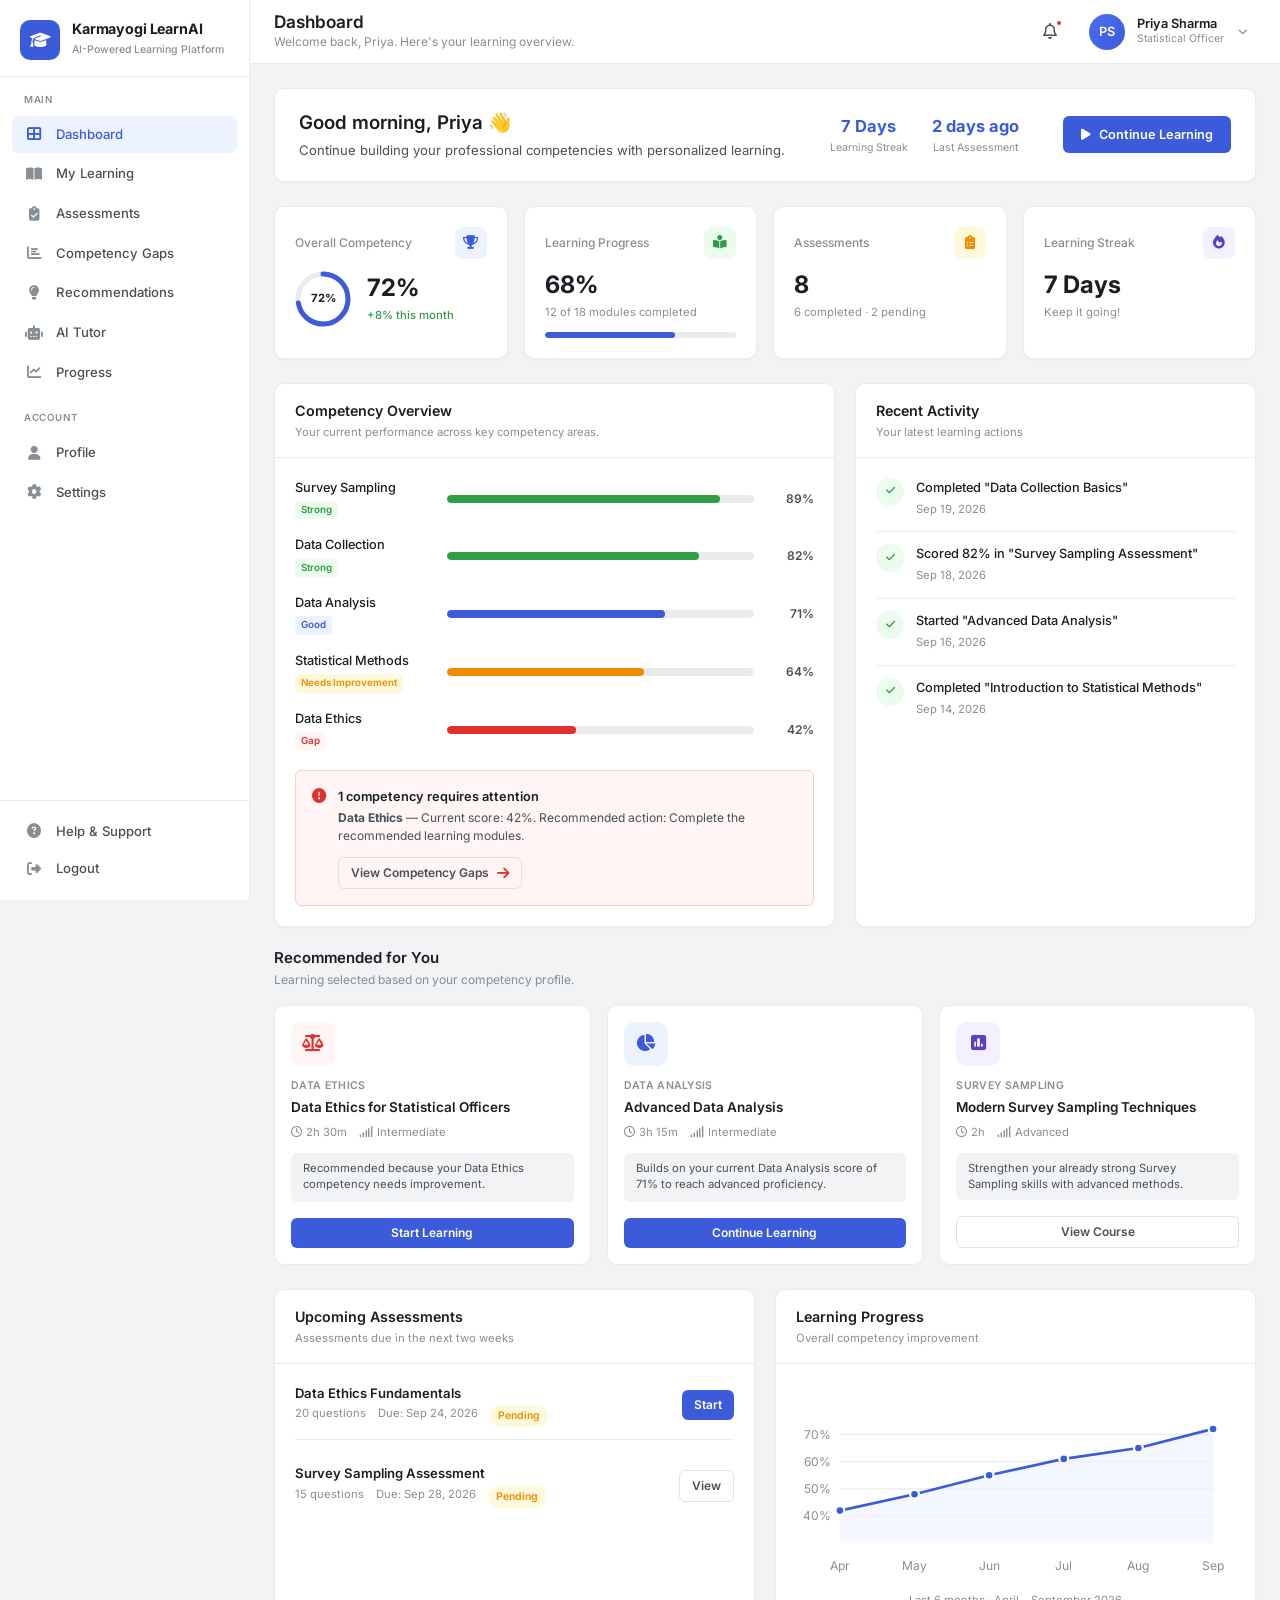
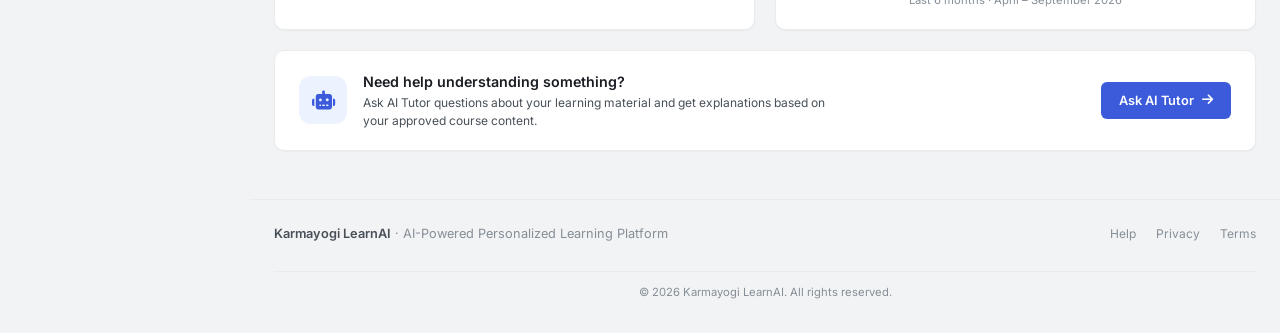
==== frontend/index.html @ 70fb7ed6 "abc" ====
<!DOCTYPE html>
<html lang="en">
<head>
  <meta charset="UTF-8" />
  <meta name="viewport" content="width=device-width, initial-scale=1.0" />
  <title>Dashboard | Karmayogi LearnAI</title>
  <link rel="preconnect" href="https://fonts.googleapis.com" />
  <link rel="preconnect" href="https://fonts.gstatic.com" crossorigin />
  <link href="https://fonts.googleapis.com/css2?family=Inter:wght@400;500;600;700&display=swap" rel="stylesheet" />
  <link rel="stylesheet" href="https://cdnjs.cloudflare.com/ajax/libs/font-awesome/6.5.1/css/all.min.css" />
  <style>
    /* ========== CSS VARIABLES & RESET ========== */
    :root {
      --primary: #3b5bdb;
      --primary-hover: #364fc7;
      --primary-light: #edf2ff;
      --primary-soft: #dbe4ff;
      --success: #2f9e44;
      --success-bg: #ebfbee;
      --warning: #f08c00;
      --warning-bg: #fff9db;
      --danger: #e03131;
      --danger-bg: #fff5f5;
      --text-primary: #1a1d23;
      --text-secondary: #495057;
      --text-muted: #868e96;
      --border: #e9ecef;
      --border-strong: #dee2e6;
      --bg-body: #f1f3f5;
      --bg-card: #ffffff;
      --bg-sidebar: #ffffff;
      --shadow-sm: 0 1px 2px rgba(0, 0, 0, 0.04);
      --shadow: 0 1px 3px rgba(0, 0, 0, 0.06), 0 1px 2px rgba(0, 0, 0, 0.04);
      --shadow-md: 0 4px 12px rgba(0, 0, 0, 0.06);
      --radius: 10px;
      --radius-sm: 6px;
      --sidebar-width: 250px;
      --header-height: 64px;
      --space-1: 4px;
      --space-2: 8px;
      --space-3: 12px;
      --space-4: 16px;
      --space-5: 20px;
      --space-6: 24px;
      --space-8: 32px;
      --space-10: 40px;
      --font: 'Inter', -apple-system, BlinkMacSystemFont, 'Segoe UI', Roboto, sans-serif;
    }

    *, *::before, *::after {
      box-sizing: border-box;
      margin: 0;
      padding: 0;
    }

    html {
      font-size: 15px;
      -webkit-font-smoothing: antialiased;
      -moz-osx-font-smoothing: grayscale;
    }

    body {
      font-family: var(--font);
      background: var(--bg-body);
      color: var(--text-primary);
      line-height: 1.5;
      min-height: 100vh;
    }

    a {
      text-decoration: none;
      color: inherit;
    }

    button {
      font-family: inherit;
      cursor: pointer;
      border: none;
      background: none;
    }

    ul {
      list-style: none;
    }

    img {
      max-width: 100%;
      display: block;
    }

    /* ========== SIDEBAR ========== */
    .sidebar {
      position: fixed;
      top: 0;
      left: 0;
      width: var(--sidebar-width);
      height: 100vh;
      background: var(--bg-sidebar);
      border-right: 1px solid var(--border);
      display: flex;
      flex-direction: column;
      z-index: 1000;
      transition: transform 0.25s ease;
    }

    .sidebar-header {
      padding: var(--space-5) var(--space-5) var(--space-4);
      border-bottom: 1px solid var(--border);
    }

    .logo-wrap {
      display: flex;
      align-items: center;
      gap: var(--space-3);
    }

    .logo-icon {
      width: 40px;
      height: 40px;
      background: var(--primary);
      border-radius: 10px;
      display: flex;
      align-items: center;
      justify-content: center;
      color: #fff;
      font-size: 1.1rem;
      flex-shrink: 0;
    }

    .logo-text h1 {
      font-size: 0.95rem;
      font-weight: 700;
      color: var(--text-primary);
      letter-spacing: -0.01em;
      line-height: 1.2;
    }

    .logo-text span {
      font-size: 0.7rem;
      color: var(--text-muted);
      font-weight: 500;
    }

    .sidebar-nav {
      flex: 1;
      overflow-y: auto;
      padding: var(--space-4) var(--space-3);
    }

    .nav-section {
      margin-bottom: var(--space-5);
    }

    .nav-label {
      font-size: 0.65rem;
      font-weight: 600;
      text-transform: uppercase;
      letter-spacing: 0.06em;
      color: var(--text-muted);
      padding: 0 var(--space-3);
      margin-bottom: var(--space-2);
    }

    .nav-item {
      display: flex;
      align-items: center;
      gap: var(--space-3);
      padding: 9px var(--space-3);
      border-radius: var(--radius-sm);
      color: var(--text-secondary);
      font-size: 0.875rem;
      font-weight: 500;
      transition: background 0.15s, color 0.15s;
      margin-bottom: 2px;
    }

    .nav-item i {
      width: 20px;
      text-align: center;
      font-size: 0.95rem;
      color: var(--text-muted);
    }

    .nav-item:hover {
      background: var(--bg-body);
      color: var(--text-primary);
    }

    .nav-item:hover i {
      color: var(--text-secondary);
    }

    .nav-item.active {
      background: var(--primary-light);
      color: var(--primary);
    }

    .nav-item.active i {
      color: var(--primary);
    }

    .sidebar-footer {
      padding: var(--space-3);
      border-top: 1px solid var(--border);
    }

    .sidebar-footer .nav-item {
      margin-bottom: 0;
    }

    /* ========== MAIN LAYOUT ========== */
    .main-wrapper {
      margin-left: var(--sidebar-width);
      min-height: 100vh;
      display: flex;
      flex-direction: column;
    }

    /* ========== HEADER ========== */
    .header {
      height: var(--header-height);
      background: var(--bg-card);
      border-bottom: 1px solid var(--border);
      display: flex;
      align-items: center;
      justify-content: space-between;
      padding: 0 var(--space-6);
      position: sticky;
      top: 0;
      z-index: 100;
    }

    .header-left {
      display: flex;
      align-items: center;
      gap: var(--space-4);
    }

    .menu-toggle {
      display: none;
      width: 36px;
      height: 36px;
      align-items: center;
      justify-content: center;
      border-radius: var(--radius-sm);
      color: var(--text-secondary);
      font-size: 1.1rem;
    }

    .menu-toggle:hover {
      background: var(--bg-body);
    }

    .page-title h2 {
      font-size: 1.15rem;
      font-weight: 600;
      color: var(--text-primary);
      line-height: 1.2;
    }

    .page-title p {
      font-size: 0.8rem;
      color: var(--text-muted);
      margin-top: 1px;
    }

    .header-right {
      display: flex;
      align-items: center;
      gap: var(--space-4);
    }

    .notification-btn {
      position: relative;
      width: 38px;
      height: 38px;
      display: flex;
      align-items: center;
      justify-content: center;
      border-radius: 50%;
      color: var(--text-secondary);
      font-size: 1.05rem;
      transition: background 0.15s;
    }

    .notification-btn:hover {
      background: var(--bg-body);
    }

    .notification-badge {
      position: absolute;
      top: 6px;
      right: 6px;
      width: 8px;
      height: 8px;
      background: var(--danger);
      border-radius: 50%;
      border: 2px solid #fff;
    }

    .user-menu {
      display: flex;
      align-items: center;
      gap: var(--space-3);
      padding: 4px 8px 4px 4px;
      border-radius: 24px;
      cursor: pointer;
      transition: background 0.15s;
    }

    .user-menu:hover {
      background: var(--bg-body);
    }

    .user-avatar {
      width: 36px;
      height: 36px;
      border-radius: 50%;
      background: linear-gradient(135deg, #4c6ef5, #3b5bdb);
      color: #fff;
      display: flex;
      align-items: center;
      justify-content: center;
      font-weight: 600;
      font-size: 0.85rem;
      flex-shrink: 0;
    }

    .user-info {
      text-align: left;
    }

    .user-info .name {
      font-size: 0.85rem;
      font-weight: 600;
      color: var(--text-primary);
      line-height: 1.2;
    }

    .user-info .role {
      font-size: 0.7rem;
      color: var(--text-muted);
    }

    .user-menu .fa-chevron-down {
      font-size: 0.65rem;
      color: var(--text-muted);
      margin-left: 2px;
    }

    /* ========== CONTENT ========== */
    .content {
      flex: 1;
      padding: var(--space-6);
      max-width: 1280px;
      width: 100%;
      margin: 0 auto;
    }

    /* ========== WELCOME BANNER ========== */
    .welcome-banner {
      background: var(--bg-card);
      border: 1px solid var(--border);
      border-radius: var(--radius);
      padding: var(--space-5) var(--space-6);
      margin-bottom: var(--space-6);
      display: flex;
      align-items: center;
      justify-content: space-between;
      gap: var(--space-6);
      box-shadow: var(--shadow-sm);
    }

    .welcome-text h3 {
      font-size: 1.25rem;
      font-weight: 600;
      color: var(--text-primary);
      margin-bottom: 4px;
    }

    .welcome-text p {
      font-size: 0.875rem;
      color: var(--text-secondary);
    }

    .welcome-stats {
      display: flex;
      gap: var(--space-6);
      flex-shrink: 0;
    }

    .welcome-stat {
      text-align: center;
    }

    .welcome-stat .value {
      font-size: 1.1rem;
      font-weight: 700;
      color: var(--primary);
    }

    .welcome-stat .label {
      font-size: 0.7rem;
      color: var(--text-muted);
      margin-top: 2px;
    }

    .welcome-cta {
      flex-shrink: 0;
    }

    .btn {
      display: inline-flex;
      align-items: center;
      gap: var(--space-2);
      padding: 9px 18px;
      border-radius: var(--radius-sm);
      font-size: 0.85rem;
      font-weight: 600;
      transition: background 0.15s, border-color 0.15s, color 0.15s, box-shadow 0.15s;
    }

    .btn-primary {
      background: var(--primary);
      color: #fff;
    }

    .btn-primary:hover {
      background: var(--primary-hover);
      box-shadow: 0 2px 8px rgba(59, 91, 219, 0.3);
    }

    .btn-outline {
      background: transparent;
      border: 1px solid var(--border-strong);
      color: var(--text-secondary);
    }

    .btn-outline:hover {
      border-color: var(--primary);
      color: var(--primary);
      background: var(--primary-light);
    }

    .btn-sm {
      padding: 6px 12px;
      font-size: 0.8rem;
    }

    /* ========== KPI CARDS ========== */
    .kpi-grid {
      display: grid;
      grid-template-columns: repeat(4, 1fr);
      gap: var(--space-4);
      margin-bottom: var(--space-6);
    }

    .kpi-card {
      background: var(--bg-card);
      border: 1px solid var(--border);
      border-radius: var(--radius);
      padding: var(--space-5);
      box-shadow: var(--shadow-sm);
      transition: box-shadow 0.15s, border-color 0.15s;
    }

    .kpi-card:hover {
      box-shadow: var(--shadow);
      border-color: var(--border-strong);
    }

    .kpi-header {
      display: flex;
      align-items: center;
      justify-content: space-between;
      margin-bottom: var(--space-3);
    }

    .kpi-title {
      font-size: 0.8rem;
      font-weight: 500;
      color: var(--text-muted);
    }

    .kpi-icon {
      width: 32px;
      height: 32px;
      border-radius: 8px;
      display: flex;
      align-items: center;
      justify-content: center;
      font-size: 0.9rem;
    }

    .kpi-icon.blue {
      background: var(--primary-light);
      color: var(--primary);
    }

    .kpi-icon.green {
      background: var(--success-bg);
      color: var(--success);
    }

    .kpi-icon.orange {
      background: var(--warning-bg);
      color: var(--warning);
    }

    .kpi-icon.indigo {
      background: #f3f0ff;
      color: #5f3dc4;
    }

    .kpi-value {
      font-size: 1.6rem;
      font-weight: 700;
      color: var(--text-primary);
      line-height: 1.2;
      margin-bottom: 4px;
    }

    .kpi-sub {
      font-size: 0.75rem;
      color: var(--text-muted);
    }

    .kpi-sub.positive {
      color: var(--success);
      font-weight: 500;
    }

    /* Circular progress for KPI 1 */
    .circular-progress {
      position: relative;
      width: 56px;
      height: 56px;
      flex-shrink: 0;
    }

    .circular-progress svg {
      transform: rotate(-90deg);
    }

    .circular-progress .bg {
      fill: none;
      stroke: var(--border);
      stroke-width: 5;
    }

    .circular-progress .fg {
      fill: none;
      stroke: var(--primary);
      stroke-width: 5;
      stroke-linecap: round;
      stroke-dasharray: 157;
      stroke-dashoffset: 44; /* 157 * (1 - 0.72) */
    }

    .circular-progress .pct {
      position: absolute;
      inset: 0;
      display: flex;
      align-items: center;
      justify-content: center;
      font-size: 0.75rem;
      font-weight: 700;
      color: var(--text-primary);
    }

    /* Progress bar for KPI 2 */
    .progress-bar-wrap {
      height: 6px;
      background: var(--border);
      border-radius: 3px;
      overflow: hidden;
      margin-top: var(--space-3);
    }

    .progress-bar-fill {
      height: 100%;
      background: var(--primary);
      border-radius: 3px;
      width: 68%;
    }

    /* ========== GRID LAYOUTS ========== */
    .grid-2 {
      display: grid;
      grid-template-columns: 1.4fr 1fr;
      gap: var(--space-5);
      margin-bottom: var(--space-5);
    }

    .grid-2-equal {
      display: grid;
      grid-template-columns: 1fr 1fr;
      gap: var(--space-5);
      margin-bottom: var(--space-5);
    }

    .grid-3 {
      display: grid;
      grid-template-columns: repeat(3, 1fr);
      gap: var(--space-4);
    }

    /* ========== CARD BASE ========== */
    .card {
      background: var(--bg-card);
      border: 1px solid var(--border);
      border-radius: var(--radius);
      box-shadow: var(--shadow-sm);
      overflow: hidden;
    }

    .card-header {
      padding: var(--space-4) var(--space-5);
      border-bottom: 1px solid var(--border);
      display: flex;
      align-items: flex-start;
      justify-content: space-between;
      gap: var(--space-3);
    }

    .card-header h3 {
      font-size: 0.95rem;
      font-weight: 600;
      color: var(--text-primary);
    }

    .card-header p {
      font-size: 0.75rem;
      color: var(--text-muted);
      margin-top: 2px;
    }

    .card-body {
      padding: var(--space-5);
    }

    /* ========== COMPETENCY OVERVIEW ========== */
    .competency-list {
      display: flex;
      flex-direction: column;
      gap: var(--space-4);
    }

    .competency-item {
      display: grid;
      grid-template-columns: 140px 1fr 48px;
      align-items: center;
      gap: var(--space-3);
    }

    .competency-name {
      font-size: 0.85rem;
      font-weight: 500;
      color: var(--text-primary);
    }

    .competency-bar-wrap {
      height: 8px;
      background: var(--border);
      border-radius: 4px;
      overflow: hidden;
    }

    .competency-bar {
      height: 100%;
      border-radius: 4px;
    }

    .competency-bar.strong {
      background: var(--success);
    }

    .competency-bar.good {
      background: var(--primary);
    }

    .competency-bar.needs {
      background: var(--warning);
    }

    .competency-bar.gap {
      background: var(--danger);
    }

    .competency-pct {
      font-size: 0.8rem;
      font-weight: 600;
      color: var(--text-secondary);
      text-align: right;
    }

    .competency-status {
      display: inline-block;
      font-size: 0.65rem;
      font-weight: 600;
      padding: 2px 6px;
      border-radius: 4px;
      margin-top: 2px;
    }

    .status-strong {
      background: var(--success-bg);
      color: var(--success);
    }

    .status-good {
      background: var(--primary-light);
      color: var(--primary);
    }

    .status-needs {
      background: var(--warning-bg);
      color: var(--warning);
    }

    .status-gap {
      background: var(--danger-bg);
      color: var(--danger);
    }

    .competency-alert {
      margin-top: var(--space-5);
      padding: var(--space-4);
      background: var(--danger-bg);
      border: 1px solid #ffc9c9;
      border-radius: var(--radius-sm);
      display: flex;
      align-items: flex-start;
      gap: var(--space-3);
    }

    .competency-alert i {
      color: var(--danger);
      margin-top: 2px;
      font-size: 0.95rem;
    }

    .competency-alert-content h4 {
      font-size: 0.85rem;
      font-weight: 600;
      color: var(--text-primary);
      margin-bottom: 2px;
    }

    .competency-alert-content p {
      font-size: 0.8rem;
      color: var(--text-secondary);
      margin-bottom: var(--space-3);
    }

    /* ========== RECOMMENDATIONS ========== */
    .course-card {
      background: var(--bg-card);
      border: 1px solid var(--border);
      border-radius: var(--radius);
      padding: var(--space-4);
      display: flex;
      flex-direction: column;
      transition: box-shadow 0.15s, border-color 0.15s;
      height: 100%;
    }

    .course-card:hover {
      box-shadow: var(--shadow);
      border-color: var(--border-strong);
    }

    .course-icon {
      width: 44px;
      height: 44px;
      border-radius: 10px;
      display: flex;
      align-items: center;
      justify-content: center;
      font-size: 1.15rem;
      margin-bottom: var(--space-3);
    }

    .course-icon.ethics {
      background: #fff5f5;
      color: #e03131;
    }

    .course-icon.analysis {
      background: var(--primary-light);
      color: var(--primary);
    }

    .course-icon.sampling {
      background: #f3f0ff;
      color: #5f3dc4;
    }

    .course-category {
      font-size: 0.7rem;
      font-weight: 600;
      color: var(--text-muted);
      text-transform: uppercase;
      letter-spacing: 0.03em;
      margin-bottom: 4px;
    }

    .course-title {
      font-size: 0.9rem;
      font-weight: 600;
      color: var(--text-primary);
      margin-bottom: var(--space-2);
      line-height: 1.35;
    }

    .course-meta {
      display: flex;
      flex-wrap: wrap;
      gap: var(--space-3);
      margin-bottom: var(--space-3);
      font-size: 0.75rem;
      color: var(--text-muted);
    }

    .course-meta span {
      display: flex;
      align-items: center;
      gap: 4px;
    }

    .course-reason {
      font-size: 0.75rem;
      color: var(--text-secondary);
      background: var(--bg-body);
      padding: var(--space-2) var(--space-3);
      border-radius: var(--radius-sm);
      margin-bottom: var(--space-4);
      line-height: 1.4;
      flex: 1;
    }

    .course-card .btn {
      width: 100%;
      justify-content: center;
      margin-top: auto;
    }

    /* ========== ASSESSMENTS TABLE ========== */
    .assessment-list {
      display: flex;
      flex-direction: column;
      gap: var(--space-3);
    }

    .assessment-row {
      display: flex;
      align-items: center;
      justify-content: space-between;
      gap: var(--space-4);
      padding: var(--space-3) 0;
      border-bottom: 1px solid var(--border);
    }

    .assessment-row:last-child {
      border-bottom: none;
      padding-bottom: 0;
    }

    .assessment-row:first-child {
      padding-top: 0;
    }

    .assessment-info h4 {
      font-size: 0.875rem;
      font-weight: 600;
      color: var(--text-primary);
      margin-bottom: 2px;
    }

    .assessment-meta {
      font-size: 0.75rem;
      color: var(--text-muted);
      display: flex;
      gap: var(--space-3);
      flex-wrap: wrap;
    }

    .status-badge {
      display: inline-flex;
      align-items: center;
      gap: 4px;
      font-size: 0.7rem;
      font-weight: 600;
      padding: 3px 8px;
      border-radius: 12px;
    }

    .status-badge.pending {
      background: var(--warning-bg);
      color: var(--warning);
    }

    /* ========== RECENT ACTIVITY ========== */
    .activity-list {
      display: flex;
      flex-direction: column;
      gap: 0;
    }

    .activity-item {
      display: flex;
      gap: var(--space-3);
      padding: var(--space-3) 0;
      border-bottom: 1px solid var(--border);
      position: relative;
    }

    .activity-item:last-child {
      border-bottom: none;
      padding-bottom: 0;
    }

    .activity-item:first-child {
      padding-top: 0;
    }

    .activity-icon {
      width: 28px;
      height: 28px;
      border-radius: 50%;
      background: var(--success-bg);
      color: var(--success);
      display: flex;
      align-items: center;
      justify-content: center;
      font-size: 0.7rem;
      flex-shrink: 0;
    }

    .activity-content {
      flex: 1;
    }

    .activity-content p {
      font-size: 0.85rem;
      color: var(--text-primary);
      font-weight: 500;
    }

    .activity-content time {
      font-size: 0.75rem;
      color: var(--text-muted);
    }

    /* ========== LEARNING CHART ========== */
    .chart-container {
      width: 100%;
      height: 200px;
      position: relative;
    }

    .chart-container svg {
      width: 100%;
      height: 100%;
    }

    .chart-label {
      font-size: 0.75rem;
      color: var(--text-muted);
      text-align: center;
      margin-top: var(--space-2);
    }

    /* ========== AI TUTOR CARD ========== */
    .ai-tutor-card {
      background: var(--bg-card);
      border: 1px solid var(--border);
      border-radius: var(--radius);
      padding: var(--space-5) var(--space-6);
      display: flex;
      align-items: center;
      justify-content: space-between;
      gap: var(--space-5);
      box-shadow: var(--shadow-sm);
      margin-bottom: var(--space-6);
    }

    .ai-tutor-left {
      display: flex;
      align-items: center;
      gap: var(--space-4);
    }

    .ai-tutor-icon {
      width: 48px;
      height: 48px;
      border-radius: 12px;
      background: var(--primary-light);
      color: var(--primary);
      display: flex;
      align-items: center;
      justify-content: center;
      font-size: 1.25rem;
      flex-shrink: 0;
    }

    .ai-tutor-text h3 {
      font-size: 0.95rem;
      font-weight: 600;
      color: var(--text-primary);
      margin-bottom: 2px;
    }

    .ai-tutor-text p {
      font-size: 0.8rem;
      color: var(--text-secondary);
      max-width: 480px;
    }

    /* ========== FOOTER ========== */
    .footer {
      padding: var(--space-6) var(--space-6) var(--space-8);
      border-top: 1px solid var(--border);
      margin-top: auto;
    }

    .footer-inner {
      max-width: 1280px;
      margin: 0 auto;
      display: flex;
      align-items: center;
      justify-content: space-between;
      flex-wrap: wrap;
      gap: var(--space-4);
    }

    .footer-brand {
      font-size: 0.85rem;
      color: var(--text-muted);
    }

    .footer-brand strong {
      color: var(--text-secondary);
      font-weight: 600;
    }

    .footer-links {
      display: flex;
      gap: var(--space-5);
    }

    .footer-links a {
      font-size: 0.8rem;
      color: var(--text-muted);
      transition: color 0.15s;
    }

    .footer-links a:hover {
      color: var(--primary);
    }

    .footer-copy {
      font-size: 0.75rem;
      color: var(--text-muted);
      width: 100%;
      text-align: center;
      margin-top: var(--space-3);
      padding-top: var(--space-3);
      border-top: 1px solid var(--border);
    }

    /* ========== OVERLAY (mobile) ========== */
    .sidebar-overlay {
      display: none;
      position: fixed;
      inset: 0;
      background: rgba(0, 0, 0, 0.35);
      z-index: 999;
    }

    .sidebar-overlay.active {
      display: block;
    }

    /* ========== RESPONSIVE ========== */
    @media (max-width: 1100px) {
      .kpi-grid {
        grid-template-columns: repeat(2, 1fr);
      }

      .grid-2 {
        grid-template-columns: 1fr;
      }

      .grid-3 {
        grid-template-columns: 1fr;
      }
    }

    @media (max-width: 900px) {
      .sidebar {
        transform: translateX(-100%);
      }

      .sidebar.open {
        transform: translateX(0);
      }

      .main-wrapper {
        margin-left: 0;
      }

      .menu-toggle {
        display: flex;
      }

      .welcome-banner {
        flex-direction: column;
        align-items: flex-start;
      }

      .welcome-stats {
        width: 100%;
        justify-content: flex-start;
      }

      .ai-tutor-card {
        flex-direction: column;
        align-items: flex-start;
      }

      .user-info {
        display: none;
      }
    }

    @media (max-width: 600px) {
      .content {
        padding: var(--space-4);
      }

      .kpi-grid {
        grid-template-columns: 1fr;
      }

      .grid-2-equal {
        grid-template-columns: 1fr;
      }

      .competency-item {
        grid-template-columns: 1fr;
        gap: var(--space-2);
      }

      .competency-pct {
        text-align: left;
      }

      .header {
        padding: 0 var(--space-4);
      }

      .page-title p {
        display: none;
      }

      .assessment-row {
        flex-direction: column;
        align-items: flex-start;
        gap: var(--space-2);
      }

      .footer-inner {
        flex-direction: column;
        text-align: center;
      }

      .footer-links {
        justify-content: center;
      }
    }
  </style>
</head>
<body>
  <!-- ========== SIDEBAR ========== -->
  <aside class="sidebar" id="sidebar" aria-label="Main navigation">
    <div class="sidebar-header">
      <div class="logo-wrap">
        <div class="logo-icon" aria-hidden="true">
          <i class="fas fa-graduation-cap"></i>
        </div>
        <div class="logo-text">
          <h1>Karmayogi LearnAI</h1>
          <span>AI-Powered Learning Platform</span>
        </div>
      </div>
    </div>

    <nav class="sidebar-nav">
      <div class="nav-section">
        <div class="nav-label">Main</div>
        <a href="#" class="nav-item active" aria-current="page">
          <i class="fas fa-th-large"></i>
          <span>Dashboard</span>
        </a>
        <a href="#" class="nav-item">
          <i class="fas fa-book-open"></i>
          <span>My Learning</span>
        </a>
        <a href="#" class="nav-item">
          <i class="fas fa-clipboard-check"></i>
          <span>Assessments</span>
        </a>
        <a href="#" class="nav-item">
          <i class="fas fa-chart-bar"></i>
          <span>Competency Gaps</span>
        </a>
        <a href="#" class="nav-item">
          <i class="fas fa-lightbulb"></i>
          <span>Recommendations</span>
        </a>
        <a href="#" class="nav-item">
          <i class="fas fa-robot"></i>
          <span>AI Tutor</span>
        </a>
        <a href="#" class="nav-item">
          <i class="fas fa-chart-line"></i>
          <span>Progress</span>
        </a>
      </div>

      <div class="nav-section">
        <div class="nav-label">Account</div>
        <a href="#" class="nav-item">
          <i class="fas fa-user"></i>
          <span>Profile</span>
        </a>
        <a href="#" class="nav-item">
          <i class="fas fa-cog"></i>
          <span>Settings</span>
        </a>
      </div>
    </nav>

    <div class="sidebar-footer">
      <a href="#" class="nav-item">
        <i class="fas fa-question-circle"></i>
        <span>Help &amp; Support</span>
      </a>
      <a href="#" class="nav-item">
        <i class="fas fa-sign-out-alt"></i>
        <span>Logout</span>
      </a>
    </div>
  </aside>

  <div class="sidebar-overlay" id="sidebarOverlay" aria-hidden="true"></div>

  <!-- ========== MAIN CONTENT ========== -->
  <div class="main-wrapper">
    <!-- Header -->
    <header class="header">
      <div class="header-left">
        <button class="menu-toggle" id="menuToggle" aria-label="Toggle navigation menu">
          <i class="fas fa-bars"></i>
        </button>
        <div class="page-title">
          <h2>Dashboard</h2>
          <p>Welcome back, Priya. Here's your learning overview.</p>
        </div>
      </div>
      <div class="header-right">
        <button class="notification-btn" aria-label="Notifications">
          <i class="far fa-bell"></i>
          <span class="notification-badge" aria-hidden="true"></span>
        </button>
        <div class="user-menu" role="button" tabindex="0" aria-label="User menu">
          <div class="user-avatar" aria-hidden="true">PS</div>
          <div class="user-info">
            <div class="name">Priya Sharma</div>
            <div class="role">Statistical Officer</div>
          </div>
          <i class="fas fa-chevron-down" aria-hidden="true"></i>
        </div>
      </div>
    </header>

    <!-- Content Area -->
    <main class="content">
      <!-- Welcome Banner -->
      <section class="welcome-banner" aria-label="Welcome">
        <div class="welcome-text">
          <h3>Good morning, Priya 👋</h3>
          <p>Continue building your professional competencies with personalized learning.</p>
        </div>
        <div class="welcome-stats">
          <div class="welcome-stat">
            <div class="value">7 Days</div>
            <div class="label">Learning Streak</div>
          </div>
          <div class="welcome-stat">
            <div class="value">2 days ago</div>
            <div class="label">Last Assessment</div>
          </div>
        </div>
        <div class="welcome-cta">
          <a href="#" class="btn btn-primary">
            <i class="fas fa-play"></i>
            Continue Learning
          </a>
        </div>
      </section>

      <!-- KPI Cards -->
      <section class="kpi-grid" aria-label="Key performance indicators">
        <!-- Card 1: Overall Competency -->
        <article class="kpi-card">
          <div class="kpi-header">
            <span class="kpi-title">Overall Competency</span>
            <div class="kpi-icon blue" aria-hidden="true">
              <i class="fas fa-trophy"></i>
            </div>
          </div>
          <div style="display: flex; align-items: center; gap: 16px;">
            <div class="circular-progress" aria-label="72 percent competency">
              <svg width="56" height="56" viewBox="0 0 56 56">
                <circle class="bg" cx="28" cy="28" r="25"></circle>
                <circle class="fg" cx="28" cy="28" r="25"></circle>
              </svg>
              <span class="pct">72%</span>
            </div>
            <div>
              <div class="kpi-value">72%</div>
              <div class="kpi-sub positive">+8% this month</div>
            </div>
          </div>
        </article>

        <!-- Card 2: Learning Progress -->
        <article class="kpi-card">
          <div class="kpi-header">
            <span class="kpi-title">Learning Progress</span>
            <div class="kpi-icon green" aria-hidden="true">
              <i class="fas fa-book-reader"></i>
            </div>
          </div>
          <div class="kpi-value">68%</div>
          <div class="kpi-sub">12 of 18 modules completed</div>
          <div class="progress-bar-wrap" role="progressbar" aria-valuenow="68" aria-valuemin="0" aria-valuemax="100">
            <div class="progress-bar-fill"></div>
          </div>
        </article>

        <!-- Card 3: Assessments -->
        <article class="kpi-card">
          <div class="kpi-header">
            <span class="kpi-title">Assessments</span>
            <div class="kpi-icon orange" aria-hidden="true">
              <i class="fas fa-clipboard-list"></i>
            </div>
          </div>
          <div class="kpi-value">8</div>
          <div class="kpi-sub">6 completed · 2 pending</div>
        </article>

        <!-- Card 4: Learning Streak -->
        <article class="kpi-card">
          <div class="kpi-header">
            <span class="kpi-title">Learning Streak</span>
            <div class="kpi-icon indigo" aria-hidden="true">
              <i class="fas fa-fire"></i>
            </div>
          </div>
          <div class="kpi-value">7 Days</div>
          <div class="kpi-sub">Keep it going!</div>
        </article>
      </section>

      <!-- Competency Overview + Recent Activity -->
      <div class="grid-2">
        <!-- Competency Overview -->
        <section class="card" aria-labelledby="competency-title">
          <div class="card-header">
            <div>
              <h3 id="competency-title">Competency Overview</h3>
              <p>Your current performance across key competency areas.</p>
            </div>
          </div>
          <div class="card-body">
            <div class="competency-list">
              <div class="competency-item">
                <div>
                  <div class="competency-name">Survey Sampling</div>
                  <span class="competency-status status-strong">Strong</span>
                </div>
                <div class="competency-bar-wrap">
                  <div class="competency-bar strong" style="width: 89%;" role="progressbar" aria-valuenow="89" aria-valuemin="0" aria-valuemax="100"></div>
                </div>
                <div class="competency-pct">89%</div>
              </div>

              <div class="competency-item">
                <div>
                  <div class="competency-name">Data Collection</div>
                  <span class="competency-status status-strong">Strong</span>
                </div>
                <div class="competency-bar-wrap">
                  <div class="competency-bar strong" style="width: 82%;" role="progressbar" aria-valuenow="82" aria-valuemin="0" aria-valuemax="100"></div>
                </div>
                <div class="competency-pct">82%</div>
              </div>

              <div class="competency-item">
                <div>
                  <div class="competency-name">Data Analysis</div>
                  <span class="competency-status status-good">Good</span>
                </div>
                <div class="competency-bar-wrap">
                  <div class="competency-bar good" style="width: 71%;" role="progressbar" aria-valuenow="71" aria-valuemin="0" aria-valuemax="100"></div>
                </div>
                <div class="competency-pct">71%</div>
              </div>

              <div class="competency-item">
                <div>
                  <div class="competency-name">Statistical Methods</div>
                  <span class="competency-status status-needs">Needs Improvement</span>
                </div>
                <div class="competency-bar-wrap">
                  <div class="competency-bar needs" style="width: 64%;" role="progressbar" aria-valuenow="64" aria-valuemin="0" aria-valuemax="100"></div>
                </div>
                <div class="competency-pct">64%</div>
              </div>

              <div class="competency-item">
                <div>
                  <div class="competency-name">Data Ethics</div>
                  <span class="competency-status status-gap">Gap</span>
                </div>
                <div class="competency-bar-wrap">
                  <div class="competency-bar gap" style="width: 42%;" role="progressbar" aria-valuenow="42" aria-valuemin="0" aria-valuemax="100"></div>
                </div>
                <div class="competency-pct">42%</div>
              </div>
            </div>

            <div class="competency-alert">
              <i class="fas fa-exclamation-circle" aria-hidden="true"></i>
              <div class="competency-alert-content">
                <h4>1 competency requires attention</h4>
                <p><strong>Data Ethics</strong> — Current score: 42%. Recommended action: Complete the recommended learning modules.</p>
                <a href="#" class="btn btn-outline btn-sm">
                  View Competency Gaps
                  <i class="fas fa-arrow-right"></i>
                </a>
              </div>
            </div>
          </div>
        </section>

        <!-- Recent Activity -->
        <section class="card" aria-labelledby="activity-title">
          <div class="card-header">
            <div>
              <h3 id="activity-title">Recent Activity</h3>
              <p>Your latest learning actions</p>
            </div>
          </div>
          <div class="card-body">
            <div class="activity-list">
              <div class="activity-item">
                <div class="activity-icon" aria-hidden="true">
                  <i class="fas fa-check"></i>
                </div>
                <div class="activity-content">
                  <p>Completed "Data Collection Basics"</p>
                  <time datetime="2026-09-19">Sep 19, 2026</time>
                </div>
              </div>
              <div class="activity-item">
                <div class="activity-icon" aria-hidden="true">
                  <i class="fas fa-check"></i>
                </div>
                <div class="activity-content">
                  <p>Scored 82% in "Survey Sampling Assessment"</p>
                  <time datetime="2026-09-18">Sep 18, 2026</time>
                </div>
              </div>
              <div class="activity-item">
                <div class="activity-icon" aria-hidden="true">
                  <i class="fas fa-check"></i>
                </div>
                <div class="activity-content">
                  <p>Started "Advanced Data Analysis"</p>
                  <time datetime="2026-09-16">Sep 16, 2026</time>
                </div>
              </div>
              <div class="activity-item">
                <div class="activity-icon" aria-hidden="true">
                  <i class="fas fa-check"></i>
                </div>
                <div class="activity-content">
                  <p>Completed "Introduction to Statistical Methods"</p>
                  <time datetime="2026-09-14">Sep 14, 2026</time>
                </div>
              </div>
            </div>
          </div>
        </section>
      </div>

      <!-- Recommended for You -->
      <section aria-labelledby="recommendations-title" style="margin-bottom: 24px;">
        <div style="margin-bottom: 16px;">
          <h3 id="recommendations-title" style="font-size: 1rem; font-weight: 600; color: var(--text-primary);">Recommended for You</h3>
          <p style="font-size: 0.8rem; color: var(--text-muted); margin-top: 2px;">Learning selected based on your competency profile.</p>
        </div>
        <div class="grid-3">
          <!-- Course 1 -->
          <article class="course-card">
            <div class="course-icon ethics" aria-hidden="true">
              <i class="fas fa-balance-scale"></i>
            </div>
            <div class="course-category">Data Ethics</div>
            <h4 class="course-title">Data Ethics for Statistical Officers</h4>
            <div class="course-meta">
              <span><i class="far fa-clock"></i> 2h 30m</span>
              <span><i class="fas fa-signal"></i> Intermediate</span>
            </div>
            <div class="course-reason">
              Recommended because your Data Ethics competency needs improvement.
            </div>
            <a href="#" class="btn btn-primary btn-sm">Start Learning</a>
          </article>

          <!-- Course 2 -->
          <article class="course-card">
            <div class="course-icon analysis" aria-hidden="true">
              <i class="fas fa-chart-pie"></i>
            </div>
            <div class="course-category">Data Analysis</div>
            <h4 class="course-title">Advanced Data Analysis</h4>
            <div class="course-meta">
              <span><i class="far fa-clock"></i> 3h 15m</span>
              <span><i class="fas fa-signal"></i> Intermediate</span>
            </div>
            <div class="course-reason">
              Builds on your current Data Analysis score of 71% to reach advanced proficiency.
            </div>
            <a href="#" class="btn btn-primary btn-sm">Continue Learning</a>
          </article>

          <!-- Course 3 -->
          <article class="course-card">
            <div class="course-icon sampling" aria-hidden="true">
              <i class="fas fa-poll"></i>
            </div>
            <div class="course-category">Survey Sampling</div>
            <h4 class="course-title">Modern Survey Sampling Techniques</h4>
            <div class="course-meta">
              <span><i class="far fa-clock"></i> 2h</span>
              <span><i class="fas fa-signal"></i> Advanced</span>
            </div>
            <div class="course-reason">
              Strengthen your already strong Survey Sampling skills with advanced methods.
            </div>
            <a href="#" class="btn btn-outline btn-sm">View Course</a>
          </article>
        </div>
      </section>

      <!-- Upcoming Assessments + Learning Progress Chart -->
      <div class="grid-2-equal">
        <!-- Upcoming Assessments -->
        <section class="card" aria-labelledby="assessments-title">
          <div class="card-header">
            <div>
              <h3 id="assessments-title">Upcoming Assessments</h3>
              <p>Assessments due in the next two weeks</p>
            </div>
          </div>
          <div class="card-body">
            <div class="assessment-list">
              <div class="assessment-row">
                <div class="assessment-info">
                  <h4>Data Ethics Fundamentals</h4>
                  <div class="assessment-meta">
                    <span>20 questions</span>
                    <span>Due: Sep 24, 2026</span>
                    <span class="status-badge pending">Pending</span>
                  </div>
                </div>
                <a href="#" class="btn btn-primary btn-sm">Start</a>
              </div>
              <div class="assessment-row">
                <div class="assessment-info">
                  <h4>Survey Sampling Assessment</h4>
                  <div class="assessment-meta">
                    <span>15 questions</span>
                    <span>Due: Sep 28, 2026</span>
                    <span class="status-badge pending">Pending</span>
                  </div>
                </div>
                <a href="#" class="btn btn-outline btn-sm">View</a>
              </div>
            </div>
          </div>
        </section>

        <!-- Learning Progress Chart -->
        <section class="card" aria-labelledby="progress-title">
          <div class="card-header">
            <div>
              <h3 id="progress-title">Learning Progress</h3>
              <p>Overall competency improvement</p>
            </div>
          </div>
          <div class="card-body">
            <div class="chart-container" id="progressChart" role="img" aria-label="Line chart showing competency progress from 42% in April to 72% in September">
              <!-- SVG chart rendered by JS -->
            </div>
            <p class="chart-label">Last 6 months · April – September 2026</p>
          </div>
        </section>
      </div>

      <!-- AI Tutor Quick Access -->
      <section class="ai-tutor-card" aria-label="AI Tutor">
        <div class="ai-tutor-left">
          <div class="ai-tutor-icon" aria-hidden="true">
            <i class="fas fa-robot"></i>
          </div>
          <div class="ai-tutor-text">
            <h3>Need help understanding something?</h3>
            <p>Ask AI Tutor questions about your learning material and get explanations based on your approved course content.</p>
          </div>
        </div>
        <a href="#" class="btn btn-primary">
          Ask AI Tutor
          <i class="fas fa-arrow-right"></i>
        </a>
      </section>
    </main>

    <!-- Footer -->
    <footer class="footer">
      <div class="footer-inner">
        <div class="footer-brand">
          <strong>Karmayogi LearnAI</strong> · AI-Powered Personalized Learning Platform
        </div>
        <div class="footer-links">
          <a href="#">Help</a>
          <a href="#">Privacy</a>
          <a href="#">Terms</a>
        </div>
        <div class="footer-copy">
          © 2026 Karmayogi LearnAI. All rights reserved.
        </div>
      </div>
    </footer>
  </div>

  <script>
    /* ========== SIDEBAR TOGGLE (Mobile) ========== */
    (function () {
      const sidebar = document.getElementById('sidebar');
      const overlay = document.getElementById('sidebarOverlay');
      const toggle = document.getElementById('menuToggle');

      function openSidebar() {
        sidebar.classList.add('open');
        overlay.classList.add('active');
        overlay.setAttribute('aria-hidden', 'false');
      }

      function closeSidebar() {
        sidebar.classList.remove('open');
        overlay.classList.remove('active');
        overlay.setAttribute('aria-hidden', 'true');
      }

      toggle.addEventListener('click', function () {
        if (sidebar.classList.contains('open')) {
          closeSidebar();
        } else {
          openSidebar();
        }
      });

      overlay.addEventListener('click', closeSidebar);

      // Close on escape
      document.addEventListener('keydown', function (e) {
        if (e.key === 'Escape' && sidebar.classList.contains('open')) {
          closeSidebar();
        }
      });
    })();

    /* ========== LEARNING PROGRESS CHART (SVG) ========== */
    (function () {
      const data = [
        { month: 'Apr', value: 42 },
        { month: 'May', value: 48 },
        { month: 'Jun', value: 55 },
        { month: 'Jul', value: 61 },
        { month: 'Aug', value: 65 },
        { month: 'Sep', value: 72 }
      ];

      const container = document.getElementById('progressChart');
      if (!container) return;

      const width = 400;
      const height = 180;
      const padding = { top: 20, right: 20, bottom: 36, left: 40 };
      const chartW = width - padding.left - padding.right;
      const chartH = height - padding.top - padding.bottom;

      const minVal = 30;
      const maxVal = 80;
      const range = maxVal - minVal;

      function xScale(i) {
        return padding.left + (i / (data.length - 1)) * chartW;
      }

      function yScale(v) {
        return padding.top + chartH - ((v - minVal) / range) * chartH;
      }

      // Build path
      let pathD = '';
      data.forEach(function (d, i) {
        const x = xScale(i);
        const y = yScale(d.value);
        pathD += (i === 0 ? 'M' : 'L') + x + ',' + y;
      });

      // Area path (for subtle fill)
      let areaD = pathD + ' L' + xScale(data.length - 1) + ',' + (padding.top + chartH) +
        ' L' + xScale(0) + ',' + (padding.top + chartH) + ' Z';

      // Grid lines
      const gridYs = [40, 50, 60, 70];
      let gridLines = '';
      gridYs.forEach(function (v) {
        const y = yScale(v);
        gridLines += '<line x1="' + padding.left + '" y1="' + y + '" x2="' + (width - padding.right) +
          '" y2="' + y + '" stroke="#e9ecef" stroke-width="1" />';
        gridLines += '<text x="' + (padding.left - 8) + '" y="' + (y + 4) +
          '" text-anchor="end" font-size="11" fill="#868e96" font-family="Inter, sans-serif">' + v + '%</text>';
      });

      // Points and labels
      let points = '';
      let labels = '';
      data.forEach(function (d, i) {
        const x = xScale(i);
        const y = yScale(d.value);
        points += '<circle cx="' + x + '" cy="' + y + '" r="4" fill="#3b5bdb" stroke="#fff" stroke-width="2" />';
        labels += '<text x="' + x + '" y="' + (height - 12) +
          '" text-anchor="middle" font-size="11" fill="#868e96" font-family="Inter, sans-serif">' + d.month + '</text>';
      });

      const svg = '<svg viewBox="0 0 ' + width + ' ' + height + '" preserveAspectRatio="xMidYMid meet" xmlns="http://www.w3.org/2000/svg">' +
        gridLines +
        '<path d="' + areaD + '" fill="#edf2ff" opacity="0.6" />' +
        '<path d="' + pathD + '" fill="none" stroke="#3b5bdb" stroke-width="2.5" stroke-linecap="round" stroke-linejoin="round" />' +
        points +
        labels +
        '</svg>';

      container.innerHTML = svg;
    })();
  </script>
</body>
</html>
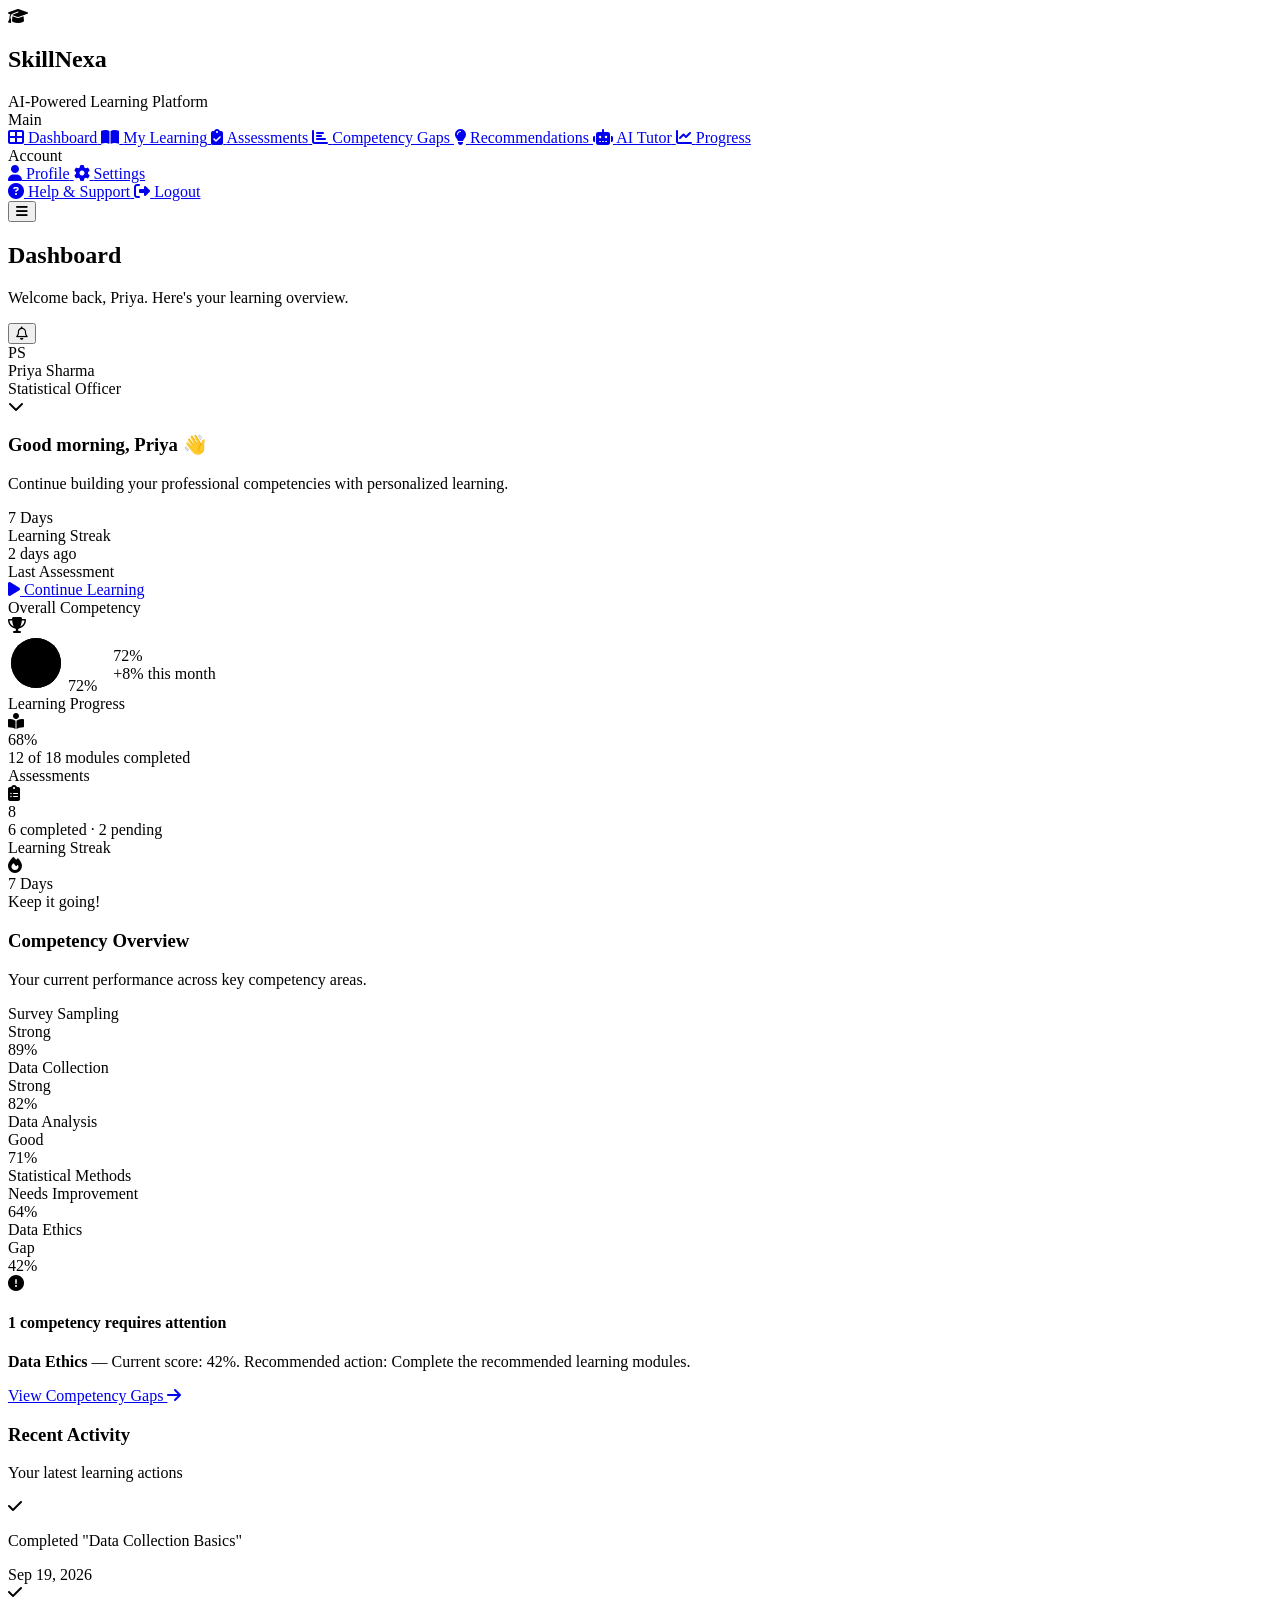
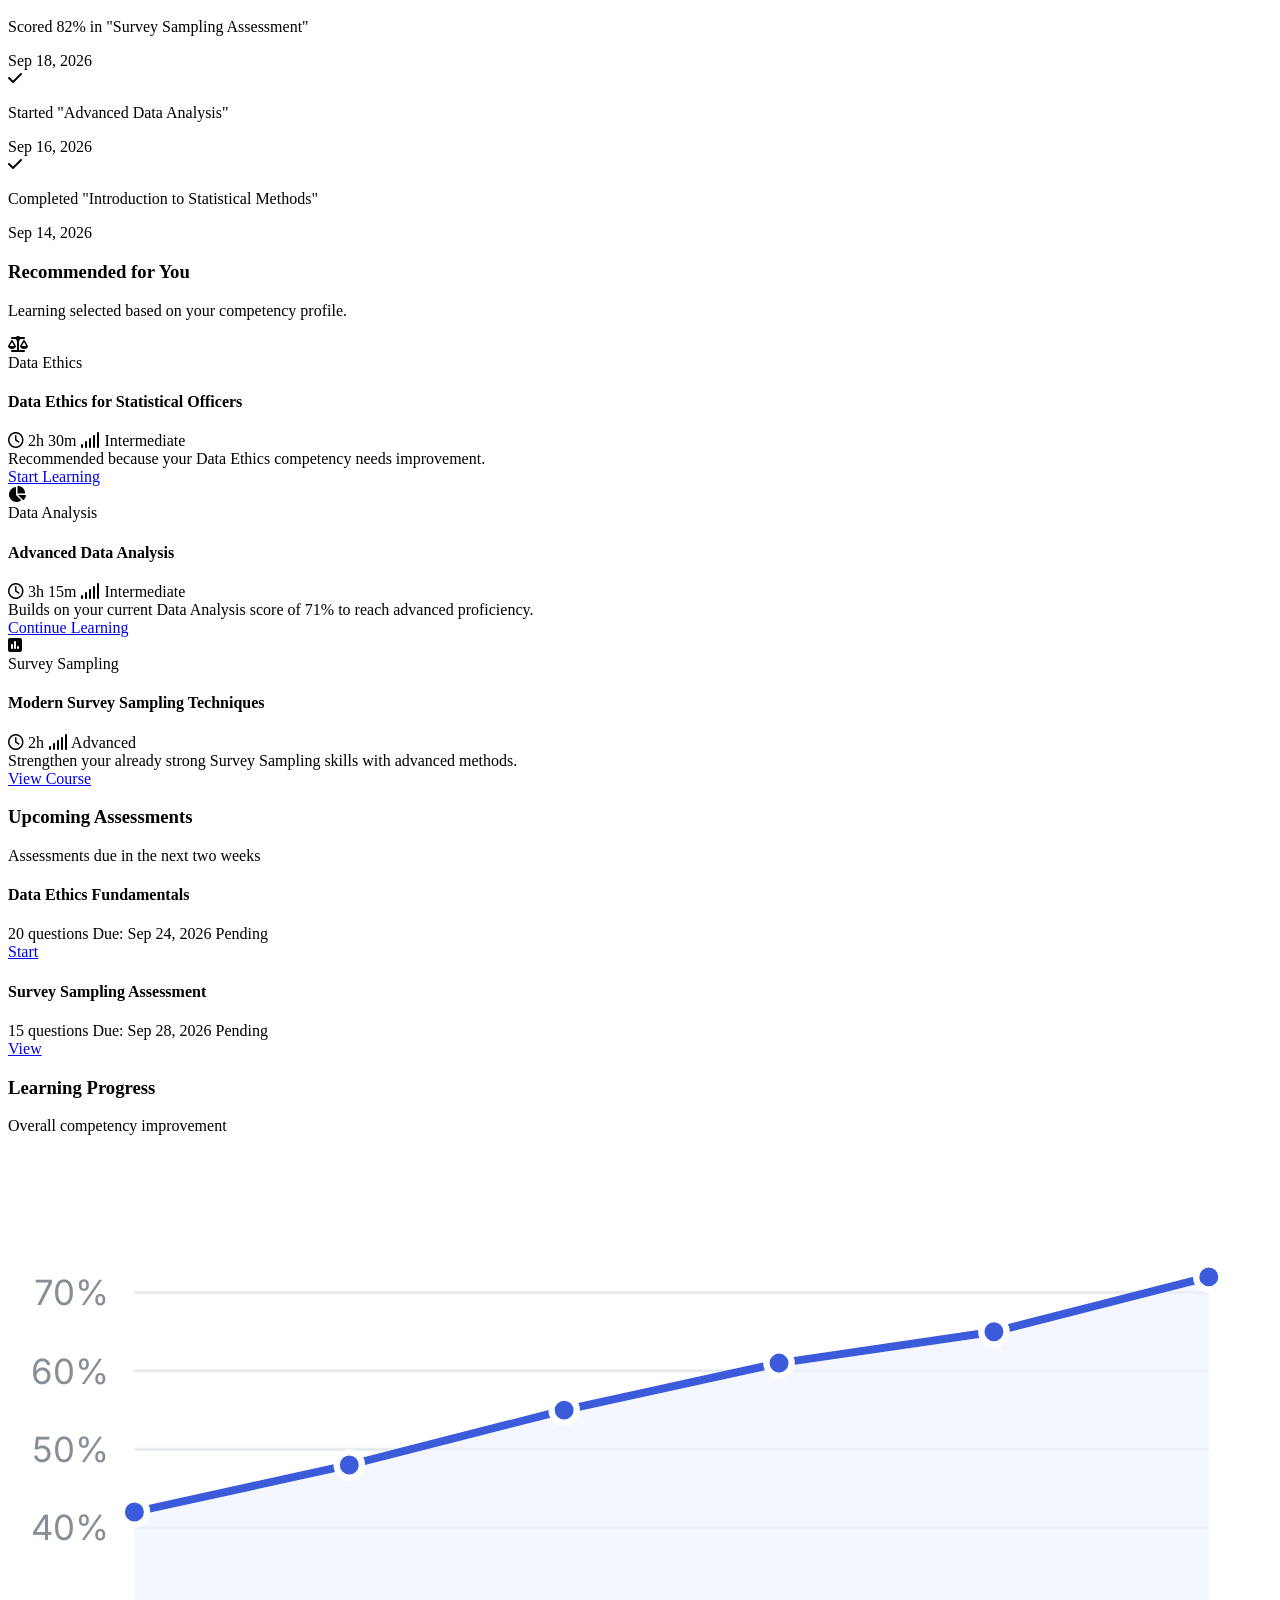
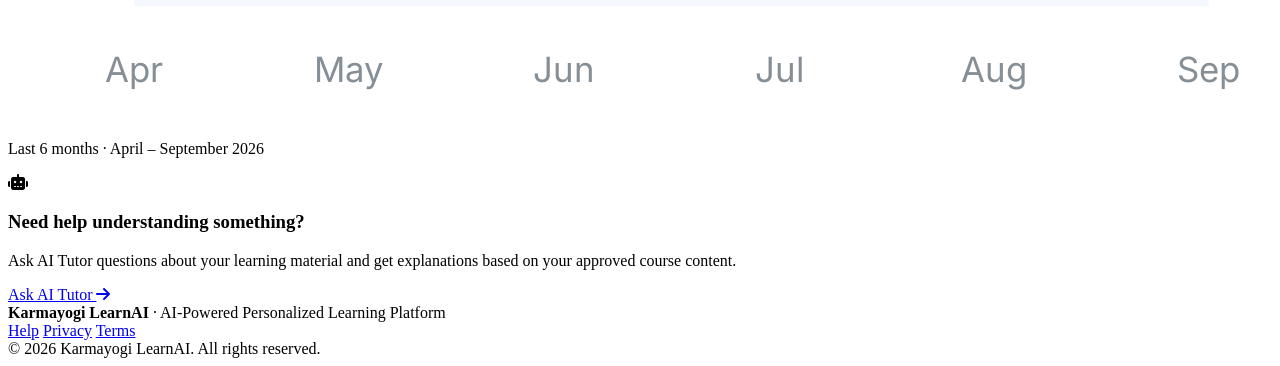
==== commit 187976dd: "Update learning page and CSS" ====
--- a/frontend/index.html
+++ b/frontend/index.html
@@ -3,1183 +3,12 @@
 <head>
   <meta charset="UTF-8" />
   <meta name="viewport" content="width=device-width, initial-scale=1.0" />
-  <title>Dashboard | Karmayogi LearnAI</title>
+  <title>Dashboard | SkillNexa</title>
   <link rel="preconnect" href="https://fonts.googleapis.com" />
   <link rel="preconnect" href="https://fonts.gstatic.com" crossorigin />
   <link href="https://fonts.googleapis.com/css2?family=Inter:wght@400;500;600;700&display=swap" rel="stylesheet" />
   <link rel="stylesheet" href="https://cdnjs.cloudflare.com/ajax/libs/font-awesome/6.5.1/css/all.min.css" />
-  <style>
-    /* ========== CSS VARIABLES & RESET ========== */
-    :root {
-      --primary: #3b5bdb;
-      --primary-hover: #364fc7;
-      --primary-light: #edf2ff;
-      --primary-soft: #dbe4ff;
-      --success: #2f9e44;
-      --success-bg: #ebfbee;
-      --warning: #f08c00;
-      --warning-bg: #fff9db;
-      --danger: #e03131;
-      --danger-bg: #fff5f5;
-      --text-primary: #1a1d23;
-      --text-secondary: #495057;
-      --text-muted: #868e96;
-      --border: #e9ecef;
-      --border-strong: #dee2e6;
-      --bg-body: #f1f3f5;
-      --bg-card: #ffffff;
-      --bg-sidebar: #ffffff;
-      --shadow-sm: 0 1px 2px rgba(0, 0, 0, 0.04);
-      --shadow: 0 1px 3px rgba(0, 0, 0, 0.06), 0 1px 2px rgba(0, 0, 0, 0.04);
-      --shadow-md: 0 4px 12px rgba(0, 0, 0, 0.06);
-      --radius: 10px;
-      --radius-sm: 6px;
-      --sidebar-width: 250px;
-      --header-height: 64px;
-      --space-1: 4px;
-      --space-2: 8px;
-      --space-3: 12px;
-      --space-4: 16px;
-      --space-5: 20px;
-      --space-6: 24px;
-      --space-8: 32px;
-      --space-10: 40px;
-      --font: 'Inter', -apple-system, BlinkMacSystemFont, 'Segoe UI', Roboto, sans-serif;
-    }
-
-    *, *::before, *::after {
-      box-sizing: border-box;
-      margin: 0;
-      padding: 0;
-    }
-
-    html {
-      font-size: 15px;
-      -webkit-font-smoothing: antialiased;
-      -moz-osx-font-smoothing: grayscale;
-    }
-
-    body {
-      font-family: var(--font);
-      background: var(--bg-body);
-      color: var(--text-primary);
-      line-height: 1.5;
-      min-height: 100vh;
-    }
-
-    a {
-      text-decoration: none;
-      color: inherit;
-    }
-
-    button {
-      font-family: inherit;
-      cursor: pointer;
-      border: none;
-      background: none;
-    }
-
-    ul {
-      list-style: none;
-    }
-
-    img {
-      max-width: 100%;
-      display: block;
-    }
-
-    /* ========== SIDEBAR ========== */
-    .sidebar {
-      position: fixed;
-      top: 0;
-      left: 0;
-      width: var(--sidebar-width);
-      height: 100vh;
-      background: var(--bg-sidebar);
-      border-right: 1px solid var(--border);
-      display: flex;
-      flex-direction: column;
-      z-index: 1000;
-      transition: transform 0.25s ease;
-    }
-
-    .sidebar-header {
-      padding: var(--space-5) var(--space-5) var(--space-4);
-      border-bottom: 1px solid var(--border);
-    }
-
-    .logo-wrap {
-      display: flex;
-      align-items: center;
-      gap: var(--space-3);
-    }
-
-    .logo-icon {
-      width: 40px;
-      height: 40px;
-      background: var(--primary);
-      border-radius: 10px;
-      display: flex;
-      align-items: center;
-      justify-content: center;
-      color: #fff;
-      font-size: 1.1rem;
-      flex-shrink: 0;
-    }
-
-    .logo-text h1 {
-      font-size: 0.95rem;
-      font-weight: 700;
-      color: var(--text-primary);
-      letter-spacing: -0.01em;
-      line-height: 1.2;
-    }
-
-    .logo-text span {
-      font-size: 0.7rem;
-      color: var(--text-muted);
-      font-weight: 500;
-    }
-
-    .sidebar-nav {
-      flex: 1;
-      overflow-y: auto;
-      padding: var(--space-4) var(--space-3);
-    }
-
-    .nav-section {
-      margin-bottom: var(--space-5);
-    }
-
-    .nav-label {
-      font-size: 0.65rem;
-      font-weight: 600;
-      text-transform: uppercase;
-      letter-spacing: 0.06em;
-      color: var(--text-muted);
-      padding: 0 var(--space-3);
-      margin-bottom: var(--space-2);
-    }
-
-    .nav-item {
-      display: flex;
-      align-items: center;
-      gap: var(--space-3);
-      padding: 9px var(--space-3);
-      border-radius: var(--radius-sm);
-      color: var(--text-secondary);
-      font-size: 0.875rem;
-      font-weight: 500;
-      transition: background 0.15s, color 0.15s;
-      margin-bottom: 2px;
-    }
-
-    .nav-item i {
-      width: 20px;
-      text-align: center;
-      font-size: 0.95rem;
-      color: var(--text-muted);
-    }
-
-    .nav-item:hover {
-      background: var(--bg-body);
-      color: var(--text-primary);
-    }
-
-    .nav-item:hover i {
-      color: var(--text-secondary);
-    }
-
-    .nav-item.active {
-      background: var(--primary-light);
-      color: var(--primary);
-    }
-
-    .nav-item.active i {
-      color: var(--primary);
-    }
-
-    .sidebar-footer {
-      padding: var(--space-3);
-      border-top: 1px solid var(--border);
-    }
-
-    .sidebar-footer .nav-item {
-      margin-bottom: 0;
-    }
-
-    /* ========== MAIN LAYOUT ========== */
-    .main-wrapper {
-      margin-left: var(--sidebar-width);
-      min-height: 100vh;
-      display: flex;
-      flex-direction: column;
-    }
-
-    /* ========== HEADER ========== */
-    .header {
-      height: var(--header-height);
-      background: var(--bg-card);
-      border-bottom: 1px solid var(--border);
-      display: flex;
-      align-items: center;
-      justify-content: space-between;
-      padding: 0 var(--space-6);
-      position: sticky;
-      top: 0;
-      z-index: 100;
-    }
-
-    .header-left {
-      display: flex;
-      align-items: center;
-      gap: var(--space-4);
-    }
-
-    .menu-toggle {
-      display: none;
-      width: 36px;
-      height: 36px;
-      align-items: center;
-      justify-content: center;
-      border-radius: var(--radius-sm);
-      color: var(--text-secondary);
-      font-size: 1.1rem;
-    }
-
-    .menu-toggle:hover {
-      background: var(--bg-body);
-    }
-
-    .page-title h2 {
-      font-size: 1.15rem;
-      font-weight: 600;
-      color: var(--text-primary);
-      line-height: 1.2;
-    }
-
-    .page-title p {
-      font-size: 0.8rem;
-      color: var(--text-muted);
-      margin-top: 1px;
-    }
-
-    .header-right {
-      display: flex;
-      align-items: center;
-      gap: var(--space-4);
-    }
-
-    .notification-btn {
-      position: relative;
-      width: 38px;
-      height: 38px;
-      display: flex;
-      align-items: center;
-      justify-content: center;
-      border-radius: 50%;
-      color: var(--text-secondary);
-      font-size: 1.05rem;
-      transition: background 0.15s;
-    }
-
-    .notification-btn:hover {
-      background: var(--bg-body);
-    }
-
-    .notification-badge {
-      position: absolute;
-      top: 6px;
-      right: 6px;
-      width: 8px;
-      height: 8px;
-      background: var(--danger);
-      border-radius: 50%;
-      border: 2px solid #fff;
-    }
-
-    .user-menu {
-      display: flex;
-      align-items: center;
-      gap: var(--space-3);
-      padding: 4px 8px 4px 4px;
-      border-radius: 24px;
-      cursor: pointer;
-      transition: background 0.15s;
-    }
-
-    .user-menu:hover {
-      background: var(--bg-body);
-    }
-
-    .user-avatar {
-      width: 36px;
-      height: 36px;
-      border-radius: 50%;
-      background: linear-gradient(135deg, #4c6ef5, #3b5bdb);
-      color: #fff;
-      display: flex;
-      align-items: center;
-      justify-content: center;
-      font-weight: 600;
-      font-size: 0.85rem;
-      flex-shrink: 0;
-    }
-
-    .user-info {
-      text-align: left;
-    }
-
-    .user-info .name {
-      font-size: 0.85rem;
-      font-weight: 600;
-      color: var(--text-primary);
-      line-height: 1.2;
-    }
-
-    .user-info .role {
-      font-size: 0.7rem;
-      color: var(--text-muted);
-    }
-
-    .user-menu .fa-chevron-down {
-      font-size: 0.65rem;
-      color: var(--text-muted);
-      margin-left: 2px;
-    }
-
-    /* ========== CONTENT ========== */
-    .content {
-      flex: 1;
-      padding: var(--space-6);
-      max-width: 1280px;
-      width: 100%;
-      margin: 0 auto;
-    }
-
-    /* ========== WELCOME BANNER ========== */
-    .welcome-banner {
-      background: var(--bg-card);
-      border: 1px solid var(--border);
-      border-radius: var(--radius);
-      padding: var(--space-5) var(--space-6);
-      margin-bottom: var(--space-6);
-      display: flex;
-      align-items: center;
-      justify-content: space-between;
-      gap: var(--space-6);
-      box-shadow: var(--shadow-sm);
-    }
-
-    .welcome-text h3 {
-      font-size: 1.25rem;
-      font-weight: 600;
-      color: var(--text-primary);
-      margin-bottom: 4px;
-    }
-
-    .welcome-text p {
-      font-size: 0.875rem;
-      color: var(--text-secondary);
-    }
-
-    .welcome-stats {
-      display: flex;
-      gap: var(--space-6);
-      flex-shrink: 0;
-    }
-
-    .welcome-stat {
-      text-align: center;
-    }
-
-    .welcome-stat .value {
-      font-size: 1.1rem;
-      font-weight: 700;
-      color: var(--primary);
-    }
-
-    .welcome-stat .label {
-      font-size: 0.7rem;
-      color: var(--text-muted);
-      margin-top: 2px;
-    }
-
-    .welcome-cta {
-      flex-shrink: 0;
-    }
-
-    .btn {
-      display: inline-flex;
-      align-items: center;
-      gap: var(--space-2);
-      padding: 9px 18px;
-      border-radius: var(--radius-sm);
-      font-size: 0.85rem;
-      font-weight: 600;
-      transition: background 0.15s, border-color 0.15s, color 0.15s, box-shadow 0.15s;
-    }
-
-    .btn-primary {
-      background: var(--primary);
-      color: #fff;
-    }
-
-    .btn-primary:hover {
-      background: var(--primary-hover);
-      box-shadow: 0 2px 8px rgba(59, 91, 219, 0.3);
-    }
-
-    .btn-outline {
-      background: transparent;
-      border: 1px solid var(--border-strong);
-      color: var(--text-secondary);
-    }
-
-    .btn-outline:hover {
-      border-color: var(--primary);
-      color: var(--primary);
-      background: var(--primary-light);
-    }
-
-    .btn-sm {
-      padding: 6px 12px;
-      font-size: 0.8rem;
-    }
-
-    /* ========== KPI CARDS ========== */
-    .kpi-grid {
-      display: grid;
-      grid-template-columns: repeat(4, 1fr);
-      gap: var(--space-4);
-      margin-bottom: var(--space-6);
-    }
-
-    .kpi-card {
-      background: var(--bg-card);
-      border: 1px solid var(--border);
-      border-radius: var(--radius);
-      padding: var(--space-5);
-      box-shadow: var(--shadow-sm);
-      transition: box-shadow 0.15s, border-color 0.15s;
-    }
-
-    .kpi-card:hover {
-      box-shadow: var(--shadow);
-      border-color: var(--border-strong);
-    }
-
-    .kpi-header {
-      display: flex;
-      align-items: center;
-      justify-content: space-between;
-      margin-bottom: var(--space-3);
-    }
-
-    .kpi-title {
-      font-size: 0.8rem;
-      font-weight: 500;
-      color: var(--text-muted);
-    }
-
-    .kpi-icon {
-      width: 32px;
-      height: 32px;
-      border-radius: 8px;
-      display: flex;
-      align-items: center;
-      justify-content: center;
-      font-size: 0.9rem;
-    }
-
-    .kpi-icon.blue {
-      background: var(--primary-light);
-      color: var(--primary);
-    }
-
-    .kpi-icon.green {
-      background: var(--success-bg);
-      color: var(--success);
-    }
-
-    .kpi-icon.orange {
-      background: var(--warning-bg);
-      color: var(--warning);
-    }
-
-    .kpi-icon.indigo {
-      background: #f3f0ff;
-      color: #5f3dc4;
-    }
-
-    .kpi-value {
-      font-size: 1.6rem;
-      font-weight: 700;
-      color: var(--text-primary);
-      line-height: 1.2;
-      margin-bottom: 4px;
-    }
-
-    .kpi-sub {
-      font-size: 0.75rem;
-      color: var(--text-muted);
-    }
-
-    .kpi-sub.positive {
-      color: var(--success);
-      font-weight: 500;
-    }
-
-    /* Circular progress for KPI 1 */
-    .circular-progress {
-      position: relative;
-      width: 56px;
-      height: 56px;
-      flex-shrink: 0;
-    }
-
-    .circular-progress svg {
-      transform: rotate(-90deg);
-    }
-
-    .circular-progress .bg {
-      fill: none;
-      stroke: var(--border);
-      stroke-width: 5;
-    }
-
-    .circular-progress .fg {
-      fill: none;
-      stroke: var(--primary);
-      stroke-width: 5;
-      stroke-linecap: round;
-      stroke-dasharray: 157;
-      stroke-dashoffset: 44; /* 157 * (1 - 0.72) */
-    }
-
-    .circular-progress .pct {
-      position: absolute;
-      inset: 0;
-      display: flex;
-      align-items: center;
-      justify-content: center;
-      font-size: 0.75rem;
-      font-weight: 700;
-      color: var(--text-primary);
-    }
-
-    /* Progress bar for KPI 2 */
-    .progress-bar-wrap {
-      height: 6px;
-      background: var(--border);
-      border-radius: 3px;
-      overflow: hidden;
-      margin-top: var(--space-3);
-    }
-
-    .progress-bar-fill {
-      height: 100%;
-      background: var(--primary);
-      border-radius: 3px;
-      width: 68%;
-    }
-
-    /* ========== GRID LAYOUTS ========== */
-    .grid-2 {
-      display: grid;
-      grid-template-columns: 1.4fr 1fr;
-      gap: var(--space-5);
-      margin-bottom: var(--space-5);
-    }
-
-    .grid-2-equal {
-      display: grid;
-      grid-template-columns: 1fr 1fr;
-      gap: var(--space-5);
-      margin-bottom: var(--space-5);
-    }
-
-    .grid-3 {
-      display: grid;
-      grid-template-columns: repeat(3, 1fr);
-      gap: var(--space-4);
-    }
-
-    /* ========== CARD BASE ========== */
-    .card {
-      background: var(--bg-card);
-      border: 1px solid var(--border);
-      border-radius: var(--radius);
-      box-shadow: var(--shadow-sm);
-      overflow: hidden;
-    }
-
-    .card-header {
-      padding: var(--space-4) var(--space-5);
-      border-bottom: 1px solid var(--border);
-      display: flex;
-      align-items: flex-start;
-      justify-content: space-between;
-      gap: var(--space-3);
-    }
-
-    .card-header h3 {
-      font-size: 0.95rem;
-      font-weight: 600;
-      color: var(--text-primary);
-    }
-
-    .card-header p {
-      font-size: 0.75rem;
-      color: var(--text-muted);
-      margin-top: 2px;
-    }
-
-    .card-body {
-      padding: var(--space-5);
-    }
-
-    /* ========== COMPETENCY OVERVIEW ========== */
-    .competency-list {
-      display: flex;
-      flex-direction: column;
-      gap: var(--space-4);
-    }
-
-    .competency-item {
-      display: grid;
-      grid-template-columns: 140px 1fr 48px;
-      align-items: center;
-      gap: var(--space-3);
-    }
-
-    .competency-name {
-      font-size: 0.85rem;
-      font-weight: 500;
-      color: var(--text-primary);
-    }
-
-    .competency-bar-wrap {
-      height: 8px;
-      background: var(--border);
-      border-radius: 4px;
-      overflow: hidden;
-    }
-
-    .competency-bar {
-      height: 100%;
-      border-radius: 4px;
-    }
-
-    .competency-bar.strong {
-      background: var(--success);
-    }
-
-    .competency-bar.good {
-      background: var(--primary);
-    }
-
-    .competency-bar.needs {
-      background: var(--warning);
-    }
-
-    .competency-bar.gap {
-      background: var(--danger);
-    }
-
-    .competency-pct {
-      font-size: 0.8rem;
-      font-weight: 600;
-      color: var(--text-secondary);
-      text-align: right;
-    }
-
-    .competency-status {
-      display: inline-block;
-      font-size: 0.65rem;
-      font-weight: 600;
-      padding: 2px 6px;
-      border-radius: 4px;
-      margin-top: 2px;
-    }
-
-    .status-strong {
-      background: var(--success-bg);
-      color: var(--success);
-    }
-
-    .status-good {
-      background: var(--primary-light);
-      color: var(--primary);
-    }
-
-    .status-needs {
-      background: var(--warning-bg);
-      color: var(--warning);
-    }
-
-    .status-gap {
-      background: var(--danger-bg);
-      color: var(--danger);
-    }
-
-    .competency-alert {
-      margin-top: var(--space-5);
-      padding: var(--space-4);
-      background: var(--danger-bg);
-      border: 1px solid #ffc9c9;
-      border-radius: var(--radius-sm);
-      display: flex;
-      align-items: flex-start;
-      gap: var(--space-3);
-    }
-
-    .competency-alert i {
-      color: var(--danger);
-      margin-top: 2px;
-      font-size: 0.95rem;
-    }
-
-    .competency-alert-content h4 {
-      font-size: 0.85rem;
-      font-weight: 600;
-      color: var(--text-primary);
-      margin-bottom: 2px;
-    }
-
-    .competency-alert-content p {
-      font-size: 0.8rem;
-      color: var(--text-secondary);
-      margin-bottom: var(--space-3);
-    }
-
-    /* ========== RECOMMENDATIONS ========== */
-    .course-card {
-      background: var(--bg-card);
-      border: 1px solid var(--border);
-      border-radius: var(--radius);
-      padding: var(--space-4);
-      display: flex;
-      flex-direction: column;
-      transition: box-shadow 0.15s, border-color 0.15s;
-      height: 100%;
-    }
-
-    .course-card:hover {
-      box-shadow: var(--shadow);
-      border-color: var(--border-strong);
-    }
-
-    .course-icon {
-      width: 44px;
-      height: 44px;
-      border-radius: 10px;
-      display: flex;
-      align-items: center;
-      justify-content: center;
-      font-size: 1.15rem;
-      margin-bottom: var(--space-3);
-    }
-
-    .course-icon.ethics {
-      background: #fff5f5;
-      color: #e03131;
-    }
-
-    .course-icon.analysis {
-      background: var(--primary-light);
-      color: var(--primary);
-    }
-
-    .course-icon.sampling {
-      background: #f3f0ff;
-      color: #5f3dc4;
-    }
-
-    .course-category {
-      font-size: 0.7rem;
-      font-weight: 600;
-      color: var(--text-muted);
-      text-transform: uppercase;
-      letter-spacing: 0.03em;
-      margin-bottom: 4px;
-    }
-
-    .course-title {
-      font-size: 0.9rem;
-      font-weight: 600;
-      color: var(--text-primary);
-      margin-bottom: var(--space-2);
-      line-height: 1.35;
-    }
-
-    .course-meta {
-      display: flex;
-      flex-wrap: wrap;
-      gap: var(--space-3);
-      margin-bottom: var(--space-3);
-      font-size: 0.75rem;
-      color: var(--text-muted);
-    }
-
-    .course-meta span {
-      display: flex;
-      align-items: center;
-      gap: 4px;
-    }
-
-    .course-reason {
-      font-size: 0.75rem;
-      color: var(--text-secondary);
-      background: var(--bg-body);
-      padding: var(--space-2) var(--space-3);
-      border-radius: var(--radius-sm);
-      margin-bottom: var(--space-4);
-      line-height: 1.4;
-      flex: 1;
-    }
-
-    .course-card .btn {
-      width: 100%;
-      justify-content: center;
-      margin-top: auto;
-    }
-
-    /* ========== ASSESSMENTS TABLE ========== */
-    .assessment-list {
-      display: flex;
-      flex-direction: column;
-      gap: var(--space-3);
-    }
-
-    .assessment-row {
-      display: flex;
-      align-items: center;
-      justify-content: space-between;
-      gap: var(--space-4);
-      padding: var(--space-3) 0;
-      border-bottom: 1px solid var(--border);
-    }
-
-    .assessment-row:last-child {
-      border-bottom: none;
-      padding-bottom: 0;
-    }
-
-    .assessment-row:first-child {
-      padding-top: 0;
-    }
-
-    .assessment-info h4 {
-      font-size: 0.875rem;
-      font-weight: 600;
-      color: var(--text-primary);
-      margin-bottom: 2px;
-    }
-
-    .assessment-meta {
-      font-size: 0.75rem;
-      color: var(--text-muted);
-      display: flex;
-      gap: var(--space-3);
-      flex-wrap: wrap;
-    }
-
-    .status-badge {
-      display: inline-flex;
-      align-items: center;
-      gap: 4px;
-      font-size: 0.7rem;
-      font-weight: 600;
-      padding: 3px 8px;
-      border-radius: 12px;
-    }
-
-    .status-badge.pending {
-      background: var(--warning-bg);
-      color: var(--warning);
-    }
-
-    /* ========== RECENT ACTIVITY ========== */
-    .activity-list {
-      display: flex;
-      flex-direction: column;
-      gap: 0;
-    }
-
-    .activity-item {
-      display: flex;
-      gap: var(--space-3);
-      padding: var(--space-3) 0;
-      border-bottom: 1px solid var(--border);
-      position: relative;
-    }
-
-    .activity-item:last-child {
-      border-bottom: none;
-      padding-bottom: 0;
-    }
-
-    .activity-item:first-child {
-      padding-top: 0;
-    }
-
-    .activity-icon {
-      width: 28px;
-      height: 28px;
-      border-radius: 50%;
-      background: var(--success-bg);
-      color: var(--success);
-      display: flex;
-      align-items: center;
-      justify-content: center;
-      font-size: 0.7rem;
-      flex-shrink: 0;
-    }
-
-    .activity-content {
-      flex: 1;
-    }
-
-    .activity-content p {
-      font-size: 0.85rem;
-      color: var(--text-primary);
-      font-weight: 500;
-    }
-
-    .activity-content time {
-      font-size: 0.75rem;
-      color: var(--text-muted);
-    }
-
-    /* ========== LEARNING CHART ========== */
-    .chart-container {
-      width: 100%;
-      height: 200px;
-      position: relative;
-    }
-
-    .chart-container svg {
-      width: 100%;
-      height: 100%;
-    }
-
-    .chart-label {
-      font-size: 0.75rem;
-      color: var(--text-muted);
-      text-align: center;
-      margin-top: var(--space-2);
-    }
-
-    /* ========== AI TUTOR CARD ========== */
-    .ai-tutor-card {
-      background: var(--bg-card);
-      border: 1px solid var(--border);
-      border-radius: var(--radius);
-      padding: var(--space-5) var(--space-6);
-      display: flex;
-      align-items: center;
-      justify-content: space-between;
-      gap: var(--space-5);
-      box-shadow: var(--shadow-sm);
-      margin-bottom: var(--space-6);
-    }
-
-    .ai-tutor-left {
-      display: flex;
-      align-items: center;
-      gap: var(--space-4);
-    }
-
-    .ai-tutor-icon {
-      width: 48px;
-      height: 48px;
-      border-radius: 12px;
-      background: var(--primary-light);
-      color: var(--primary);
-      display: flex;
-      align-items: center;
-      justify-content: center;
-      font-size: 1.25rem;
-      flex-shrink: 0;
-    }
-
-    .ai-tutor-text h3 {
-      font-size: 0.95rem;
-      font-weight: 600;
-      color: var(--text-primary);
-      margin-bottom: 2px;
-    }
-
-    .ai-tutor-text p {
-      font-size: 0.8rem;
-      color: var(--text-secondary);
-      max-width: 480px;
-    }
-
-    /* ========== FOOTER ========== */
-    .footer {
-      padding: var(--space-6) var(--space-6) var(--space-8);
-      border-top: 1px solid var(--border);
-      margin-top: auto;
-    }
-
-    .footer-inner {
-      max-width: 1280px;
-      margin: 0 auto;
-      display: flex;
-      align-items: center;
-      justify-content: space-between;
-      flex-wrap: wrap;
-      gap: var(--space-4);
-    }
-
-    .footer-brand {
-      font-size: 0.85rem;
-      color: var(--text-muted);
-    }
-
-    .footer-brand strong {
-      color: var(--text-secondary);
-      font-weight: 600;
-    }
-
-    .footer-links {
-      display: flex;
-      gap: var(--space-5);
-    }
-
-    .footer-links a {
-      font-size: 0.8rem;
-      color: var(--text-muted);
-      transition: color 0.15s;
-    }
-
-    .footer-links a:hover {
-      color: var(--primary);
-    }
-
-    .footer-copy {
-      font-size: 0.75rem;
-      color: var(--text-muted);
-      width: 100%;
-      text-align: center;
-      margin-top: var(--space-3);
-      padding-top: var(--space-3);
-      border-top: 1px solid var(--border);
-    }
-
-    /* ========== OVERLAY (mobile) ========== */
-    .sidebar-overlay {
-      display: none;
-      position: fixed;
-      inset: 0;
-      background: rgba(0, 0, 0, 0.35);
-      z-index: 999;
-    }
-
-    .sidebar-overlay.active {
-      display: block;
-    }
-
-    /* ========== RESPONSIVE ========== */
-    @media (max-width: 1100px) {
-      .kpi-grid {
-        grid-template-columns: repeat(2, 1fr);
-      }
-
-      .grid-2 {
-        grid-template-columns: 1fr;
-      }
-
-      .grid-3 {
-        grid-template-columns: 1fr;
-      }
-    }
-
-    @media (max-width: 900px) {
-      .sidebar {
-        transform: translateX(-100%);
-      }
-
-      .sidebar.open {
-        transform: translateX(0);
-      }
-
-      .main-wrapper {
-        margin-left: 0;
-      }
-
-      .menu-toggle {
-        display: flex;
-      }
-
-      .welcome-banner {
-        flex-direction: column;
-        align-items: flex-start;
-      }
-
-      .welcome-stats {
-        width: 100%;
-        justify-content: flex-start;
-      }
-
-      .ai-tutor-card {
-        flex-direction: column;
-        align-items: flex-start;
-      }
-
-      .user-info {
-        display: none;
-      }
-    }
-
-    @media (max-width: 600px) {
-      .content {
-        padding: var(--space-4);
-      }
-
-      .kpi-grid {
-        grid-template-columns: 1fr;
-      }
-
-      .grid-2-equal {
-        grid-template-columns: 1fr;
-      }
-
-      .competency-item {
-        grid-template-columns: 1fr;
-        gap: var(--space-2);
-      }
-
-      .competency-pct {
-        text-align: left;
-      }
-
-      .header {
-        padding: 0 var(--space-4);
-      }
-
-      .page-title p {
-        display: none;
-      }
-
-      .assessment-row {
-        flex-direction: column;
-        align-items: flex-start;
-        gap: var(--space-2);
-      }
-
-      .footer-inner {
-        flex-direction: column;
-        text-align: center;
-      }
-
-      .footer-links {
-        justify-content: center;
-      }
-    }
-  </style>
+  <link rel="stylesheet" href="C:\Users\DHRUV\ai-learning-platform\frontend\assets\css\style.css" />
 </head>
 <body>
   <!-- ========== SIDEBAR ========== -->
@@ -1190,7 +19,7 @@
           <i class="fas fa-graduation-cap"></i>
         </div>
         <div class="logo-text">
-          <h1>Karmayogi LearnAI</h1>
+          <h1>SkillNexa</h1>
           <span>AI-Powered Learning Platform</span>
         </div>
       </div>
@@ -1510,10 +339,10 @@
       </div>
 
       <!-- Recommended for You -->
-      <section aria-labelledby="recommendations-title" style="margin-bottom: 24px;">
-        <div style="margin-bottom: 16px;">
-          <h3 id="recommendations-title" style="font-size: 1rem; font-weight: 600; color: var(--text-primary);">Recommended for You</h3>
-          <p style="font-size: 0.8rem; color: var(--text-muted); margin-top: 2px;">Learning selected based on your competency profile.</p>
+      <section aria-labelledby="recommendations-title" class="recommendations-section">
+        <div class="section-heading">
+          <h3 id="recommendations-title">Recommended for You</h3>
+          <p>Learning selected based on your competency profile.</p>
         </div>
         <div class="grid-3">
           <!-- Course 1 -->
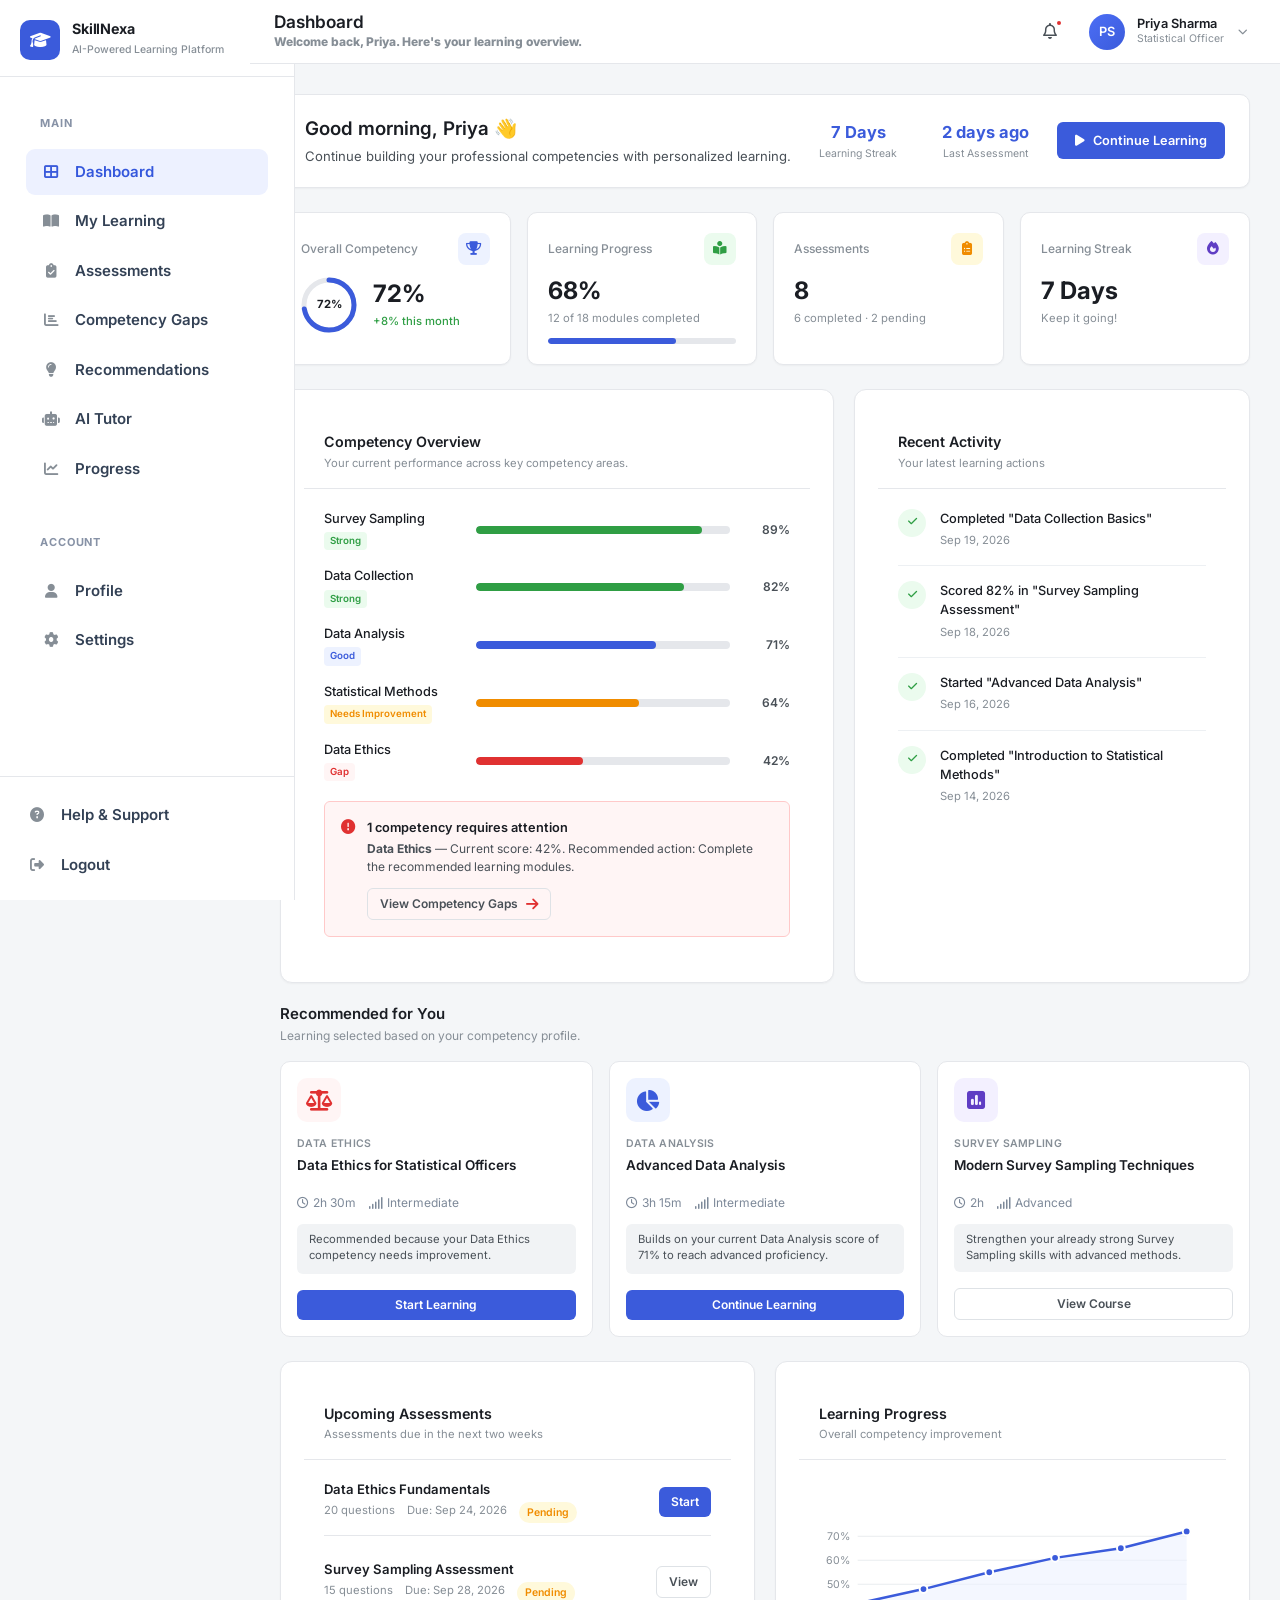
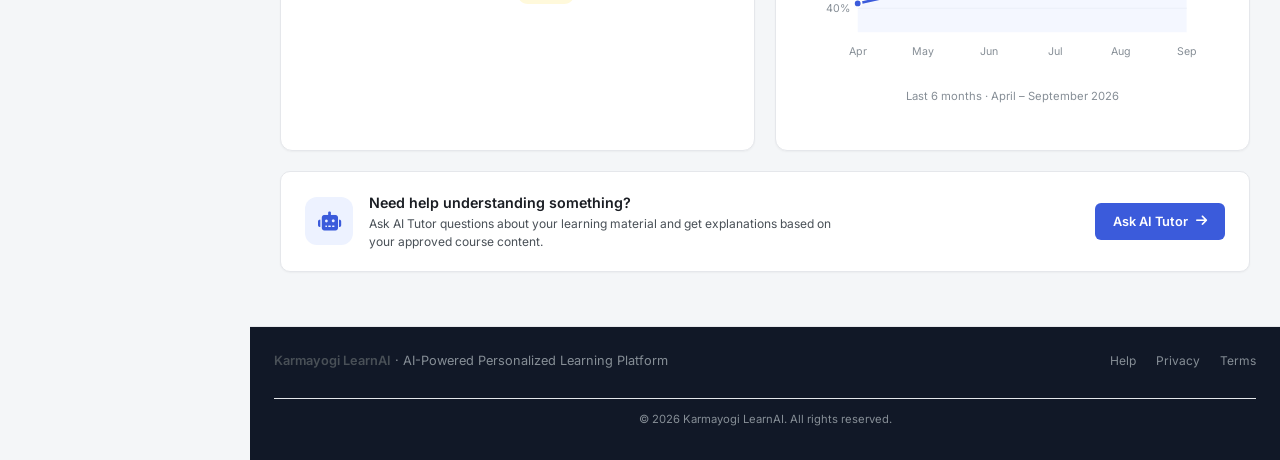
==== commit 2f81efc8: "Update competency gaps" ====
--- a/frontend/index.html
+++ b/frontend/index.html
@@ -8,7 +8,7 @@
   <link rel="preconnect" href="https://fonts.gstatic.com" crossorigin />
   <link href="https://fonts.googleapis.com/css2?family=Inter:wght@400;500;600;700&display=swap" rel="stylesheet" />
   <link rel="stylesheet" href="https://cdnjs.cloudflare.com/ajax/libs/font-awesome/6.5.1/css/all.min.css" />
-  <link rel="stylesheet" href="C:\Users\DHRUV\ai-learning-platform\frontend\assets\css\style.css" />
+  <link rel="stylesheet" href="assets/css/style.css" />
 </head>
 <body>
   <!-- ========== SIDEBAR ========== -->
--- a/frontend/assets/css/style.css
+++ b/frontend/assets/css/style.css
@@ -0,0 +1,4956 @@
+
+/* ========== CSS Variables ========== */
+    :root {
+      --primary: #3b5bdb;
+      --primary-hover: #364fc7;
+      --primary-light: #edf2ff;
+      --primary-soft: #dbe4ff;
+      --success: #2f9e44;
+      --success-bg: #ebfbee;
+      --warning: #f08c00;
+      --warning-bg: #fff9db;
+      --danger: #e03131;
+      --danger-bg: #fff5f5;
+      --text-primary: #1a1d23;
+      --text-secondary: #495057;
+      --text-muted: #868e96;
+      --border: #e9ecef;
+      --border-strong: #dee2e6;
+      --bg-body: #f1f3f5;
+      --bg-card: #ffffff;
+      --bg-sidebar: #ffffff;
+      --shadow-sm: 0 1px 2px rgba(0, 0, 0, 0.04);
+      --shadow: 0 1px 3px rgba(0, 0, 0, 0.06), 0 1px 2px rgba(0, 0, 0, 0.04);
+      --shadow-md: 0 4px 12px rgba(0, 0, 0, 0.06);
+      --radius: 10px;
+      --radius-sm: 6px;
+      --sidebar-width: 250px;
+      --header-height: 64px;
+      --space-1: 4px;
+      --space-2: 8px;
+      --space-3: 12px;
+      --space-4: 16px;
+      --space-5: 20px;
+      --space-6: 24px;
+      --space-8: 32px;
+      --space-10: 40px;
+      --font: 'Inter', -apple-system, BlinkMacSystemFont, 'Segoe UI', Roboto, sans-serif;
+    }
+
+    *, *::before, *::after {
+      box-sizing: border-box;
+      margin: 0;
+      padding: 0;
+    }
+
+    html {
+      font-size: 15px;
+      -webkit-font-smoothing: antialiased;
+      -moz-osx-font-smoothing: grayscale;
+    }
+
+    body {
+      font-family: var(--font);
+      background: var(--bg-body);
+      color: var(--text-primary);
+      line-height: 1.5;
+      min-height: 100vh;
+    }
+
+    a {
+      text-decoration: none;
+      color: inherit;
+    }
+
+    button {
+      font-family: inherit;
+      cursor: pointer;
+      border: none;
+      background: none;
+    }
+
+    ul {
+      list-style: none;
+    }
+
+    img {
+      max-width: 100%;
+      display: block;
+    }
+
+    /* ========== SIDEBAR ========== */
+    .sidebar {
+      position: fixed;
+      top: 0;
+      left: 0;
+      width: var(--sidebar-width);
+      height: 100vh;
+      background: var(--bg-sidebar);
+      border-right: 1px solid var(--border);
+      display: flex;
+      flex-direction: column;
+      z-index: 1000;
+      transition: transform 0.25s ease;
+    }
+
+    .sidebar-header {
+      padding: var(--space-5) var(--space-5) var(--space-4);
+      border-bottom: 1px solid var(--border);
+    }
+
+    .logo-wrap {
+      display: flex;
+      align-items: center;
+      gap: var(--space-3);
+    }
+
+    .logo-icon {
+      width: 40px;
+      height: 40px;
+      background: var(--primary);
+      border-radius: 10px;
+      display: flex;
+      align-items: center;
+      justify-content: center;
+      color: #fff;
+      font-size: 1.1rem;
+      flex-shrink: 0;
+    }
+
+    .logo-text h1 {
+      font-size: 0.95rem;
+      font-weight: 700;
+      color: var(--text-primary);
+      letter-spacing: -0.01em;
+      line-height: 1.2;
+    }
+
+    .logo-text span {
+      font-size: 0.7rem;
+      color: var(--text-muted);
+      font-weight: 500;
+    }
+
+    .sidebar-nav {
+      flex: 1;
+      overflow-y: auto;
+      padding: var(--space-4) var(--space-3);
+    }
+
+    .nav-section {
+      margin-bottom: var(--space-5);
+    }
+
+    .nav-label {
+      font-size: 0.65rem;
+      font-weight: 600;
+      text-transform: uppercase;
+      letter-spacing: 0.06em;
+      color: var(--text-muted);
+      padding: 0 var(--space-3);
+      margin-bottom: var(--space-2);
+    }
+
+    .nav-item {
+      display: flex;
+      align-items: center;
+      gap: var(--space-3);
+      padding: 9px var(--space-3);
+      border-radius: var(--radius-sm);
+      color: var(--text-secondary);
+      font-size: 0.875rem;
+      font-weight: 500;
+      transition: background 0.15s, color 0.15s;
+      margin-bottom: 2px;
+    }
+
+    .nav-item i {
+      width: 20px;
+      text-align: center;
+      font-size: 0.95rem;
+      color: var(--text-muted);
+    }
+
+    .nav-item:hover {
+      background: var(--bg-body);
+      color: var(--text-primary);
+    }
+
+    .nav-item:hover i {
+      color: var(--text-secondary);
+    }
+
+    .nav-item.active {
+      background: var(--primary-light);
+      color: var(--primary);
+    }
+
+    .nav-item.active i {
+      color: var(--primary);
+    }
+
+    .sidebar-footer {
+      padding: var(--space-3);
+      border-top: 1px solid var(--border);
+    }
+
+    .sidebar-footer .nav-item {
+      margin-bottom: 0;
+    }
+
+    /* ========== MAIN LAYOUT ========== */
+    .main-wrapper {
+      margin-left: var(--sidebar-width);
+      min-height: 100vh;
+      display: flex;
+      flex-direction: column;
+    }
+
+    /* ========== HEADER ========== */
+    .header {
+      height: var(--header-height);
+      background: var(--bg-card);
+      border-bottom: 1px solid var(--border);
+      display: flex;
+      align-items: center;
+      justify-content: space-between;
+      padding: 0 var(--space-6);
+      position: sticky;
+      top: 0;
+      z-index: 100;
+    }
+
+    .header-left {
+      display: flex;
+      align-items: center;
+      gap: var(--space-4);
+    }
+
+    .menu-toggle {
+      display: none;
+      width: 36px;
+      height: 36px;
+      align-items: center;
+      justify-content: center;
+      border-radius: var(--radius-sm);
+      color: var(--text-secondary);
+      font-size: 1.1rem;
+    }
+
+    .menu-toggle:hover {
+      background: var(--bg-body);
+    }
+
+    .page-title h2 {
+      font-size: 1.15rem;
+      font-weight: 600;
+      color: var(--text-primary);
+      line-height: 1.2;
+    }
+
+    .page-title p {
+      font-size: 0.8rem;
+      color: var(--text-muted);
+      margin-top: 1px;
+    }
+
+    .header-right {
+      display: flex;
+      align-items: center;
+      gap: var(--space-4);
+    }
+
+    .notification-btn {
+      position: relative;
+      width: 38px;
+      height: 38px;
+      display: flex;
+      align-items: center;
+      justify-content: center;
+      border-radius: 50%;
+      color: var(--text-secondary);
+      font-size: 1.05rem;
+      transition: background 0.15s;
+    }
+
+    .notification-btn:hover {
+      background: var(--bg-body);
+    }
+
+    .notification-badge {
+      position: absolute;
+      top: 6px;
+      right: 6px;
+      width: 8px;
+      height: 8px;
+      background: var(--danger);
+      border-radius: 50%;
+      border: 2px solid #fff;
+    }
+
+    .user-menu {
+      display: flex;
+      align-items: center;
+      gap: var(--space-3);
+      padding: 4px 8px 4px 4px;
+      border-radius: 24px;
+      cursor: pointer;
+      transition: background 0.15s;
+    }
+
+    .user-menu:hover {
+      background: var(--bg-body);
+    }
+
+    .user-avatar {
+      width: 36px;
+      height: 36px;
+      border-radius: 50%;
+      background: linear-gradient(135deg, #4c6ef5, #3b5bdb);
+      color: #fff;
+      display: flex;
+      align-items: center;
+      justify-content: center;
+      font-weight: 600;
+      font-size: 0.85rem;
+      flex-shrink: 0;
+    }
+
+    .user-info {
+      text-align: left;
+    }
+
+    .user-info .name {
+      font-size: 0.85rem;
+      font-weight: 600;
+      color: var(--text-primary);
+      line-height: 1.2;
+    }
+
+    .user-info .role {
+      font-size: 0.7rem;
+      color: var(--text-muted);
+    }
+
+    .user-menu .fa-chevron-down {
+      font-size: 0.65rem;
+      color: var(--text-muted);
+      margin-left: 2px;
+    }
+
+    /* ========== CONTENT ========== */
+    .content {
+      flex: 1;
+      padding: var(--space-6);
+      max-width: 1280px;
+      width: 100%;
+      margin: 0 auto;
+    }
+
+    /* ========== WELCOME BANNER ========== */
+    .welcome-banner {
+      background: var(--bg-card);
+      border: 1px solid var(--border);
+      border-radius: var(--radius);
+      padding: var(--space-5) var(--space-6);
+      margin-bottom: var(--space-6);
+      display: flex;
+      align-items: center;
+      justify-content: space-between;
+      gap: var(--space-6);
+      box-shadow: var(--shadow-sm);
+    }
+
+    .welcome-text h3 {
+      font-size: 1.25rem;
+      font-weight: 600;
+      color: var(--text-primary);
+      margin-bottom: 4px;
+    }
+
+    .welcome-text p {
+      font-size: 0.875rem;
+      color: var(--text-secondary);
+    }
+
+    .welcome-stats {
+      display: flex;
+      gap: var(--space-6);
+      flex-shrink: 0;
+    }
+
+    .welcome-stat {
+      text-align: center;
+    }
+
+    .welcome-stat .value {
+      font-size: 1.1rem;
+      font-weight: 700;
+      color: var(--primary);
+    }
+
+    .welcome-stat .label {
+      font-size: 0.7rem;
+      color: var(--text-muted);
+      margin-top: 2px;
+    }
+
+    .welcome-cta {
+      flex-shrink: 0;
+    }
+
+    .btn {
+      display: inline-flex;
+      align-items: center;
+      gap: var(--space-2);
+      padding: 9px 18px;
+      border-radius: var(--radius-sm);
+      font-size: 0.85rem;
+      font-weight: 600;
+      transition: background 0.15s, border-color 0.15s, color 0.15s, box-shadow 0.15s;
+    }
+
+    .btn-primary {
+      background: var(--primary);
+      color: #fff;
+    }
+
+    .btn-primary:hover {
+      background: var(--primary-hover);
+      box-shadow: 0 2px 8px rgba(59, 91, 219, 0.3);
+    }
+
+    .btn-outline {
+      background: transparent;
+      border: 1px solid var(--border-strong);
+      color: var(--text-secondary);
+    }
+
+    .btn-outline:hover {
+      border-color: var(--primary);
+      color: var(--primary);
+      background: var(--primary-light);
+    }
+
+    .btn-sm {
+      padding: 6px 12px;
+      font-size: 0.8rem;
+    }
+
+    /* ========== KPI CARDS ========== */
+    .kpi-grid {
+      display: grid;
+      grid-template-columns: repeat(4, 1fr);
+      gap: var(--space-4);
+      margin-bottom: var(--space-6);
+    }
+
+    .kpi-card {
+      background: var(--bg-card);
+      border: 1px solid var(--border);
+      border-radius: var(--radius);
+      padding: var(--space-5);
+      box-shadow: var(--shadow-sm);
+      transition: box-shadow 0.15s, border-color 0.15s;
+    }
+
+    .kpi-card:hover {
+      box-shadow: var(--shadow);
+      border-color: var(--border-strong);
+    }
+
+    .kpi-header {
+      display: flex;
+      align-items: center;
+      justify-content: space-between;
+      margin-bottom: var(--space-3);
+    }
+
+    .kpi-title {
+      font-size: 0.8rem;
+      font-weight: 500;
+      color: var(--text-muted);
+    }
+
+    .kpi-icon {
+      width: 32px;
+      height: 32px;
+      border-radius: 8px;
+      display: flex;
+      align-items: center;
+      justify-content: center;
+      font-size: 0.9rem;
+    }
+
+    .kpi-icon.blue {
+      background: var(--primary-light);
+      color: var(--primary);
+    }
+
+    .kpi-icon.green {
+      background: var(--success-bg);
+      color: var(--success);
+    }
+
+    .kpi-icon.orange {
+      background: var(--warning-bg);
+      color: var(--warning);
+    }
+
+    .kpi-icon.indigo {
+      background: #f3f0ff;
+      color: #5f3dc4;
+    }
+
+    .kpi-value {
+      font-size: 1.6rem;
+      font-weight: 700;
+      color: var(--text-primary);
+      line-height: 1.2;
+      margin-bottom: 4px;
+    }
+
+    .kpi-sub {
+      font-size: 0.75rem;
+      color: var(--text-muted);
+    }
+
+    .kpi-sub.positive {
+      color: var(--success);
+      font-weight: 500;
+    }
+
+    /* Circular progress for KPI 1 */
+    .circular-progress {
+      position: relative;
+      width: 56px;
+      height: 56px;
+      flex-shrink: 0;
+    }
+
+    .circular-progress svg {
+      transform: rotate(-90deg);
+    }
+
+    .circular-progress .bg {
+      fill: none;
+      stroke: var(--border);
+      stroke-width: 5;
+    }
+
+    .circular-progress .fg {
+      fill: none;
+      stroke: var(--primary);
+      stroke-width: 5;
+      stroke-linecap: round;
+      stroke-dasharray: 157;
+      stroke-dashoffset: 44; /* 157 * (1 - 0.72) */
+    }
+
+    .circular-progress .pct {
+      position: absolute;
+      inset: 0;
+      display: flex;
+      align-items: center;
+      justify-content: center;
+      font-size: 0.75rem;
+      font-weight: 700;
+      color: var(--text-primary);
+    }
+
+    /* Progress bar for KPI 2 */
+    .progress-bar-wrap {
+      height: 6px;
+      background: var(--border);
+      border-radius: 3px;
+      overflow: hidden;
+      margin-top: var(--space-3);
+    }
+
+    .progress-bar-fill {
+      height: 100%;
+      background: var(--primary);
+      border-radius: 3px;
+      width: 68%;
+    }
+
+    /* ========== GRID LAYOUTS ========== */
+    .grid-2 {
+      display: grid;
+      grid-template-columns: 1.4fr 1fr;
+      gap: var(--space-5);
+      margin-bottom: var(--space-5);
+    }
+
+    .grid-2-equal {
+      display: grid;
+      grid-template-columns: 1fr 1fr;
+      gap: var(--space-5);
+      margin-bottom: var(--space-5);
+    }
+
+    .grid-3 {
+      display: grid;
+      grid-template-columns: repeat(3, 1fr);
+      gap: var(--space-4);
+    }
+
+    .section-heading {
+      margin-bottom: var(--space-4);
+    }
+
+    .section-heading h3 {
+      font-size: 1rem;
+      font-weight: 600;
+      color: var(--text-primary);
+    }
+
+    .section-heading p {
+      font-size: 0.8rem;
+      color: var(--text-muted);
+      margin-top: 2px;
+    }
+
+    .recommendations-section {
+      margin-bottom: 24px;
+    }
+
+    /* ========== CARD BASE ========== */
+    .card {
+      background: var(--bg-card);
+      border: 1px solid var(--border);
+      border-radius: var(--radius);
+      box-shadow: var(--shadow-sm);
+      overflow: hidden;
+    }
+
+    .card-header {
+      padding: var(--space-4) var(--space-5);
+      border-bottom: 1px solid var(--border);
+      display: flex;
+      align-items: flex-start;
+      justify-content: space-between;
+      gap: var(--space-3);
+    }
+
+    .card-header h3 {
+      font-size: 0.95rem;
+      font-weight: 600;
+      color: var(--text-primary);
+    }
+
+    .card-header p {
+      font-size: 0.75rem;
+      color: var(--text-muted);
+      margin-top: 2px;
+    }
+
+    .card-body {
+      padding: var(--space-5);
+    }
+
+    /* ========== COMPETENCY OVERVIEW ========== */
+    .competency-list {
+      display: flex;
+      flex-direction: column;
+      gap: var(--space-4);
+    }
+
+    .competency-item {
+      display: grid;
+      grid-template-columns: 140px 1fr 48px;
+      align-items: center;
+      gap: var(--space-3);
+    }
+
+    .competency-name {
+      font-size: 0.85rem;
+      font-weight: 500;
+      color: var(--text-primary);
+    }
+
+    .competency-bar-wrap {
+      height: 8px;
+      background: var(--border);
+      border-radius: 4px;
+      overflow: hidden;
+    }
+
+    .competency-bar {
+      height: 100%;
+      border-radius: 4px;
+    }
+
+    .competency-bar.strong {
+      background: var(--success);
+    }
+
+    .competency-bar.good {
+      background: var(--primary);
+    }
+
+    .competency-bar.needs {
+      background: var(--warning);
+    }
+
+    .competency-bar.gap {
+      background: var(--danger);
+    }
+
+    .competency-pct {
+      font-size: 0.8rem;
+      font-weight: 600;
+      color: var(--text-secondary);
+      text-align: right;
+    }
+
+    .competency-status {
+      display: inline-block;
+      font-size: 0.65rem;
+      font-weight: 600;
+      padding: 2px 6px;
+      border-radius: 4px;
+      margin-top: 2px;
+    }
+
+    .status-strong {
+      background: var(--success-bg);
+      color: var(--success);
+    }
+
+    .status-good {
+      background: var(--primary-light);
+      color: var(--primary);
+    }
+
+    .status-needs {
+      background: var(--warning-bg);
+      color: var(--warning);
+    }
+
+    .status-gap {
+      background: var(--danger-bg);
+      color: var(--danger);
+    }
+
+    .competency-alert {
+      margin-top: var(--space-5);
+      padding: var(--space-4);
+      background: var(--danger-bg);
+      border: 1px solid #ffc9c9;
+      border-radius: var(--radius-sm);
+      display: flex;
+      align-items: flex-start;
+      gap: var(--space-3);
+    }
+
+    .competency-alert i {
+      color: var(--danger);
+      margin-top: 2px;
+      font-size: 0.95rem;
+    }
+
+    .competency-alert-content h4 {
+      font-size: 0.85rem;
+      font-weight: 600;
+      color: var(--text-primary);
+      margin-bottom: 2px;
+    }
+
+    .competency-alert-content p {
+      font-size: 0.8rem;
+      color: var(--text-secondary);
+      margin-bottom: var(--space-3);
+    }
+
+    /* ========== RECOMMENDATIONS ========== */
+    .course-card {
+      background: var(--bg-card);
+      border: 1px solid var(--border);
+      border-radius: var(--radius);
+      padding: var(--space-4);
+      display: flex;
+      flex-direction: column;
+      transition: box-shadow 0.15s, border-color 0.15s;
+      height: 100%;
+    }
+
+    .course-card:hover {
+      box-shadow: var(--shadow);
+      border-color: var(--border-strong);
+    }
+
+    .course-icon {
+      width: 44px;
+      height: 44px;
+      border-radius: 10px;
+      display: flex;
+      align-items: center;
+      justify-content: center;
+      font-size: 1.15rem;
+      margin-bottom: var(--space-3);
+    }
+
+    .course-icon.ethics {
+      background: #fff5f5;
+      color: #e03131;
+    }
+
+    .course-icon.analysis {
+      background: var(--primary-light);
+      color: var(--primary);
+    }
+
+    .course-icon.sampling {
+      background: #f3f0ff;
+      color: #5f3dc4;
+    }
+
+    .course-category {
+      font-size: 0.7rem;
+      font-weight: 600;
+      color: var(--text-muted);
+      text-transform: uppercase;
+      letter-spacing: 0.03em;
+      margin-bottom: 4px;
+    }
+
+    .course-title {
+      font-size: 0.9rem;
+      font-weight: 600;
+      color: var(--text-primary);
+      margin-bottom: var(--space-2);
+      line-height: 1.35;
+    }
+
+    .course-meta {
+      display: flex;
+      flex-wrap: wrap;
+      gap: var(--space-3);
+      margin-bottom: var(--space-3);
+      font-size: 0.75rem;
+      color: var(--text-muted);
+    }
+
+    .course-meta span {
+      display: flex;
+      align-items: center;
+      gap: 4px;
+    }
+
+    .course-reason {
+      font-size: 0.75rem;
+      color: var(--text-secondary);
+      background: var(--bg-body);
+      padding: var(--space-2) var(--space-3);
+      border-radius: var(--radius-sm);
+      margin-bottom: var(--space-4);
+      line-height: 1.4;
+      flex: 1;
+    }
+
+    .course-card .btn {
+      width: 100%;
+      justify-content: center;
+      margin-top: auto;
+    }
+
+    /* ========== ASSESSMENTS TABLE ========== */
+    .assessment-list {
+      display: flex;
+      flex-direction: column;
+      gap: var(--space-3);
+    }
+
+    .assessment-row {
+      display: flex;
+      align-items: center;
+      justify-content: space-between;
+      gap: var(--space-4);
+      padding: var(--space-3) 0;
+      border-bottom: 1px solid var(--border);
+    }
+
+    .assessment-row:last-child {
+      border-bottom: none;
+      padding-bottom: 0;
+    }
+
+    .assessment-row:first-child {
+      padding-top: 0;
+    }
+
+    .assessment-info h4 {
+      font-size: 0.875rem;
+      font-weight: 600;
+      color: var(--text-primary);
+      margin-bottom: 2px;
+    }
+
+    .assessment-meta {
+      font-size: 0.75rem;
+      color: var(--text-muted);
+      display: flex;
+      gap: var(--space-3);
+      flex-wrap: wrap;
+    }
+
+    .status-badge {
+      display: inline-flex;
+      align-items: center;
+      gap: 4px;
+      font-size: 0.7rem;
+      font-weight: 600;
+      padding: 3px 8px;
+      border-radius: 12px;
+    }
+
+    .status-badge.pending {
+      background: var(--warning-bg);
+      color: var(--warning);
+    }
+
+    /* ========== RECENT ACTIVITY ========== */
+    .activity-list {
+      display: flex;
+      flex-direction: column;
+      gap: 0;
+    }
+
+    .activity-item {
+      display: flex;
+      gap: var(--space-3);
+      padding: var(--space-3) 0;
+      border-bottom: 1px solid var(--border);
+      position: relative;
+    }
+
+    .activity-item:last-child {
+      border-bottom: none;
+      padding-bottom: 0;
+    }
+
+    .activity-item:first-child {
+      padding-top: 0;
+    }
+
+    .activity-icon {
+      width: 28px;
+      height: 28px;
+      border-radius: 50%;
+      background: var(--success-bg);
+      color: var(--success);
+      display: flex;
+      align-items: center;
+      justify-content: center;
+      font-size: 0.7rem;
+      flex-shrink: 0;
+    }
+
+    .activity-content {
+      flex: 1;
+    }
+
+    .activity-content p {
+      font-size: 0.85rem;
+      color: var(--text-primary);
+      font-weight: 500;
+    }
+
+    .activity-content time {
+      font-size: 0.75rem;
+      color: var(--text-muted);
+    }
+
+    /* ========== LEARNING CHART ========== */
+    .chart-container {
+      width: 100%;
+      height: 200px;
+      position: relative;
+    }
+
+    .chart-container svg {
+      width: 100%;
+      height: 100%;
+    }
+
+    .chart-label {
+      font-size: 0.75rem;
+      color: var(--text-muted);
+      text-align: center;
+      margin-top: var(--space-2);
+    }
+
+    /* ========== AI TUTOR CARD ========== */
+    .ai-tutor-card {
+      background: var(--bg-card);
+      border: 1px solid var(--border);
+      border-radius: var(--radius);
+      padding: var(--space-5) var(--space-6);
+      display: flex;
+      align-items: center;
+      justify-content: space-between;
+      gap: var(--space-5);
+      box-shadow: var(--shadow-sm);
+      margin-bottom: var(--space-6);
+    }
+
+    .ai-tutor-left {
+      display: flex;
+      align-items: center;
+      gap: var(--space-4);
+    }
+
+    .ai-tutor-icon {
+      width: 48px;
+      height: 48px;
+      border-radius: 12px;
+      background: var(--primary-light);
+      color: var(--primary);
+      display: flex;
+      align-items: center;
+      justify-content: center;
+      font-size: 1.25rem;
+      flex-shrink: 0;
+    }
+
+    .ai-tutor-text h3 {
+      font-size: 0.95rem;
+      font-weight: 600;
+      color: var(--text-primary);
+      margin-bottom: 2px;
+    }
+
+    .ai-tutor-text p {
+      font-size: 0.8rem;
+      color: var(--text-secondary);
+      max-width: 480px;
+    }
+
+    /* ========== FOOTER ========== */
+    .footer {
+      padding: var(--space-6) var(--space-6) var(--space-8);
+      border-top: 1px solid var(--border);
+      margin-top: auto;
+    }
+
+    .footer-inner {
+      max-width: 1280px;
+      margin: 0 auto;
+      display: flex;
+      align-items: center;
+      justify-content: space-between;
+      flex-wrap: wrap;
+      gap: var(--space-4);
+    }
+
+    .footer-brand {
+      font-size: 0.85rem;
+      color: var(--text-muted);
+    }
+
+    .footer-brand strong {
+      color: var(--text-secondary);
+      font-weight: 600;
+    }
+
+    .footer-links {
+      display: flex;
+      gap: var(--space-5);
+    }
+
+    .footer-links a {
+      font-size: 0.8rem;
+      color: var(--text-muted);
+      transition: color 0.15s;
+    }
+
+    .footer-links a:hover {
+      color: var(--primary);
+    }
+
+    .footer-copy {
+      font-size: 0.75rem;
+      color: var(--text-muted);
+      width: 100%;
+      text-align: center;
+      margin-top: var(--space-3);
+      padding-top: var(--space-3);
+      border-top: 1px solid var(--border);
+    }
+
+    /* ========== OVERLAY (mobile) ========== */
+    .sidebar-overlay {
+      display: none;
+      position: fixed;
+      inset: 0;
+      background: rgba(0, 0, 0, 0.35);
+      z-index: 999;
+    }
+
+    .sidebar-overlay.active {
+      display: block;
+    }
+
+    /* ========== RESPONSIVE ========== */
+    @media (max-width: 1100px) {
+      .kpi-grid {
+        grid-template-columns: repeat(2, 1fr);
+      }
+
+      .grid-2 {
+        grid-template-columns: 1fr;
+      }
+
+      .grid-3 {
+        grid-template-columns: 1fr;
+      }
+    }
+
+    @media (max-width: 900px) {
+      .sidebar {
+        transform: translateX(-100%);
+      }
+
+      .sidebar.open {
+        transform: translateX(0);
+      }
+
+      .main-wrapper {
+        margin-left: 0;
+      }
+
+      .menu-toggle {
+        display: flex;
+      }
+
+      .welcome-banner {
+        flex-direction: column;
+        align-items: flex-start;
+      }
+
+      .welcome-stats {
+        width: 100%;
+        justify-content: flex-start;
+      }
+
+      .ai-tutor-card {
+        flex-direction: column;
+        align-items: flex-start;
+      }
+
+      .user-info {
+        display: none;
+      }
+    }
+
+    @media (max-width: 600px) {
+      .content {
+        padding: var(--space-4);
+      }
+
+      .kpi-grid {
+        grid-template-columns: 1fr;
+      }
+
+      .grid-2-equal {
+        grid-template-columns: 1fr;
+      }
+
+      .competency-item {
+        grid-template-columns: 1fr;
+        gap: var(--space-2);
+      }
+
+      .competency-pct {
+        text-align: left;
+      }
+
+      .header {
+        padding: 0 var(--space-4);
+      }
+
+      .page-title p {
+        display: none;
+      }
+
+      .assessment-row {
+        flex-direction: column;
+        align-items: flex-start;
+        gap: var(--space-2);
+      }
+
+      .footer-inner {
+        flex-direction: column;
+        text-align: center;
+      }
+
+      .footer-links {
+        justify-content: center;
+      }
+    }
+
+/* =========================================================
+   File 2 CSS
+   ========================================================= */
+
+* {
+        margin: 0;
+        padding: 0;
+        box-sizing: border-box;
+      }
+
+      :root {
+        --blue: #3f5ee8;
+        --dark: #111827;
+        --text: #334155;
+        --muted: #718096;
+        --bg: #f4f6f8;
+        --white: #fff;
+        --border: #e5e7eb;
+        --green: #22a447;
+        --orange: #f59e0b;
+        --purple: #7c3aed;
+      }
+
+      body {
+        font-family: Inter, "Segoe UI", Arial, sans-serif;
+        background: var(--bg);
+        color: var(--text);
+        line-height: 1.5;
+      }
+
+      button {
+        font: inherit;
+        cursor: pointer;
+      }
+
+      .app {
+        min-height: 100vh;
+        display: flex;
+      }
+
+      .sidebar {
+        width: 295px;
+        background: #fff;
+        border-right: 1px solid var(--border);
+        position: fixed;
+        inset: 0 auto 0 0;
+        z-index: 20;
+        display: flex;
+        flex-direction: column;
+      }
+
+      .brand {
+        height: 94px;
+        padding: 22px 24px;
+        border-bottom: 1px solid #edf0f3;
+        display: flex;
+        align-items: center;
+        gap: 14px;
+      }
+
+      .brand-mark {
+        width: 48px;
+        height: 48px;
+        border-radius: 13px;
+        background: #4161df;
+        color: #fff;
+        display: grid;
+        place-items: center;
+        font-size: 24px;
+      }
+
+      .brand-name {
+        font-size: 17px;
+        font-weight: 800;
+        color: #111827;
+      }
+
+      .brand-sub {
+        font-size: 12px;
+        color: #748096;
+        margin-top: 5px;
+      }
+
+      .nav-section {
+        padding: 22px 14px 0;
+      }
+
+      .nav-label {
+        font-size: 11px;
+        font-weight: 700;
+        color: #8792a6;
+        letter-spacing: 0.08em;
+        padding: 0 14px 9px;
+      }
+
+      .nav-item {
+        display: flex;
+        align-items: center;
+        gap: 14px;
+        text-decoration: none;
+        color: #334155;
+        padding: 12px 15px;
+        border-radius: 9px;
+        margin: 3px 0;
+        font-size: 15px;
+        font-weight: 600;
+      }
+
+      .nav-item:hover,
+      .nav-item.active {
+        background: #edf1ff;
+        color: #3457dc;
+      }
+
+      .nav-icon {
+        width: 22px;
+        text-align: center;
+        font-size: 18px;
+        color: #7b8798;
+      }
+
+      .nav-item.active .nav-icon {
+        color: #3457dc;
+      }
+
+      .sidebar-bottom {
+        margin-top: auto;
+        border-top: 1px solid var(--border);
+        padding: 20px 14px;
+      }
+
+      .main {
+        margin-left: 295px;
+        width: calc(100% - 295px);
+        min-width: 0;
+      }
+
+      .topbar {
+        height: 78px;
+        background: #fff;
+        border-bottom: 1px solid var(--border);
+        display: flex;
+        align-items: center;
+        justify-content: space-between;
+        padding: 0 28px;
+      }
+
+      .page-title {
+        font-size: 23px;
+        font-weight: 800;
+        color: #111827;
+      }
+
+      .page-subtitle {
+        font-size: 13px;
+        color: #738096;
+      }
+
+      .top-actions {
+        display: flex;
+        align-items: center;
+        gap: 22px;
+      }
+
+      .bell {
+        font-size: 21px;
+        position: relative;
+      }
+
+      .bell-dot {
+        position: absolute;
+        width: 6px;
+        height: 6px;
+        background: #e53935;
+        border-radius: 50%;
+        right: -2px;
+        top: 0;
+      }
+
+      .user {
+        display: flex;
+        align-items: center;
+        gap: 11px;
+      }
+
+      .avatar {
+        width: 43px;
+        height: 43px;
+        border-radius: 50%;
+        background: #4161df;
+        color: #fff;
+        display: grid;
+        place-items: center;
+        font-weight: 800;
+      }
+
+      .user-name {
+        font-size: 14px;
+        font-weight: 800;
+        color: #111827;
+      }
+
+      .user-role {
+        font-size: 12px;
+        color: #718096;
+      }
+
+      .content {
+        padding: 30px;
+      }
+
+      .welcome {
+        background: #fff;
+        border: 1px solid var(--border);
+        border-radius: 12px;
+        padding: 27px 28px;
+        display: flex;
+        align-items: center;
+        justify-content: space-between;
+        gap: 25px;
+      }
+
+      .welcome h1 {
+        font-size: 22px;
+        color: #111827;
+        margin-bottom: 5px;
+      }
+
+      .welcome p {
+        color: #6b778b;
+        font-size: 14px;
+      }
+
+      .welcome-stats {
+        display: flex;
+        align-items: center;
+        gap: 45px;
+      }
+
+      .mini-stat {
+        text-align: center;
+      }
+
+      .mini-stat strong {
+        display: block;
+        font-size: 22px;
+        color: #3158db;
+      }
+
+      .mini-stat span {
+        font-size: 11px;
+        color: #8a94a5;
+      }
+
+      .primary {
+        border: 0;
+        background: #3f5ee8;
+        color: #fff;
+        border-radius: 8px;
+        padding: 12px 20px;
+        font-weight: 700;
+        white-space: nowrap;
+      }
+
+      .primary:hover {
+        background: #304ed0;
+      }
+
+      .cards {
+        display: grid;
+        grid-template-columns: repeat(4, 1fr);
+        gap: 18px;
+        margin-top: 28px;
+      }
+
+      .card {
+        background: #fff;
+        border: 1px solid var(--border);
+        border-radius: 12px;
+        padding: 25px 23px;
+        min-height: 180px;
+      }
+
+      .card-head {
+        display: flex;
+        justify-content: space-between;
+        align-items: center;
+        color: #7a8698;
+        font-size: 13px;
+      }
+
+      .card-icon {
+        width: 39px;
+        height: 39px;
+        border-radius: 10px;
+        display: grid;
+        place-items: center;
+        font-size: 19px;
+      }
+
+      .blue {
+        background: #edf1ff;
+        color: #3f5ee8;
+      }
+
+      .green {
+        background: #eaf8ee;
+        color: #22a447;
+      }
+
+      .orange {
+        background: #fff6dc;
+        color: #f59e0b;
+      }
+
+      .purple {
+        background: #f1edff;
+        color: #7c3aed;
+      }
+
+      .card-number {
+        font-size: 30px;
+        line-height: 1.1;
+        color: #111827;
+        font-weight: 800;
+        margin-top: 15px;
+      }
+
+      .card-note {
+        font-size: 13px;
+        margin-top: 8px;
+        color: #22a447;
+      }
+
+      .muted {
+        color: #738096 !important;
+      }
+
+      .ring-row {
+        display: flex;
+        align-items: center;
+        gap: 16px;
+        margin-top: 14px;
+      }
+
+      .ring {
+        width: 66px;
+        height: 66px;
+        border-radius: 50%;
+        background: conic-gradient(#3f5ee8 0 72%, #e9edf2 72%);
+        display: grid;
+        place-items: center;
+        position: relative;
+      }
+
+      .ring::after {
+        content: "";
+        width: 48px;
+        height: 48px;
+        background: #fff;
+        border-radius: 50%;
+        position: absolute;
+      }
+
+      .ring span {
+        position: relative;
+        z-index: 1;
+        font-size: 13px;
+        font-weight: 800;
+        color: #111827;
+      }
+
+      .bar,
+      .comp-bar {
+        height: 7px;
+        background: #e7ebef;
+        border-radius: 20px;
+        overflow: hidden;
+      }
+
+      .bar {
+        margin-top: 14px;
+      }
+
+      .bar i,
+      .comp-bar i {
+        display: block;
+        height: 100%;
+        border-radius: 20px;
+        background: #3f5ee8;
+      }
+
+      .lower {
+        display: grid;
+        grid-template-columns: 1.18fr 0.72fr;
+        gap: 25px;
+        margin-top: 28px;
+      }
+
+      .panel {
+        background: #fff;
+        border: 1px solid var(--border);
+        border-radius: 12px;
+        overflow: hidden;
+      }
+
+      .panel-head {
+        padding: 22px 24px;
+        border-bottom: 1px solid var(--border);
+      }
+
+      .panel-head h2 {
+        font-size: 17px;
+        color: #111827;
+      }
+
+      .panel-head p {
+        font-size: 13px;
+        color: #8190a4;
+        margin-top: 3px;
+      }
+
+      .competency {
+        padding: 22px 24px;
+      }
+
+      .comp-row {
+        margin-bottom: 19px;
+      }
+
+      .comp-top {
+        display: flex;
+        justify-content: space-between;
+        align-items: center;
+        margin-bottom: 7px;
+      }
+
+      .comp-name {
+        font-weight: 600;
+        color: #111827;
+        font-size: 14px;
+      }
+
+      .comp-score {
+        font-size: 13px;
+        color: #374151;
+      }
+
+      .comp-bar {
+        height: 9px;
+      }
+
+      .tag {
+        display: inline-block;
+        font-size: 10px;
+        padding: 3px 7px;
+        border-radius: 4px;
+        margin-top: 5px;
+        font-weight: 700;
+      }
+
+      .tag.green {
+        background: #dcfce7;
+        color: #15803d;
+      }
+
+      .tag.blue {
+        background: #e5edff;
+        color: #3457dc;
+      }
+
+      .tag.orange {
+        background: #fff0c2;
+        color: #d97706;
+      }
+
+      .activity {
+        padding: 9px 24px;
+      }
+
+      .activity-item {
+        display: flex;
+        gap: 14px;
+        padding: 15px 0;
+        border-bottom: 1px solid #edf0f3;
+      }
+
+      .activity-item:last-child {
+        border-bottom: 0;
+      }
+
+      .check {
+        width: 34px;
+        height: 34px;
+        flex: 0 0 34px;
+        border-radius: 50%;
+        background: #e9f9ed;
+        color: #16a34a;
+        display: grid;
+        place-items: center;
+      }
+
+      .activity strong {
+        font-size: 14px;
+        color: #111827;
+      }
+
+      .activity small {
+        display: block;
+        color: #8190a4;
+        font-size: 12px;
+        margin-top: 3px;
+      }
+
+      .learning-section {
+        margin-top: 28px;
+      }
+
+      .section-title {
+        display: flex;
+        justify-content: space-between;
+        align-items: end;
+        margin-bottom: 14px;
+      }
+
+      .section-title h2 {
+        font-size: 20px;
+        color: #111827;
+      }
+
+      .section-title p {
+        font-size: 13px;
+        color: #7b8798;
+      }
+
+      .filters {
+        display: flex;
+        gap: 8px;
+        flex-wrap: wrap;
+        margin-bottom: 16px;
+      }
+
+      .filter {
+        border: 1px solid var(--border);
+        background: #fff;
+        color: #465366;
+        padding: 8px 14px;
+        border-radius: 7px;
+        font-size: 13px;
+        font-weight: 700;
+      }
+
+      .filter.active,
+      .filter:hover {
+        background: #3f5ee8;
+        color: #fff;
+        border-color: #3f5ee8;
+      }
+
+      .course-grid {
+        display: grid;
+        grid-template-columns: repeat(3, 1fr);
+        gap: 16px;
+      }
+
+      .course {
+        background: #fff;
+        border: 1px solid var(--border);
+        border-radius: 12px;
+        padding: 20px;
+        transition: 0.2s;
+        display: flex;
+        flex-direction: column;
+      }
+
+      .course:hover {
+        transform: translateY(-2px);
+        box-shadow: 0 8px 24px #11182710;
+      }
+
+      .course-icon {
+        width: 44px;
+        height: 44px;
+        border-radius: 10px;
+        background: #edf1ff;
+        color: #3f5ee8;
+        display: grid;
+        place-items: center;
+        font-size: 21px;
+        margin-bottom: 14px;
+      }
+
+      .course h3 {
+        font-size: 17px;
+        color: #111827;
+        margin-bottom: 5px;
+      }
+
+      .course p {
+        font-size: 13px;
+        color: #718096;
+        min-height: 40px;
+      }
+
+      .course-meta {
+        font-size: 12px;
+        color: #7d8999;
+        margin: 12px 0;
+      }
+
+      .progress-track {
+        height: 7px;
+        background: #e8ebee;
+        border-radius: 20px;
+        overflow: hidden;
+      }
+
+      .progress-track i {
+        display: block;
+        height: 100%;
+        background: #3f5ee8;
+        border-radius: 20px;
+      }
+
+      .course-bottom {
+        display: flex;
+        justify-content: space-between;
+        align-items: center;
+        margin-top: 13px;
+      }
+
+      .percent {
+        font-size: 13px;
+        font-weight: 800;
+        color: #3f5ee8;
+      }
+
+      .learn {
+        border: 0;
+        background: #111827;
+        color: #fff;
+        padding: 8px 12px;
+        border-radius: 7px;
+        font-size: 12px;
+        font-weight: 700;
+      }
+
+      .learn:hover {
+        background: #3f5ee8;
+      }
+
+      .learning {
+        margin-top: 28px;
+      }
+
+      .lesson-wrap {
+        display: grid;
+        grid-template-columns: 1fr 0.85fr;
+        gap: 18px;
+      }
+
+      .theory,
+      .quiz-box {
+        padding: 23px;
+      }
+
+      .theory h3,
+      .quiz-box h3 {
+        font-size: 16px;
+        color: #111827;
+        margin-bottom: 12px;
+      }
+
+      .theory p {
+        font-size: 14px;
+        color: #475569;
+        margin-bottom: 10px;
+      }
+
+      .theory ul {
+        padding-left: 20px;
+        color: #475569;
+        font-size: 14px;
+      }
+
+      .quiz-progress {
+        font-size: 12px;
+        color: #718096;
+        margin-bottom: 12px;
+      }
+
+      .quiz-q {
+        font-weight: 800;
+        color: #111827;
+        font-size: 15px;
+        margin: 8px 0 12px;
+      }
+
+      .option {
+        width: 100%;
+        text-align: left;
+        border: 1px solid var(--border);
+        background: #f8fafc;
+        padding: 10px 12px;
+        border-radius: 8px;
+        margin: 5px 0;
+        color: #334155;
+      }
+
+      .option:hover {
+        border-color: #3f5ee8;
+        background: #f5f7ff;
+      }
+
+      .option.correct {
+        background: #dcfce7;
+        border-color: #86efac;
+        color: #166534;
+      }
+
+      .option.wrong {
+        background: #fee2e2;
+        border-color: #fecaca;
+        color: #991b1b;
+      }
+
+      .result {
+        margin-top: 11px;
+        font-weight: 700;
+        font-size: 13px;
+      }
+
+      .next {
+        margin-top: 13px;
+        border: 0;
+        background: #3f5ee8;
+        color: #fff;
+        padding: 10px 15px;
+        border-radius: 7px;
+        font-size: 13px;
+        font-weight: 700;
+      }
+
+      .next:disabled {
+        opacity: 0.5;
+        cursor: not-allowed;
+      }
+
+      .quiz-empty {
+        color: #7b8798;
+        font-size: 14px;
+      }
+
+      footer {
+        margin-top: 35px;
+        background: #111827;
+        color: #cbd5e1;
+        text-align: center;
+        padding: 22px;
+        font-size: 13px;
+      }
+
+      @media (max-width: 1200px) {
+        .sidebar {
+          width: 245px;
+        }
+
+        .main {
+          margin-left: 245px;
+          width: calc(100% - 245px);
+        }
+
+        .cards {
+          grid-template-columns: repeat(2, 1fr);
+        }
+
+        .course-grid {
+          grid-template-columns: repeat(2, 1fr);
+        }
+      }
+
+      @media (max-width: 850px) {
+        .sidebar {
+          position: static;
+          width: 100%;
+          height: auto;
+        }
+
+        .app {
+          display: block;
+        }
+
+        .main {
+          margin-left: 0;
+          width: 100%;
+        }
+
+        .nav-section,
+        .sidebar-bottom {
+          display: none;
+        }
+
+        .brand {
+          height: 72px;
+        }
+
+        .topbar {
+          height: 70px;
+        }
+
+        .welcome {
+          display: block;
+        }
+
+        .welcome-stats {
+          margin-top: 18px;
+          justify-content: space-between;
+          gap: 10px;
+        }
+
+        .lower,
+        .lesson-wrap {
+          grid-template-columns: 1fr;
+        }
+      }
+
+      @media (max-width: 600px) {
+        .content {
+          padding: 16px;
+        }
+
+        .cards,
+        .course-grid {
+          grid-template-columns: 1fr;
+        }
+
+        .topbar {
+          padding: 0 16px;
+        }
+
+        .user-role {
+          display: none;
+        }
+
+        .welcome-stats {
+          flex-wrap: wrap;
+        }
+      }
+
+/* =========================================================
+   SkillNexa - Combined Stylesheet
+   CSS from File 1 + CSS from File 2
+   ========================================================= */
+
+/* ========== CSS VARIABLES & RESET ========== */
+    :root {
+      --primary: #3b5bdb;
+      --primary-hover: #364fc7;
+      --primary-light: #edf2ff;
+      --primary-soft: #dbe4ff;
+      --success: #2f9e44;
+      --success-bg: #ebfbee;
+      --warning: #f08c00;
+      --warning-bg: #fff9db;
+      --danger: #e03131;
+      --danger-bg: #fff5f5;
+      --text-primary: #1a1d23;
+      --text-secondary: #495057;
+      --text-muted: #868e96;
+      --border: #e9ecef;
+      --border-strong: #dee2e6;
+      --bg-body: #f1f3f5;
+      --bg-card: #ffffff;
+      --bg-sidebar: #ffffff;
+      --shadow-sm: 0 1px 2px rgba(0, 0, 0, 0.04);
+      --shadow: 0 1px 3px rgba(0, 0, 0, 0.06), 0 1px 2px rgba(0, 0, 0, 0.04);
+      --shadow-md: 0 4px 12px rgba(0, 0, 0, 0.06);
+      --radius: 10px;
+      --radius-sm: 6px;
+      --sidebar-width: 250px;
+      --header-height: 64px;
+      --space-1: 4px;
+      --space-2: 8px;
+      --space-3: 12px;
+      --space-4: 16px;
+      --space-5: 20px;
+      --space-6: 24px;
+      --space-8: 32px;
+      --space-10: 40px;
+      --font: 'Inter', -apple-system, BlinkMacSystemFont, 'Segoe UI', Roboto, sans-serif;
+    }
+
+    *, *::before, *::after {
+      box-sizing: border-box;
+      margin: 0;
+      padding: 0;
+    }
+
+    html {
+      font-size: 15px;
+      -webkit-font-smoothing: antialiased;
+      -moz-osx-font-smoothing: grayscale;
+    }
+
+    body {
+      font-family: var(--font);
+      background: var(--bg-body);
+      color: var(--text-primary);
+      line-height: 1.5;
+      min-height: 100vh;
+    }
+
+    a {
+      text-decoration: none;
+      color: inherit;
+    }
+
+    button {
+      font-family: inherit;
+      cursor: pointer;
+      border: none;
+      background: none;
+    }
+
+    ul {
+      list-style: none;
+    }
+
+    img {
+      max-width: 100%;
+      display: block;
+    }
+
+    /* ========== SIDEBAR ========== */
+    .sidebar {
+      position: fixed;
+      top: 0;
+      left: 0;
+      width: var(--sidebar-width);
+      height: 100vh;
+      background: var(--bg-sidebar);
+      border-right: 1px solid var(--border);
+      display: flex;
+      flex-direction: column;
+      z-index: 1000;
+      transition: transform 0.25s ease;
+    }
+
+    .sidebar-header {
+      padding: var(--space-5) var(--space-5) var(--space-4);
+      border-bottom: 1px solid var(--border);
+    }
+
+    .logo-wrap {
+      display: flex;
+      align-items: center;
+      gap: var(--space-3);
+    }
+
+    .logo-icon {
+      width: 40px;
+      height: 40px;
+      background: var(--primary);
+      border-radius: 10px;
+      display: flex;
+      align-items: center;
+      justify-content: center;
+      color: #fff;
+      font-size: 1.1rem;
+      flex-shrink: 0;
+    }
+
+    .logo-text h1 {
+      font-size: 0.95rem;
+      font-weight: 700;
+      color: var(--text-primary);
+      letter-spacing: -0.01em;
+      line-height: 1.2;
+    }
+
+    .logo-text span {
+      font-size: 0.7rem;
+      color: var(--text-muted);
+      font-weight: 500;
+    }
+
+    .sidebar-nav {
+      flex: 1;
+      overflow-y: auto;
+      padding: var(--space-4) var(--space-3);
+    }
+
+    .nav-section {
+      margin-bottom: var(--space-5);
+    }
+
+    .nav-label {
+      font-size: 0.65rem;
+      font-weight: 600;
+      text-transform: uppercase;
+      letter-spacing: 0.06em;
+      color: var(--text-muted);
+      padding: 0 var(--space-3);
+      margin-bottom: var(--space-2);
+    }
+
+    .nav-item {
+      display: flex;
+      align-items: center;
+      gap: var(--space-3);
+      padding: 9px var(--space-3);
+      border-radius: var(--radius-sm);
+      color: var(--text-secondary);
+      font-size: 0.875rem;
+      font-weight: 500;
+      transition: background 0.15s, color 0.15s;
+      margin-bottom: 2px;
+    }
+
+    .nav-item i {
+      width: 20px;
+      text-align: center;
+      font-size: 0.95rem;
+      color: var(--text-muted);
+    }
+
+    .nav-item:hover {
+      background: var(--bg-body);
+      color: var(--text-primary);
+    }
+
+    .nav-item:hover i {
+      color: var(--text-secondary);
+    }
+
+    .nav-item.active {
+      background: var(--primary-light);
+      color: var(--primary);
+    }
+
+    .nav-item.active i {
+      color: var(--primary);
+    }
+
+    .sidebar-footer {
+      padding: var(--space-3);
+      border-top: 1px solid var(--border);
+    }
+
+    .sidebar-footer .nav-item {
+      margin-bottom: 0;
+    }
+
+    /* ========== MAIN LAYOUT ========== */
+    .main-wrapper {
+      margin-left: var(--sidebar-width);
+      min-height: 100vh;
+      display: flex;
+      flex-direction: column;
+    }
+
+    /* ========== HEADER ========== */
+    .header {
+      height: var(--header-height);
+      background: var(--bg-card);
+      border-bottom: 1px solid var(--border);
+      display: flex;
+      align-items: center;
+      justify-content: space-between;
+      padding: 0 var(--space-6);
+      position: sticky;
+      top: 0;
+      z-index: 100;
+    }
+
+    .header-left {
+      display: flex;
+      align-items: center;
+      gap: var(--space-4);
+    }
+
+    .menu-toggle {
+      display: none;
+      width: 36px;
+      height: 36px;
+      align-items: center;
+      justify-content: center;
+      border-radius: var(--radius-sm);
+      color: var(--text-secondary);
+      font-size: 1.1rem;
+    }
+
+    .menu-toggle:hover {
+      background: var(--bg-body);
+    }
+
+    .page-title h2 {
+      font-size: 1.15rem;
+      font-weight: 600;
+      color: var(--text-primary);
+      line-height: 1.2;
+    }
+
+    .page-title p {
+      font-size: 0.8rem;
+      color: var(--text-muted);
+      margin-top: 1px;
+    }
+
+    .header-right {
+      display: flex;
+      align-items: center;
+      gap: var(--space-4);
+    }
+
+    .notification-btn {
+      position: relative;
+      width: 38px;
+      height: 38px;
+      display: flex;
+      align-items: center;
+      justify-content: center;
+      border-radius: 50%;
+      color: var(--text-secondary);
+      font-size: 1.05rem;
+      transition: background 0.15s;
+    }
+
+    .notification-btn:hover {
+      background: var(--bg-body);
+    }
+
+    .notification-badge {
+      position: absolute;
+      top: 6px;
+      right: 6px;
+      width: 8px;
+      height: 8px;
+      background: var(--danger);
+      border-radius: 50%;
+      border: 2px solid #fff;
+    }
+
+    .user-menu {
+      display: flex;
+      align-items: center;
+      gap: var(--space-3);
+      padding: 4px 8px 4px 4px;
+      border-radius: 24px;
+      cursor: pointer;
+      transition: background 0.15s;
+    }
+
+    .user-menu:hover {
+      background: var(--bg-body);
+    }
+
+    .user-avatar {
+      width: 36px;
+      height: 36px;
+      border-radius: 50%;
+      background: linear-gradient(135deg, #4c6ef5, #3b5bdb);
+      color: #fff;
+      display: flex;
+      align-items: center;
+      justify-content: center;
+      font-weight: 600;
+      font-size: 0.85rem;
+      flex-shrink: 0;
+    }
+
+    .user-info {
+      text-align: left;
+    }
+
+    .user-info .name {
+      font-size: 0.85rem;
+      font-weight: 600;
+      color: var(--text-primary);
+      line-height: 1.2;
+    }
+
+    .user-info .role {
+      font-size: 0.7rem;
+      color: var(--text-muted);
+    }
+
+    .user-menu .fa-chevron-down {
+      font-size: 0.65rem;
+      color: var(--text-muted);
+      margin-left: 2px;
+    }
+
+    /* ========== CONTENT ========== */
+    .content {
+      flex: 1;
+      padding: var(--space-6);
+      max-width: 1280px;
+      width: 100%;
+      margin: 0 auto;
+    }
+
+    /* ========== WELCOME BANNER ========== */
+    .welcome-banner {
+      background: var(--bg-card);
+      border: 1px solid var(--border);
+      border-radius: var(--radius);
+      padding: var(--space-5) var(--space-6);
+      margin-bottom: var(--space-6);
+      display: flex;
+      align-items: center;
+      justify-content: space-between;
+      gap: var(--space-6);
+      box-shadow: var(--shadow-sm);
+    }
+
+    .welcome-text h3 {
+      font-size: 1.25rem;
+      font-weight: 600;
+      color: var(--text-primary);
+      margin-bottom: 4px;
+    }
+
+    .welcome-text p {
+      font-size: 0.875rem;
+      color: var(--text-secondary);
+    }
+
+    .welcome-stats {
+      display: flex;
+      gap: var(--space-6);
+      flex-shrink: 0;
+    }
+
+    .welcome-stat {
+      text-align: center;
+    }
+
+    .welcome-stat .value {
+      font-size: 1.1rem;
+      font-weight: 700;
+      color: var(--primary);
+    }
+
+    .welcome-stat .label {
+      font-size: 0.7rem;
+      color: var(--text-muted);
+      margin-top: 2px;
+    }
+
+    .welcome-cta {
+      flex-shrink: 0;
+    }
+
+    .btn {
+      display: inline-flex;
+      align-items: center;
+      gap: var(--space-2);
+      padding: 9px 18px;
+      border-radius: var(--radius-sm);
+      font-size: 0.85rem;
+      font-weight: 600;
+      transition: background 0.15s, border-color 0.15s, color 0.15s, box-shadow 0.15s;
+    }
+
+    .btn-primary {
+      background: var(--primary);
+      color: #fff;
+    }
+
+    .btn-primary:hover {
+      background: var(--primary-hover);
+      box-shadow: 0 2px 8px rgba(59, 91, 219, 0.3);
+    }
+
+    .btn-outline {
+      background: transparent;
+      border: 1px solid var(--border-strong);
+      color: var(--text-secondary);
+    }
+
+    .btn-outline:hover {
+      border-color: var(--primary);
+      color: var(--primary);
+      background: var(--primary-light);
+    }
+
+    .btn-sm {
+      padding: 6px 12px;
+      font-size: 0.8rem;
+    }
+
+    /* ========== KPI CARDS ========== */
+    .kpi-grid {
+      display: grid;
+      grid-template-columns: repeat(4, 1fr);
+      gap: var(--space-4);
+      margin-bottom: var(--space-6);
+    }
+
+    .kpi-card {
+      background: var(--bg-card);
+      border: 1px solid var(--border);
+      border-radius: var(--radius);
+      padding: var(--space-5);
+      box-shadow: var(--shadow-sm);
+      transition: box-shadow 0.15s, border-color 0.15s;
+    }
+
+    .kpi-card:hover {
+      box-shadow: var(--shadow);
+      border-color: var(--border-strong);
+    }
+
+    .kpi-header {
+      display: flex;
+      align-items: center;
+      justify-content: space-between;
+      margin-bottom: var(--space-3);
+    }
+
+    .kpi-title {
+      font-size: 0.8rem;
+      font-weight: 500;
+      color: var(--text-muted);
+    }
+
+    .kpi-icon {
+      width: 32px;
+      height: 32px;
+      border-radius: 8px;
+      display: flex;
+      align-items: center;
+      justify-content: center;
+      font-size: 0.9rem;
+    }
+
+    .kpi-icon.blue {
+      background: var(--primary-light);
+      color: var(--primary);
+    }
+
+    .kpi-icon.green {
+      background: var(--success-bg);
+      color: var(--success);
+    }
+
+    .kpi-icon.orange {
+      background: var(--warning-bg);
+      color: var(--warning);
+    }
+
+    .kpi-icon.indigo {
+      background: #f3f0ff;
+      color: #5f3dc4;
+    }
+
+    .kpi-value {
+      font-size: 1.6rem;
+      font-weight: 700;
+      color: var(--text-primary);
+      line-height: 1.2;
+      margin-bottom: 4px;
+    }
+
+    .kpi-sub {
+      font-size: 0.75rem;
+      color: var(--text-muted);
+    }
+
+    .kpi-sub.positive {
+      color: var(--success);
+      font-weight: 500;
+    }
+
+    /* Circular progress for KPI 1 */
+    .circular-progress {
+      position: relative;
+      width: 56px;
+      height: 56px;
+      flex-shrink: 0;
+    }
+
+    .circular-progress svg {
+      transform: rotate(-90deg);
+    }
+
+    .circular-progress .bg {
+      fill: none;
+      stroke: var(--border);
+      stroke-width: 5;
+    }
+
+    .circular-progress .fg {
+      fill: none;
+      stroke: var(--primary);
+      stroke-width: 5;
+      stroke-linecap: round;
+      stroke-dasharray: 157;
+      stroke-dashoffset: 44; /* 157 * (1 - 0.72) */
+    }
+
+    .circular-progress .pct {
+      position: absolute;
+      inset: 0;
+      display: flex;
+      align-items: center;
+      justify-content: center;
+      font-size: 0.75rem;
+      font-weight: 700;
+      color: var(--text-primary);
+    }
+
+    /* Progress bar for KPI 2 */
+    .progress-bar-wrap {
+      height: 6px;
+      background: var(--border);
+      border-radius: 3px;
+      overflow: hidden;
+      margin-top: var(--space-3);
+    }
+
+    .progress-bar-fill {
+      height: 100%;
+      background: var(--primary);
+      border-radius: 3px;
+      width: 68%;
+    }
+
+    /* ========== GRID LAYOUTS ========== */
+    .grid-2 {
+      display: grid;
+      grid-template-columns: 1.4fr 1fr;
+      gap: var(--space-5);
+      margin-bottom: var(--space-5);
+    }
+
+    .grid-2-equal {
+      display: grid;
+      grid-template-columns: 1fr 1fr;
+      gap: var(--space-5);
+      margin-bottom: var(--space-5);
+    }
+
+    .grid-3 {
+      display: grid;
+      grid-template-columns: repeat(3, 1fr);
+      gap: var(--space-4);
+    }
+
+    .section-heading {
+      margin-bottom: var(--space-4);
+    }
+
+    .section-heading h3 {
+      font-size: 1rem;
+      font-weight: 600;
+      color: var(--text-primary);
+    }
+
+    .section-heading p {
+      font-size: 0.8rem;
+      color: var(--text-muted);
+      margin-top: 2px;
+    }
+
+    .recommendations-section {
+      margin-bottom: 24px;
+    }
+
+    /* ========== CARD BASE ========== */
+    .card {
+      background: var(--bg-card);
+      border: 1px solid var(--border);
+      border-radius: var(--radius);
+      box-shadow: var(--shadow-sm);
+      overflow: hidden;
+    }
+
+    .card-header {
+      padding: var(--space-4) var(--space-5);
+      border-bottom: 1px solid var(--border);
+      display: flex;
+      align-items: flex-start;
+      justify-content: space-between;
+      gap: var(--space-3);
+    }
+
+    .card-header h3 {
+      font-size: 0.95rem;
+      font-weight: 600;
+      color: var(--text-primary);
+    }
+
+    .card-header p {
+      font-size: 0.75rem;
+      color: var(--text-muted);
+      margin-top: 2px;
+    }
+
+    .card-body {
+      padding: var(--space-5);
+    }
+
+    /* ========== COMPETENCY OVERVIEW ========== */
+    .competency-list {
+      display: flex;
+      flex-direction: column;
+      gap: var(--space-4);
+    }
+
+    .competency-item {
+      display: grid;
+      grid-template-columns: 140px 1fr 48px;
+      align-items: center;
+      gap: var(--space-3);
+    }
+
+    .competency-name {
+      font-size: 0.85rem;
+      font-weight: 500;
+      color: var(--text-primary);
+    }
+
+    .competency-bar-wrap {
+      height: 8px;
+      background: var(--border);
+      border-radius: 4px;
+      overflow: hidden;
+    }
+
+    .competency-bar {
+      height: 100%;
+      border-radius: 4px;
+    }
+
+    .competency-bar.strong {
+      background: var(--success);
+    }
+
+    .competency-bar.good {
+      background: var(--primary);
+    }
+
+    .competency-bar.needs {
+      background: var(--warning);
+    }
+
+    .competency-bar.gap {
+      background: var(--danger);
+    }
+
+    .competency-pct {
+      font-size: 0.8rem;
+      font-weight: 600;
+      color: var(--text-secondary);
+      text-align: right;
+    }
+
+    .competency-status {
+      display: inline-block;
+      font-size: 0.65rem;
+      font-weight: 600;
+      padding: 2px 6px;
+      border-radius: 4px;
+      margin-top: 2px;
+    }
+
+    .status-strong {
+      background: var(--success-bg);
+      color: var(--success);
+    }
+
+    .status-good {
+      background: var(--primary-light);
+      color: var(--primary);
+    }
+
+    .status-needs {
+      background: var(--warning-bg);
+      color: var(--warning);
+    }
+
+    .status-gap {
+      background: var(--danger-bg);
+      color: var(--danger);
+    }
+
+    .competency-alert {
+      margin-top: var(--space-5);
+      padding: var(--space-4);
+      background: var(--danger-bg);
+      border: 1px solid #ffc9c9;
+      border-radius: var(--radius-sm);
+      display: flex;
+      align-items: flex-start;
+      gap: var(--space-3);
+    }
+
+    .competency-alert i {
+      color: var(--danger);
+      margin-top: 2px;
+      font-size: 0.95rem;
+    }
+
+    .competency-alert-content h4 {
+      font-size: 0.85rem;
+      font-weight: 600;
+      color: var(--text-primary);
+      margin-bottom: 2px;
+    }
+
+    .competency-alert-content p {
+      font-size: 0.8rem;
+      color: var(--text-secondary);
+      margin-bottom: var(--space-3);
+    }
+
+    /* ========== RECOMMENDATIONS ========== */
+    .course-card {
+      background: var(--bg-card);
+      border: 1px solid var(--border);
+      border-radius: var(--radius);
+      padding: var(--space-4);
+      display: flex;
+      flex-direction: column;
+      transition: box-shadow 0.15s, border-color 0.15s;
+      height: 100%;
+    }
+
+    .course-card:hover {
+      box-shadow: var(--shadow);
+      border-color: var(--border-strong);
+    }
+
+    .course-icon {
+      width: 44px;
+      height: 44px;
+      border-radius: 10px;
+      display: flex;
+      align-items: center;
+      justify-content: center;
+      font-size: 1.15rem;
+      margin-bottom: var(--space-3);
+    }
+
+    .course-icon.ethics {
+      background: #fff5f5;
+      color: #e03131;
+    }
+
+    .course-icon.analysis {
+      background: var(--primary-light);
+      color: var(--primary);
+    }
+
+    .course-icon.sampling {
+      background: #f3f0ff;
+      color: #5f3dc4;
+    }
+
+    .course-category {
+      font-size: 0.7rem;
+      font-weight: 600;
+      color: var(--text-muted);
+      text-transform: uppercase;
+      letter-spacing: 0.03em;
+      margin-bottom: 4px;
+    }
+
+    .course-title {
+      font-size: 0.9rem;
+      font-weight: 600;
+      color: var(--text-primary);
+      margin-bottom: var(--space-2);
+      line-height: 1.35;
+    }
+
+    .course-meta {
+      display: flex;
+      flex-wrap: wrap;
+      gap: var(--space-3);
+      margin-bottom: var(--space-3);
+      font-size: 0.75rem;
+      color: var(--text-muted);
+    }
+
+    .course-meta span {
+      display: flex;
+      align-items: center;
+      gap: 4px;
+    }
+
+    .course-reason {
+      font-size: 0.75rem;
+      color: var(--text-secondary);
+      background: var(--bg-body);
+      padding: var(--space-2) var(--space-3);
+      border-radius: var(--radius-sm);
+      margin-bottom: var(--space-4);
+      line-height: 1.4;
+      flex: 1;
+    }
+
+    .course-card .btn {
+      width: 100%;
+      justify-content: center;
+      margin-top: auto;
+    }
+
+    /* ========== ASSESSMENTS TABLE ========== */
+    .assessment-list {
+      display: flex;
+      flex-direction: column;
+      gap: var(--space-3);
+    }
+
+    .assessment-row {
+      display: flex;
+      align-items: center;
+      justify-content: space-between;
+      gap: var(--space-4);
+      padding: var(--space-3) 0;
+      border-bottom: 1px solid var(--border);
+    }
+
+    .assessment-row:last-child {
+      border-bottom: none;
+      padding-bottom: 0;
+    }
+
+    .assessment-row:first-child {
+      padding-top: 0;
+    }
+
+    .assessment-info h4 {
+      font-size: 0.875rem;
+      font-weight: 600;
+      color: var(--text-primary);
+      margin-bottom: 2px;
+    }
+
+    .assessment-meta {
+      font-size: 0.75rem;
+      color: var(--text-muted);
+      display: flex;
+      gap: var(--space-3);
+      flex-wrap: wrap;
+    }
+
+    .status-badge {
+      display: inline-flex;
+      align-items: center;
+      gap: 4px;
+      font-size: 0.7rem;
+      font-weight: 600;
+      padding: 3px 8px;
+      border-radius: 12px;
+    }
+
+    .status-badge.pending {
+      background: var(--warning-bg);
+      color: var(--warning);
+    }
+
+    /* ========== RECENT ACTIVITY ========== */
+    .activity-list {
+      display: flex;
+      flex-direction: column;
+      gap: 0;
+    }
+
+    .activity-item {
+      display: flex;
+      gap: var(--space-3);
+      padding: var(--space-3) 0;
+      border-bottom: 1px solid var(--border);
+      position: relative;
+    }
+
+    .activity-item:last-child {
+      border-bottom: none;
+      padding-bottom: 0;
+    }
+
+    .activity-item:first-child {
+      padding-top: 0;
+    }
+
+    .activity-icon {
+      width: 28px;
+      height: 28px;
+      border-radius: 50%;
+      background: var(--success-bg);
+      color: var(--success);
+      display: flex;
+      align-items: center;
+      justify-content: center;
+      font-size: 0.7rem;
+      flex-shrink: 0;
+    }
+
+    .activity-content {
+      flex: 1;
+    }
+
+    .activity-content p {
+      font-size: 0.85rem;
+      color: var(--text-primary);
+      font-weight: 500;
+    }
+
+    .activity-content time {
+      font-size: 0.75rem;
+      color: var(--text-muted);
+    }
+
+    /* ========== LEARNING CHART ========== */
+    .chart-container {
+      width: 100%;
+      height: 200px;
+      position: relative;
+    }
+
+    .chart-container svg {
+      width: 100%;
+      height: 100%;
+    }
+
+    .chart-label {
+      font-size: 0.75rem;
+      color: var(--text-muted);
+      text-align: center;
+      margin-top: var(--space-2);
+    }
+
+    /* ========== AI TUTOR CARD ========== */
+    .ai-tutor-card {
+      background: var(--bg-card);
+      border: 1px solid var(--border);
+      border-radius: var(--radius);
+      padding: var(--space-5) var(--space-6);
+      display: flex;
+      align-items: center;
+      justify-content: space-between;
+      gap: var(--space-5);
+      box-shadow: var(--shadow-sm);
+      margin-bottom: var(--space-6);
+    }
+
+    .ai-tutor-left {
+      display: flex;
+      align-items: center;
+      gap: var(--space-4);
+    }
+
+    .ai-tutor-icon {
+      width: 48px;
+      height: 48px;
+      border-radius: 12px;
+      background: var(--primary-light);
+      color: var(--primary);
+      display: flex;
+      align-items: center;
+      justify-content: center;
+      font-size: 1.25rem;
+      flex-shrink: 0;
+    }
+
+    .ai-tutor-text h3 {
+      font-size: 0.95rem;
+      font-weight: 600;
+      color: var(--text-primary);
+      margin-bottom: 2px;
+    }
+
+    .ai-tutor-text p {
+      font-size: 0.8rem;
+      color: var(--text-secondary);
+      max-width: 480px;
+    }
+
+    /* ========== FOOTER ========== */
+    .footer {
+      padding: var(--space-6) var(--space-6) var(--space-8);
+      border-top: 1px solid var(--border);
+      margin-top: auto;
+    }
+
+    .footer-inner {
+      max-width: 1280px;
+      margin: 0 auto;
+      display: flex;
+      align-items: center;
+      justify-content: space-between;
+      flex-wrap: wrap;
+      gap: var(--space-4);
+    }
+
+    .footer-brand {
+      font-size: 0.85rem;
+      color: var(--text-muted);
+    }
+
+    .footer-brand strong {
+      color: var(--text-secondary);
+      font-weight: 600;
+    }
+
+    .footer-links {
+      display: flex;
+      gap: var(--space-5);
+    }
+
+    .footer-links a {
+      font-size: 0.8rem;
+      color: var(--text-muted);
+      transition: color 0.15s;
+    }
+
+    .footer-links a:hover {
+      color: var(--primary);
+    }
+
+    .footer-copy {
+      font-size: 0.75rem;
+      color: var(--text-muted);
+      width: 100%;
+      text-align: center;
+      margin-top: var(--space-3);
+      padding-top: var(--space-3);
+      border-top: 1px solid var(--border);
+    }
+
+    /* ========== OVERLAY (mobile) ========== */
+    .sidebar-overlay {
+      display: none;
+      position: fixed;
+      inset: 0;
+      background: rgba(0, 0, 0, 0.35);
+      z-index: 999;
+    }
+
+    .sidebar-overlay.active {
+      display: block;
+    }
+
+    /* ========== RESPONSIVE ========== */
+    @media (max-width: 1100px) {
+      .kpi-grid {
+        grid-template-columns: repeat(2, 1fr);
+      }
+
+      .grid-2 {
+        grid-template-columns: 1fr;
+      }
+
+      .grid-3 {
+        grid-template-columns: 1fr;
+      }
+    }
+
+    @media (max-width: 900px) {
+      .sidebar {
+        transform: translateX(-100%);
+      }
+
+      .sidebar.open {
+        transform: translateX(0);
+      }
+
+      .main-wrapper {
+        margin-left: 0;
+      }
+
+      .menu-toggle {
+        display: flex;
+      }
+
+      .welcome-banner {
+        flex-direction: column;
+        align-items: flex-start;
+      }
+
+      .welcome-stats {
+        width: 100%;
+        justify-content: flex-start;
+      }
+
+      .ai-tutor-card {
+        flex-direction: column;
+        align-items: flex-start;
+      }
+
+      .user-info {
+        display: none;
+      }
+    }
+
+    @media (max-width: 600px) {
+      .content {
+        padding: var(--space-4);
+      }
+
+      .kpi-grid {
+        grid-template-columns: 1fr;
+      }
+
+      .grid-2-equal {
+        grid-template-columns: 1fr;
+      }
+
+      .competency-item {
+        grid-template-columns: 1fr;
+        gap: var(--space-2);
+      }
+
+      .competency-pct {
+        text-align: left;
+      }
+
+      .header {
+        padding: 0 var(--space-4);
+      }
+
+      .page-title p {
+        display: none;
+      }
+
+      .assessment-row {
+        flex-direction: column;
+        align-items: flex-start;
+        gap: var(--space-2);
+      }
+
+      .footer-inner {
+        flex-direction: column;
+        text-align: center;
+      }
+
+      .footer-links {
+        justify-content: center;
+      }
+    }
+
+/* =========================================================
+   File 2 CSS
+   ========================================================= */
+
+* {
+        margin: 0;
+        padding: 0;
+        box-sizing: border-box;
+      }
+
+      :root {
+        --blue: #3f5ee8;
+        --dark: #111827;
+        --text: #334155;
+        --muted: #718096;
+        --bg: #f4f6f8;
+        --white: #fff;
+        --border: #e5e7eb;
+        --green: #22a447;
+        --orange: #f59e0b;
+        --purple: #7c3aed;
+      }
+
+      body {
+        font-family: Inter, "Segoe UI", Arial, sans-serif;
+        background: var(--bg);
+        color: var(--text);
+        line-height: 1.5;
+      }
+
+      button {
+        font: inherit;
+        cursor: pointer;
+      }
+
+      .app {
+        min-height: 100vh;
+        display: flex;
+      }
+
+      .sidebar {
+        width: 295px;
+        background: #fff;
+        border-right: 1px solid var(--border);
+        position: fixed;
+        inset: 0 auto 0 0;
+        z-index: 20;
+        display: flex;
+        flex-direction: column;
+      }
+
+      .brand {
+        height: 94px;
+        padding: 22px 24px;
+        border-bottom: 1px solid #edf0f3;
+        display: flex;
+        align-items: center;
+        gap: 14px;
+      }
+
+      .brand-mark {
+        width: 48px;
+        height: 48px;
+        border-radius: 13px;
+        background: #4161df;
+        color: #fff;
+        display: grid;
+        place-items: center;
+        font-size: 24px;
+      }
+
+      .brand-name {
+        font-size: 17px;
+        font-weight: 800;
+        color: #111827;
+      }
+
+      .brand-sub {
+        font-size: 12px;
+        color: #748096;
+        margin-top: 5px;
+      }
+
+      .nav-section {
+        padding: 22px 14px 0;
+      }
+
+      .nav-label {
+        font-size: 11px;
+        font-weight: 700;
+        color: #8792a6;
+        letter-spacing: 0.08em;
+        padding: 0 14px 9px;
+      }
+
+      .nav-item {
+        display: flex;
+        align-items: center;
+        gap: 14px;
+        text-decoration: none;
+        color: #334155;
+        padding: 12px 15px;
+        border-radius: 9px;
+        margin: 3px 0;
+        font-size: 15px;
+        font-weight: 600;
+      }
+
+      .nav-item:hover,
+      .nav-item.active {
+        background: #edf1ff;
+        color: #3457dc;
+      }
+
+      .nav-icon {
+        width: 22px;
+        text-align: center;
+        font-size: 18px;
+        color: #7b8798;
+      }
+
+      .nav-item.active .nav-icon {
+        color: #3457dc;
+      }
+
+      .sidebar-bottom {
+        margin-top: auto;
+        border-top: 1px solid var(--border);
+        padding: 20px 14px;
+      }
+
+      .main {
+        margin-left: 295px;
+        width: calc(100% - 295px);
+        min-width: 0;
+      }
+
+      .topbar {
+        height: 78px;
+        background: #fff;
+        border-bottom: 1px solid var(--border);
+        display: flex;
+        align-items: center;
+        justify-content: space-between;
+        padding: 0 28px;
+      }
+
+      .page-title {
+        font-size: 23px;
+        font-weight: 800;
+        color: #111827;
+      }
+
+      .page-subtitle {
+        font-size: 13px;
+        color: #738096;
+      }
+
+      .top-actions {
+        display: flex;
+        align-items: center;
+        gap: 22px;
+      }
+
+      .bell {
+        font-size: 21px;
+        position: relative;
+      }
+
+      .bell-dot {
+        position: absolute;
+        width: 6px;
+        height: 6px;
+        background: #e53935;
+        border-radius: 50%;
+        right: -2px;
+        top: 0;
+      }
+
+      .user {
+        display: flex;
+        align-items: center;
+        gap: 11px;
+      }
+
+      .avatar {
+        width: 43px;
+        height: 43px;
+        border-radius: 50%;
+        background: #4161df;
+        color: #fff;
+        display: grid;
+        place-items: center;
+        font-weight: 800;
+      }
+
+      .user-name {
+        font-size: 14px;
+        font-weight: 800;
+        color: #111827;
+      }
+
+      .user-role {
+        font-size: 12px;
+        color: #718096;
+      }
+
+      .content {
+        padding: 30px;
+      }
+
+      .welcome {
+        background: #fff;
+        border: 1px solid var(--border);
+        border-radius: 12px;
+        padding: 27px 28px;
+        display: flex;
+        align-items: center;
+        justify-content: space-between;
+        gap: 25px;
+      }
+
+      .welcome h1 {
+        font-size: 22px;
+        color: #111827;
+        margin-bottom: 5px;
+      }
+
+      .welcome p {
+        color: #6b778b;
+        font-size: 14px;
+      }
+
+      .welcome-stats {
+        display: flex;
+        align-items: center;
+        gap: 45px;
+      }
+
+      .mini-stat {
+        text-align: center;
+      }
+
+      .mini-stat strong {
+        display: block;
+        font-size: 22px;
+        color: #3158db;
+      }
+
+      .mini-stat span {
+        font-size: 11px;
+        color: #8a94a5;
+      }
+
+      .primary {
+        border: 0;
+        background: #3f5ee8;
+        color: #fff;
+        border-radius: 8px;
+        padding: 12px 20px;
+        font-weight: 700;
+        white-space: nowrap;
+      }
+
+      .primary:hover {
+        background: #304ed0;
+      }
+
+      .cards {
+        display: grid;
+        grid-template-columns: repeat(4, 1fr);
+        gap: 18px;
+        margin-top: 28px;
+      }
+
+      .card {
+        background: #fff;
+        border: 1px solid var(--border);
+        border-radius: 12px;
+        padding: 25px 23px;
+        min-height: 180px;
+      }
+
+      .card-head {
+        display: flex;
+        justify-content: space-between;
+        align-items: center;
+        color: #7a8698;
+        font-size: 13px;
+      }
+
+      .card-icon {
+        width: 39px;
+        height: 39px;
+        border-radius: 10px;
+        display: grid;
+        place-items: center;
+        font-size: 19px;
+      }
+
+      .blue {
+        background: #edf1ff;
+        color: #3f5ee8;
+      }
+
+      .green {
+        background: #eaf8ee;
+        color: #22a447;
+      }
+
+      .orange {
+        background: #fff6dc;
+        color: #f59e0b;
+      }
+
+      .purple {
+        background: #f1edff;
+        color: #7c3aed;
+      }
+
+      .card-number {
+        font-size: 30px;
+        line-height: 1.1;
+        color: #111827;
+        font-weight: 800;
+        margin-top: 15px;
+      }
+
+      .card-note {
+        font-size: 13px;
+        margin-top: 8px;
+        color: #22a447;
+      }
+
+      .muted {
+        color: #738096 !important;
+      }
+
+      .ring-row {
+        display: flex;
+        align-items: center;
+        gap: 16px;
+        margin-top: 14px;
+      }
+
+      .ring {
+        width: 66px;
+        height: 66px;
+        border-radius: 50%;
+        background: conic-gradient(#3f5ee8 0 72%, #e9edf2 72%);
+        display: grid;
+        place-items: center;
+        position: relative;
+      }
+
+      .ring::after {
+        content: "";
+        width: 48px;
+        height: 48px;
+        background: #fff;
+        border-radius: 50%;
+        position: absolute;
+      }
+
+      .ring span {
+        position: relative;
+        z-index: 1;
+        font-size: 13px;
+        font-weight: 800;
+        color: #111827;
+      }
+
+      .bar,
+      .comp-bar {
+        height: 7px;
+        background: #e7ebef;
+        border-radius: 20px;
+        overflow: hidden;
+      }
+
+      .bar {
+        margin-top: 14px;
+      }
+
+      .bar i,
+      .comp-bar i {
+        display: block;
+        height: 100%;
+        border-radius: 20px;
+        background: #3f5ee8;
+      }
+
+      .lower {
+        display: grid;
+        grid-template-columns: 1.18fr 0.72fr;
+        gap: 25px;
+        margin-top: 28px;
+      }
+
+      .panel {
+        background: #fff;
+        border: 1px solid var(--border);
+        border-radius: 12px;
+        overflow: hidden;
+      }
+
+      .panel-head {
+        padding: 22px 24px;
+        border-bottom: 1px solid var(--border);
+      }
+
+      .panel-head h2 {
+        font-size: 17px;
+        color: #111827;
+      }
+
+      .panel-head p {
+        font-size: 13px;
+        color: #8190a4;
+        margin-top: 3px;
+      }
+
+      .competency {
+        padding: 22px 24px;
+      }
+
+      .comp-row {
+        margin-bottom: 19px;
+      }
+
+      .comp-top {
+        display: flex;
+        justify-content: space-between;
+        align-items: center;
+        margin-bottom: 7px;
+      }
+
+      .comp-name {
+        font-weight: 600;
+        color: #111827;
+        font-size: 14px;
+      }
+
+      .comp-score {
+        font-size: 13px;
+        color: #374151;
+      }
+
+      .comp-bar {
+        height: 9px;
+      }
+
+      .tag {
+        display: inline-block;
+        font-size: 10px;
+        padding: 3px 7px;
+        border-radius: 4px;
+        margin-top: 5px;
+        font-weight: 700;
+      }
+
+      .tag.green {
+        background: #dcfce7;
+        color: #15803d;
+      }
+
+      .tag.blue {
+        background: #e5edff;
+        color: #3457dc;
+      }
+
+      .tag.orange {
+        background: #fff0c2;
+        color: #d97706;
+      }
+
+      .activity {
+        padding: 9px 24px;
+      }
+
+      .activity-item {
+        display: flex;
+        gap: 14px;
+        padding: 15px 0;
+        border-bottom: 1px solid #edf0f3;
+      }
+
+      .activity-item:last-child {
+        border-bottom: 0;
+      }
+
+      .check {
+        width: 34px;
+        height: 34px;
+        flex: 0 0 34px;
+        border-radius: 50%;
+        background: #e9f9ed;
+        color: #16a34a;
+        display: grid;
+        place-items: center;
+      }
+
+      .activity strong {
+        font-size: 14px;
+        color: #111827;
+      }
+
+      .activity small {
+        display: block;
+        color: #8190a4;
+        font-size: 12px;
+        margin-top: 3px;
+      }
+
+      .learning-section {
+        margin-top: 28px;
+      }
+
+      .section-title {
+        display: flex;
+        justify-content: space-between;
+        align-items: end;
+        margin-bottom: 14px;
+      }
+
+      .section-title h2 {
+        font-size: 20px;
+        color: #111827;
+      }
+
+      .section-title p {
+        font-size: 13px;
+        color: #7b8798;
+      }
+
+      .filters {
+        display: flex;
+        gap: 8px;
+        flex-wrap: wrap;
+        margin-bottom: 16px;
+      }
+
+      .filter {
+        border: 1px solid var(--border);
+        background: #fff;
+        color: #465366;
+        padding: 8px 14px;
+        border-radius: 7px;
+        font-size: 13px;
+        font-weight: 700;
+      }
+
+      .filter.active,
+      .filter:hover {
+        background: #3f5ee8;
+        color: #fff;
+        border-color: #3f5ee8;
+      }
+
+      .course-grid {
+        display: grid;
+        grid-template-columns: repeat(3, 1fr);
+        gap: 16px;
+      }
+
+      .course {
+        background: #fff;
+        border: 1px solid var(--border);
+        border-radius: 12px;
+        padding: 20px;
+        transition: 0.2s;
+        display: flex;
+        flex-direction: column;
+      }
+
+      .course:hover {
+        transform: translateY(-2px);
+        box-shadow: 0 8px 24px #11182710;
+      }
+
+      .course-icon {
+        width: 44px;
+        height: 44px;
+        border-radius: 10px;
+        background: #edf1ff;
+        color: #3f5ee8;
+        display: grid;
+        place-items: center;
+        font-size: 21px;
+        margin-bottom: 14px;
+      }
+
+      .course h3 {
+        font-size: 17px;
+        color: #111827;
+        margin-bottom: 5px;
+      }
+
+      .course p {
+        font-size: 13px;
+        color: #718096;
+        min-height: 40px;
+      }
+
+      .course-meta {
+        font-size: 12px;
+        color: #7d8999;
+        margin: 12px 0;
+      }
+
+      .progress-track {
+        height: 7px;
+        background: #e8ebee;
+        border-radius: 20px;
+        overflow: hidden;
+      }
+
+      .progress-track i {
+        display: block;
+        height: 100%;
+        background: #3f5ee8;
+        border-radius: 20px;
+      }
+
+      .course-bottom {
+        display: flex;
+        justify-content: space-between;
+        align-items: center;
+        margin-top: 13px;
+      }
+
+      .percent {
+        font-size: 13px;
+        font-weight: 800;
+        color: #3f5ee8;
+      }
+
+      .learn {
+        border: 0;
+        background: #111827;
+        color: #fff;
+        padding: 8px 12px;
+        border-radius: 7px;
+        font-size: 12px;
+        font-weight: 700;
+      }
+
+      .learn:hover {
+        background: #3f5ee8;
+      }
+
+      .learning {
+        margin-top: 28px;
+      }
+
+      .lesson-wrap {
+        display: grid;
+        grid-template-columns: 1fr 0.85fr;
+        gap: 18px;
+      }
+
+      .theory,
+      .quiz-box {
+        padding: 23px;
+      }
+
+      .theory h3,
+      .quiz-box h3 {
+        font-size: 16px;
+        color: #111827;
+        margin-bottom: 12px;
+      }
+
+      .theory p {
+        font-size: 14px;
+        color: #475569;
+        margin-bottom: 10px;
+      }
+
+      .theory ul {
+        padding-left: 20px;
+        color: #475569;
+        font-size: 14px;
+      }
+
+      .quiz-progress {
+        font-size: 12px;
+        color: #718096;
+        margin-bottom: 12px;
+      }
+
+      .quiz-q {
+        font-weight: 800;
+        color: #111827;
+        font-size: 15px;
+        margin: 8px 0 12px;
+      }
+
+      .option {
+        width: 100%;
+        text-align: left;
+        border: 1px solid var(--border);
+        background: #f8fafc;
+        padding: 10px 12px;
+        border-radius: 8px;
+        margin: 5px 0;
+        color: #334155;
+      }
+
+      .option:hover {
+        border-color: #3f5ee8;
+        background: #f5f7ff;
+      }
+
+      .option.correct {
+        background: #dcfce7;
+        border-color: #86efac;
+        color: #166534;
+      }
+
+      .option.wrong {
+        background: #fee2e2;
+        border-color: #fecaca;
+        color: #991b1b;
+      }
+
+      .result {
+        margin-top: 11px;
+        font-weight: 700;
+        font-size: 13px;
+      }
+
+      .next {
+        margin-top: 13px;
+        border: 0;
+        background: #3f5ee8;
+        color: #fff;
+        padding: 10px 15px;
+        border-radius: 7px;
+        font-size: 13px;
+        font-weight: 700;
+      }
+
+      .next:disabled {
+        opacity: 0.5;
+        cursor: not-allowed;
+      }
+
+      .quiz-empty {
+        color: #7b8798;
+        font-size: 14px;
+      }
+
+      footer {
+        margin-top: 35px;
+        background: #111827;
+        color: #cbd5e1;
+        text-align: center;
+        padding: 22px;
+        font-size: 13px;
+      }
+
+      @media (max-width: 1200px) {
+        .sidebar {
+          width: 245px;
+        }
+
+        .main {
+          margin-left: 245px;
+          width: calc(100% - 245px);
+        }
+
+        .cards {
+          grid-template-columns: repeat(2, 1fr);
+        }
+
+        .course-grid {
+          grid-template-columns: repeat(2, 1fr);
+        }
+      }
+
+      @media (max-width: 850px) {
+        .sidebar {
+          position: static;
+          width: 100%;
+          height: auto;
+        }
+
+        .app {
+          display: block;
+        }
+
+        .main {
+          margin-left: 0;
+          width: 100%;
+        }
+
+        .nav-section,
+        .sidebar-bottom {
+          display: none;
+        }
+
+        .brand {
+          height: 72px;
+        }
+
+        .topbar {
+          height: 70px;
+        }
+
+        .welcome {
+          display: block;
+        }
+
+        .welcome-stats {
+          margin-top: 18px;
+          justify-content: space-between;
+          gap: 10px;
+        }
+
+        .lower,
+        .lesson-wrap {
+          grid-template-columns: 1fr;
+        }
+      }
+
+      @media (max-width: 600px) {
+        .content {
+          padding: 16px;
+        }
+
+        .cards,
+        .course-grid {
+          grid-template-columns: 1fr;
+        }
+
+        .topbar {
+          padding: 0 16px;
+        }
+
+        .user-role {
+          display: none;
+        }
+
+        .welcome-stats {
+          flex-wrap: wrap;
+        }
+      }
+
+/* ===== Competency Gaps Page ===== */
+
+.gap-page {
+      padding: 26px;
+      max-width: 1500px;
+      margin: 0 auto;
+    }
+
+.gap-header {
+      display: flex;
+      justify-content: space-between;
+      align-items: flex-start;
+      gap: 20px;
+      margin-bottom: 24px;
+    }
+.gap-header h2 {
+      margin: 0 0 7px;
+      font-size: 26px;
+      color: #0f172a;
+    }
+
+    .gap-header p {
+      margin: 0;
+      color: #64748b;
+      font-size: 14px;
+    }
+
+    .gap-actions {
+      display: flex;
+      gap: 10px;
+    }
+
+    .gap-btn {
+      border: 1px solid #dbe3ef;
+      background: #fff;
+      color: #334155;
+      border-radius: 9px;
+      padding: 10px 14px;
+      cursor: pointer;
+      font-weight: 600;
+    }
+
+    .gap-btn.primary {
+      background: #2563eb;
+      border-color: #2563eb;
+      color: #fff;
+    }
+
+    .gap-summary {
+      display: grid;
+      grid-template-columns: repeat(4, 1fr);
+      gap: 16px;
+      margin-bottom: 22px;
+    }
+
+    .gap-stat {
+      background: #fff;
+      border: 1px solid #e5eaf1;
+      border-radius: 13px;
+      padding: 18px;
+      box-shadow: 0 4px 16px rgba(15, 23, 42, .04);
+    }
+
+    .gap-stat-top {
+      display: flex;
+      align-items: center;
+      justify-content: space-between;
+      margin-bottom: 12px;
+    }
+
+    .gap-stat-icon {
+      width: 40px;
+      height: 40px;
+      border-radius: 10px;
+      display: grid;
+      place-items: center;
+      background: #eff6ff;
+      color: #2563eb;
+    }
+
+    .gap-stat small {
+      color: #64748b;
+      font-size: 12px;
+      font-weight: 600;
+    }
+
+    .gap-stat strong {
+      display: block;
+      font-size: 26px;
+      color: #0f172a;
+    }
+
+    .gap-layout {
+      display: grid;
+      grid-template-columns: minmax(0, 1fr) 340px;
+      gap: 20px;
+      align-items: start;
+    }
+
+    .gap-panel {
+      background: #fff;
+      border: 1px solid #e5eaf1;
+      border-radius: 14px;
+      box-shadow: 0 4px 16px rgba(15, 23, 42, .04);
+      overflow: hidden;
+    }
+
+    .gap-panel-head {
+      padding: 18px 20px;
+      border-bottom: 1px solid #eef2f7;
+      display: flex;
+      justify-content: space-between;
+      align-items: center;
+      gap: 15px;
+    }
+
+    .gap-panel-head h3 {
+      margin: 0 0 4px;
+      font-size: 17px;
+      color: #0f172a;
+    }
+
+    .gap-panel-head p {
+      margin: 0;
+      font-size: 12px;
+      color: #64748b;
+    }
+
+    .gap-filters {
+      display: flex;
+      gap: 7px;
+      flex-wrap: wrap;
+    }
+
+    .gap-filter {
+      border: 1px solid #dbe3ef;
+      background: #fff;
+      border-radius: 7px;
+      padding: 7px 10px;
+      font-size: 12px;
+      font-weight: 600;
+      cursor: pointer;
+      color: #64748b;
+    }
+
+    .gap-filter.active {
+      background: #eff6ff;
+      color: #2563eb;
+      border-color: #bfdbfe;
+    }
+
+    .gap-table-wrap {
+      overflow-x: auto;
+    }
+
+    .gap-table {
+      width: 100%;
+      border-collapse: collapse;
+      min-width: 760px;
+    }
+
+    .gap-table th,
+    .gap-table td {
+      padding: 15px 18px;
+      text-align: left;
+      border-bottom: 1px solid #eef2f7;
+      font-size: 13px;
+    }
+
+    .gap-table th {
+      color: #64748b;
+      font-size: 11px;
+      text-transform: uppercase;
+      letter-spacing: .04em;
+      background: #f8fafc;
+    }
+
+    .skill-name {
+      font-weight: 700;
+      color: #0f172a;
+      margin-bottom: 4px;
+    }
+
+    .skill-category {
+      color: #94a3b8;
+      font-size: 11px;
+    }
+
+    .level {
+      display: flex;
+      align-items: center;
+      gap: 9px;
+      min-width: 115px;
+    }
+
+    .level-bar {
+      width: 76px;
+      height: 7px;
+      background: #e2e8f0;
+      border-radius: 99px;
+      overflow: hidden;
+    }
+
+    .level-bar i {
+      display: block;
+      height: 100%;
+      border-radius: inherit;
+    }
+
+    .level-value {
+      font-size: 12px;
+      font-weight: 700;
+      color: #334155;
+    }
+
+    .gap-number {
+      font-weight: 800;
+      color: #dc2626;
+    }
+
+    .priority {
+      display: inline-flex;
+      align-items: center;
+      padding: 5px 9px;
+      border-radius: 99px;
+      font-size: 11px;
+      font-weight: 700;
+    }
+
+    .priority.high {
+      background: #fef2f2;
+      color: #b91c1c;
+    }
+
+    .priority.medium {
+      background: #fff7ed;
+      color: #c2410c;
+    }
+
+    .priority.low {
+      background: #f0fdf4;
+      color: #15803d;
+    }
+
+    .learn-btn {
+      border: 0;
+      background: #eff6ff;
+      color: #2563eb;
+      padding: 7px 10px;
+      border-radius: 7px;
+      font-size: 11px;
+      font-weight: 700;
+      cursor: pointer;
+    }
+
+    .side-stack {
+      display: grid;
+      gap: 20px;
+    }
+
+    .progress-card {
+      padding: 20px;
+    }
+
+    .progress-card h3 {
+      margin: 0 0 5px;
+      font-size: 17px;
+      color: #0f172a;
+    }
+
+    .progress-card > p {
+      margin: 0 0 18px;
+      font-size: 12px;
+      color: #64748b;
+    }
+
+    .donut {
+      width: 150px;
+      height: 150px;
+      margin: 4px auto 18px;
+      border-radius: 50%;
+      background: conic-gradient(#2563eb 0 68%, #e2e8f0 68% 100%);
+      display: grid;
+      place-items: center;
+    }
+
+    .donut::after {
+      content: "";
+      width: 105px;
+      height: 105px;
+      border-radius: 50%;
+      background: #fff;
+      position: absolute;
+    }
+
+    .donut-inner {
+      position: relative;
+      z-index: 1;
+      text-align: center;
+    }
+
+    .donut-inner strong {
+      display: block;
+      font-size: 27px;
+      color: #0f172a;
+    }
+
+    .donut-inner span {
+      font-size: 11px;
+      color: #64748b;
+    }
+
+    .legend {
+      display: grid;
+      gap: 9px;
+    }
+
+    .legend-row {
+      display: flex;
+      justify-content: space-between;
+      color: #475569;
+      font-size: 12px;
+    }
+
+    .legend-left {
+      display: flex;
+      align-items: center;
+      gap: 7px;
+    }
+
+    .dot {
+      width: 8px;
+      height: 8px;
+      border-radius: 50%;
+      background: #2563eb;
+    }
+
+    .dot.gray { background: #cbd5e1; }
+
+    .recommendations {
+      padding: 20px;
+    }
+
+    .recommendations h3 {
+      margin: 0 0 15px;
+      font-size: 17px;
+      color: #0f172a;
+    }
+
+    .recommendation {
+      border: 1px solid #edf1f6;
+      border-radius: 10px;
+      padding: 12px;
+      margin-bottom: 10px;
+      cursor: pointer;
+      transition: .2s;
+    }
+
+    .recommendation:hover {
+      border-color: #bfdbfe;
+      transform: translateY(-1px);
+    }
+
+    .recommendation:last-child { margin-bottom: 0; }
+
+    .recommendation strong {
+      display: block;
+      font-size: 12px;
+      color: #0f172a;
+      margin-bottom: 4px;
+    }
+
+    .recommendation span {
+      color: #64748b;
+      font-size: 11px;
+      line-height: 1.45;
+    }
+
+    .empty-gaps {
+      padding: 35px;
+      text-align: center;
+      color: #64748b;
+    }
+
+    @media (max-width: 1100px) {
+      .gap-summary { grid-template-columns: repeat(2, 1fr); }
+      .gap-layout { grid-template-columns: 1fr; }
+      .side-stack { grid-template-columns: repeat(2, 1fr); }
+    }
+
+    @media (max-width: 700px) {
+      .gap-page { padding: 16px; }
+      .gap-header { flex-direction: column; }
+      .gap-actions { width: 100%; }
+      .gap-btn { flex: 1; }
+      .gap-summary { grid-template-columns: 1fr 1fr; gap: 10px; }
+      .side-stack { grid-template-columns: 1fr; }
+    }
+
+/* =========================================================
+   Competency Gaps Page
+   ========================================================= */
+
+.gap-page {
+  padding: 26px;
+  max-width: 1500px;
+  margin: 0 auto;
+}
+
+.gap-header {
+  display: flex;
+  justify-content: space-between;
+  align-items: flex-start;
+  gap: 20px;
+  margin-bottom: 24px;
+}
+
+.gap-header h2 {
+  margin: 0 0 7px;
+  font-size: 26px;
+  line-height: 1.25;
+  color: #0f172a;
+}
+
+.gap-header p {
+  margin: 0;
+  color: #64748b;
+  font-size: 14px;
+}
+
+.gap-actions {
+  display: flex;
+  gap: 10px;
+}
+
+.gap-btn {
+  display: inline-flex;
+  align-items: center;
+  gap: 8px;
+  border: 1px solid #dbe3ef;
+  background: #fff;
+  color: #334155;
+  border-radius: 9px;
+  padding: 10px 14px;
+  font-size: 13px;
+  font-weight: 600;
+  cursor: pointer;
+  transition: .2s ease;
+}
+
+.gap-btn:hover {
+  border-color: #bfdbfe;
+  transform: translateY(-1px);
+}
+
+.gap-btn.primary {
+  background: #2563eb;
+  border-color: #2563eb;
+  color: #fff;
+}
+
+.gap-btn.primary:hover {
+  background: #1d4ed8;
+}
+
+.gap-summary {
+  display: grid;
+  grid-template-columns: repeat(4, 1fr);
+  gap: 16px;
+  margin-bottom: 22px;
+}
+
+.gap-stat {
+  background: #fff;
+  border: 1px solid #e5eaf1;
+  border-radius: 13px;
+  padding: 18px;
+  box-shadow: 0 4px 16px rgba(15, 23, 42, .04);
+}
+
+.gap-stat-top {
+  display: flex;
+  align-items: center;
+  justify-content: space-between;
+  margin-bottom: 12px;
+}
+
+.gap-stat-icon {
+  width: 40px;
+  height: 40px;
+  border-radius: 10px;
+  display: grid;
+  place-items: center;
+  background: #eff6ff;
+  color: #2563eb;
+}
+
+.gap-stat small {
+  color: #64748b;
+  font-size: 12px;
+  font-weight: 600;
+}
+
+.gap-stat strong {
+  display: block;
+  font-size: 26px;
+  line-height: 1;
+  color: #0f172a;
+}
+
+.gap-layout {
+  display: grid;
+  grid-template-columns: minmax(0, 1fr) 340px;
+  gap: 20px;
+  align-items: start;
+}
+
+.gap-panel {
+  background: #fff;
+  border: 1px solid #e5eaf1;
+  border-radius: 14px;
+  box-shadow: 0 4px 16px rgba(15, 23, 42, .04);
+  overflow: hidden;
+}
+
+.gap-panel-head {
+  padding: 18px 20px;
+  border-bottom: 1px solid #eef2f7;
+  display: flex;
+  justify-content: space-between;
+  align-items: center;
+  gap: 15px;
+}
+
+.gap-panel-head h3 {
+  margin: 0 0 4px;
+  font-size: 17px;
+  color: #0f172a;
+}
+
+.gap-panel-head p {
+  margin: 0;
+  font-size: 12px;
+  color: #64748b;
+}
+
+.gap-filters {
+  display: flex;
+  gap: 7px;
+  flex-wrap: wrap;
+}
+
+.gap-filter {
+  border: 1px solid #dbe3ef;
+  background: #fff;
+  border-radius: 7px;
+  padding: 7px 10px;
+  font-size: 12px;
+  font-weight: 600;
+  cursor: pointer;
+  color: #64748b;
+  transition: .2s ease;
+}
+
+.gap-filter:hover {
+  border-color: #bfdbfe;
+}
+
+.gap-filter.active {
+  background: #eff6ff;
+  color: #2563eb;
+  border-color: #bfdbfe;
+}
+
+.gap-table-wrap {
+  overflow-x: auto;
+}
+
+.gap-table {
+  width: 100%;
+  border-collapse: collapse;
+  min-width: 760px;
+}
+
+.gap-table th,
+.gap-table td {
+  padding: 15px 18px;
+  text-align: left;
+  border-bottom: 1px solid #eef2f7;
+  font-size: 13px;
+  vertical-align: middle;
+}
+
+.gap-table th {
+  color: #64748b;
+  font-size: 11px;
+  text-transform: uppercase;
+  letter-spacing: .04em;
+  background: #f8fafc;
+  white-space: nowrap;
+}
+
+.gap-table tbody tr:hover {
+  background: #fbfdff;
+}
+
+.skill-name {
+  font-weight: 700;
+  color: #0f172a;
+  margin-bottom: 4px;
+}
+
+.skill-category {
+  color: #94a3b8;
+  font-size: 11px;
+}
+
+.level {
+  display: flex;
+  align-items: center;
+  gap: 9px;
+  min-width: 115px;
+}
+
+.level-bar {
+  width: 76px;
+  height: 7px;
+  background: #e2e8f0;
+  border-radius: 99px;
+  overflow: hidden;
+}
+
+.level-bar i {
+  display: block;
+  height: 100%;
+  border-radius: inherit;
+}
+
+.level-value {
+  font-size: 12px;
+  font-weight: 700;
+  color: #334155;
+}
+
+.gap-number {
+  font-weight: 800;
+  color: #dc2626;
+}
+
+.priority {
+  display: inline-flex;
+  align-items: center;
+  padding: 5px 9px;
+  border-radius: 99px;
+  font-size: 11px;
+  font-weight: 700;
+}
+
+.priority.high {
+  background: #fef2f2;
+  color: #b91c1c;
+}
+
+.priority.medium {
+  background: #fff7ed;
+  color: #c2410c;
+}
+
+.priority.low {
+  background: #f0fdf4;
+  color: #15803d;
+}
+
+.learn-btn {
+  border: 0;
+  background: #eff6ff;
+  color: #2563eb;
+  padding: 7px 10px;
+  border-radius: 7px;
+  font-size: 11px;
+  font-weight: 700;
+  cursor: pointer;
+  transition: .2s ease;
+}
+
+.learn-btn:hover {
+  background: #dbeafe;
+}
+
+.side-stack {
+  display: grid;
+  gap: 20px;
+}
+
+.progress-card {
+  padding: 20px;
+}
+
+.progress-card h3 {
+  margin: 0 0 5px;
+  font-size: 17px;
+  color: #0f172a;
+}
+
+.progress-card > p {
+  margin: 0 0 18px;
+  font-size: 12px;
+  color: #64748b;
+}
+
+.donut {
+  position: relative;
+  width: 150px;
+  height: 150px;
+  margin: 4px auto 18px;
+  border-radius: 50%;
+  background: conic-gradient(#2563eb 0 68%, #e2e8f0 68% 100%);
+  display: grid;
+  place-items: center;
+}
+
+.donut::after {
+  content: "";
+  position: absolute;
+  width: 105px;
+  height: 105px;
+  border-radius: 50%;
+  background: #fff;
+}
+
+.donut-inner {
+  position: relative;
+  z-index: 1;
+  text-align: center;
+}
+
+.donut-inner strong {
+  display: block;
+  font-size: 27px;
+  line-height: 1.1;
+  color: #0f172a;
+}
+
+.donut-inner span {
+  font-size: 11px;
+  color: #64748b;
+}
+
+.legend {
+  display: grid;
+  gap: 9px;
+}
+
+.legend-row {
+  display: flex;
+  justify-content: space-between;
+  color: #475569;
+  font-size: 12px;
+}
+
+.legend-left {
+  display: flex;
+  align-items: center;
+  gap: 7px;
+}
+
+.dot {
+  width: 8px;
+  height: 8px;
+  border-radius: 50%;
+  background: #2563eb;
+}
+
+.dot.gray {
+  background: #cbd5e1;
+}
+
+.recommendations {
+  padding: 20px;
+}
+
+.recommendations h3 {
+  margin: 0 0 15px;
+  font-size: 17px;
+  color: #0f172a;
+}
+
+.recommendation {
+  border: 1px solid #edf1f6;
+  border-radius: 10px;
+  padding: 12px;
+  margin-bottom: 10px;
+  cursor: pointer;
+  transition: .2s ease;
+}
+
+.recommendation:hover {
+  border-color: #bfdbfe;
+  transform: translateY(-1px);
+}
+
+.recommendation:last-child {
+  margin-bottom: 0;
+}
+
+.recommendation strong {
+  display: block;
+  font-size: 12px;
+  color: #0f172a;
+  margin-bottom: 4px;
+}
+
+.recommendation span {
+  color: #64748b;
+  font-size: 11px;
+  line-height: 1.45;
+}
+
+.empty-gaps {
+  padding: 35px !important;
+  text-align: center !important;
+  color: #64748b;
+}
+
+@media (max-width: 1100px) {
+  .gap-summary {
+    grid-template-columns: repeat(2, 1fr);
+  }
+
+  .gap-layout {
+    grid-template-columns: 1fr;
+  }
+
+  .side-stack {
+    grid-template-columns: repeat(2, 1fr);
+  }
+}
+
+@media (max-width: 700px) {
+  .gap-page {
+    padding: 16px;
+  }
+
+  .gap-header {
+    flex-direction: column;
+  }
+
+  .gap-actions {
+    width: 100%;
+  }
+
+  .gap-btn {
+    flex: 1;
+    justify-content: center;
+  }
+
+  .gap-summary {
+    grid-template-columns: 1fr 1fr;
+    gap: 10px;
+  }
+
+  .side-stack {
+    grid-template-columns: 1fr;
+  }
+
+  .gap-panel-head {
+    align-items: flex-start;
+    flex-direction: column;
+  }
+}
